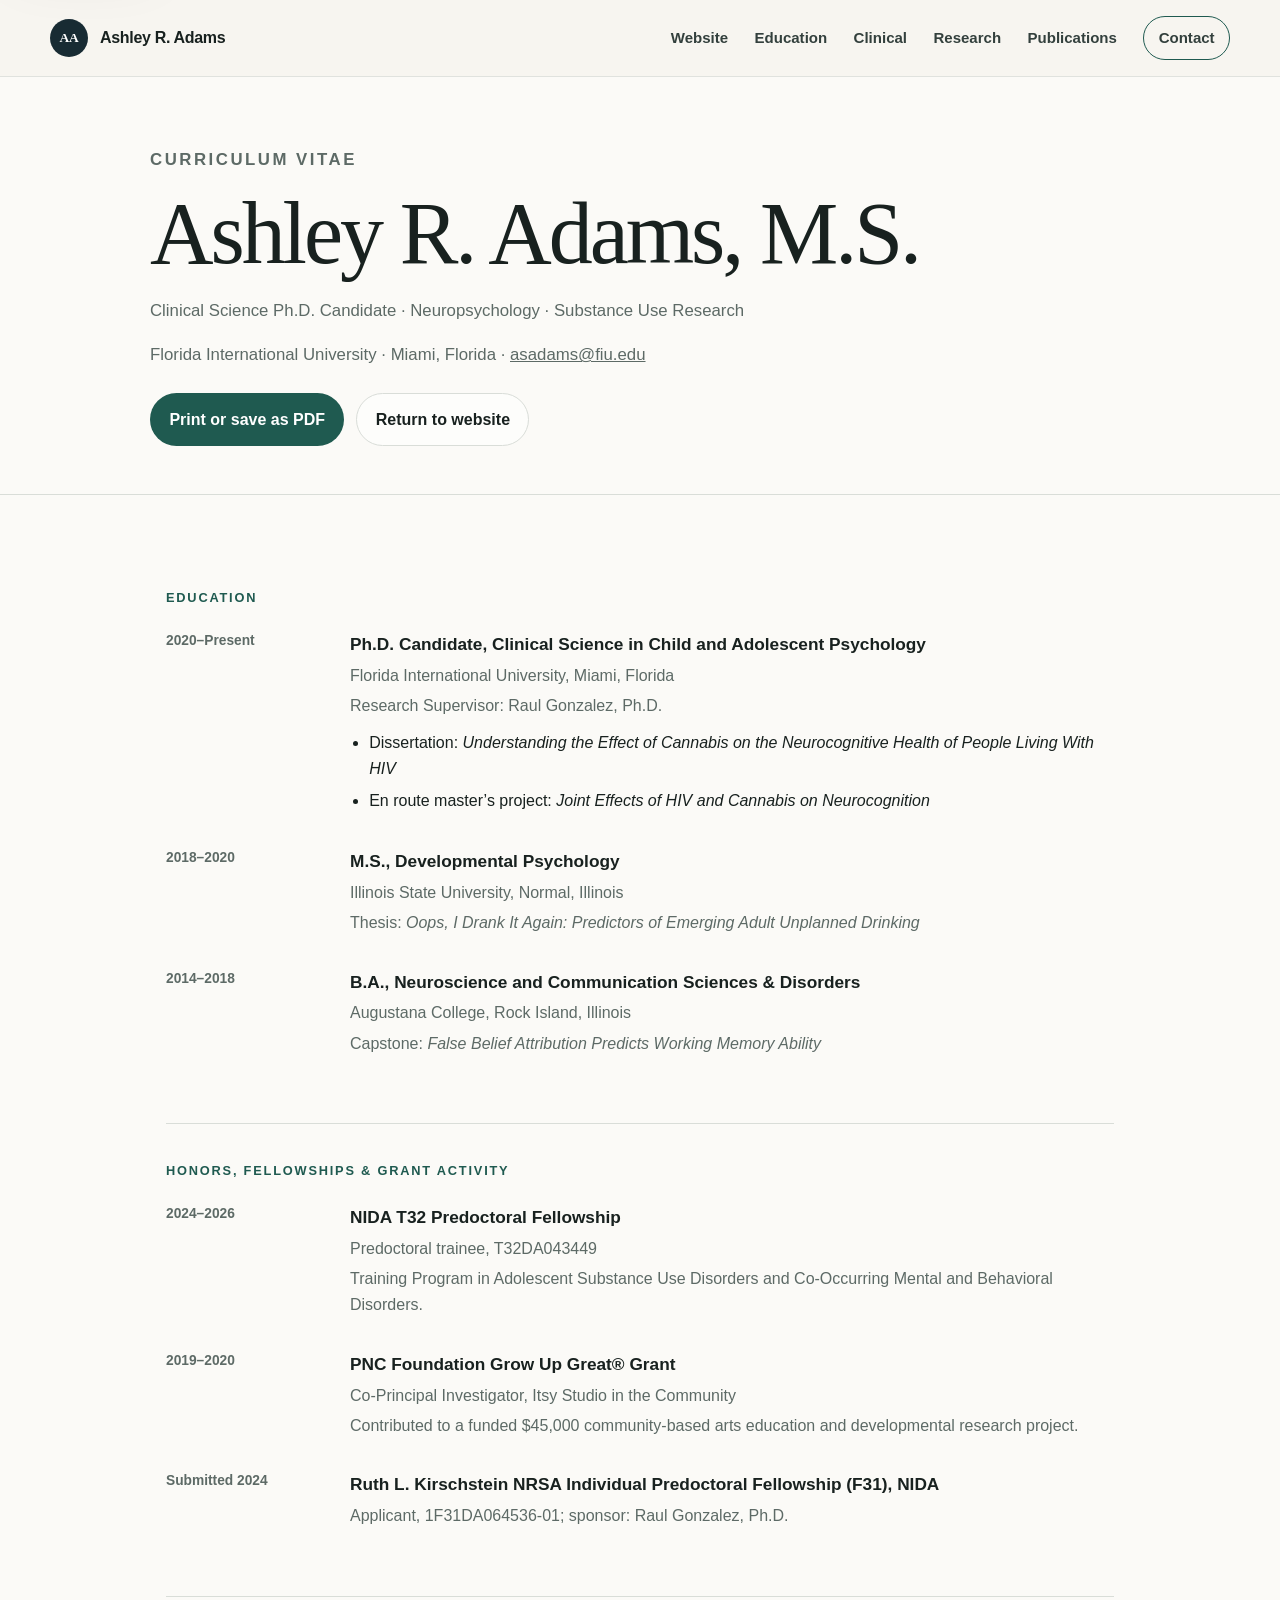
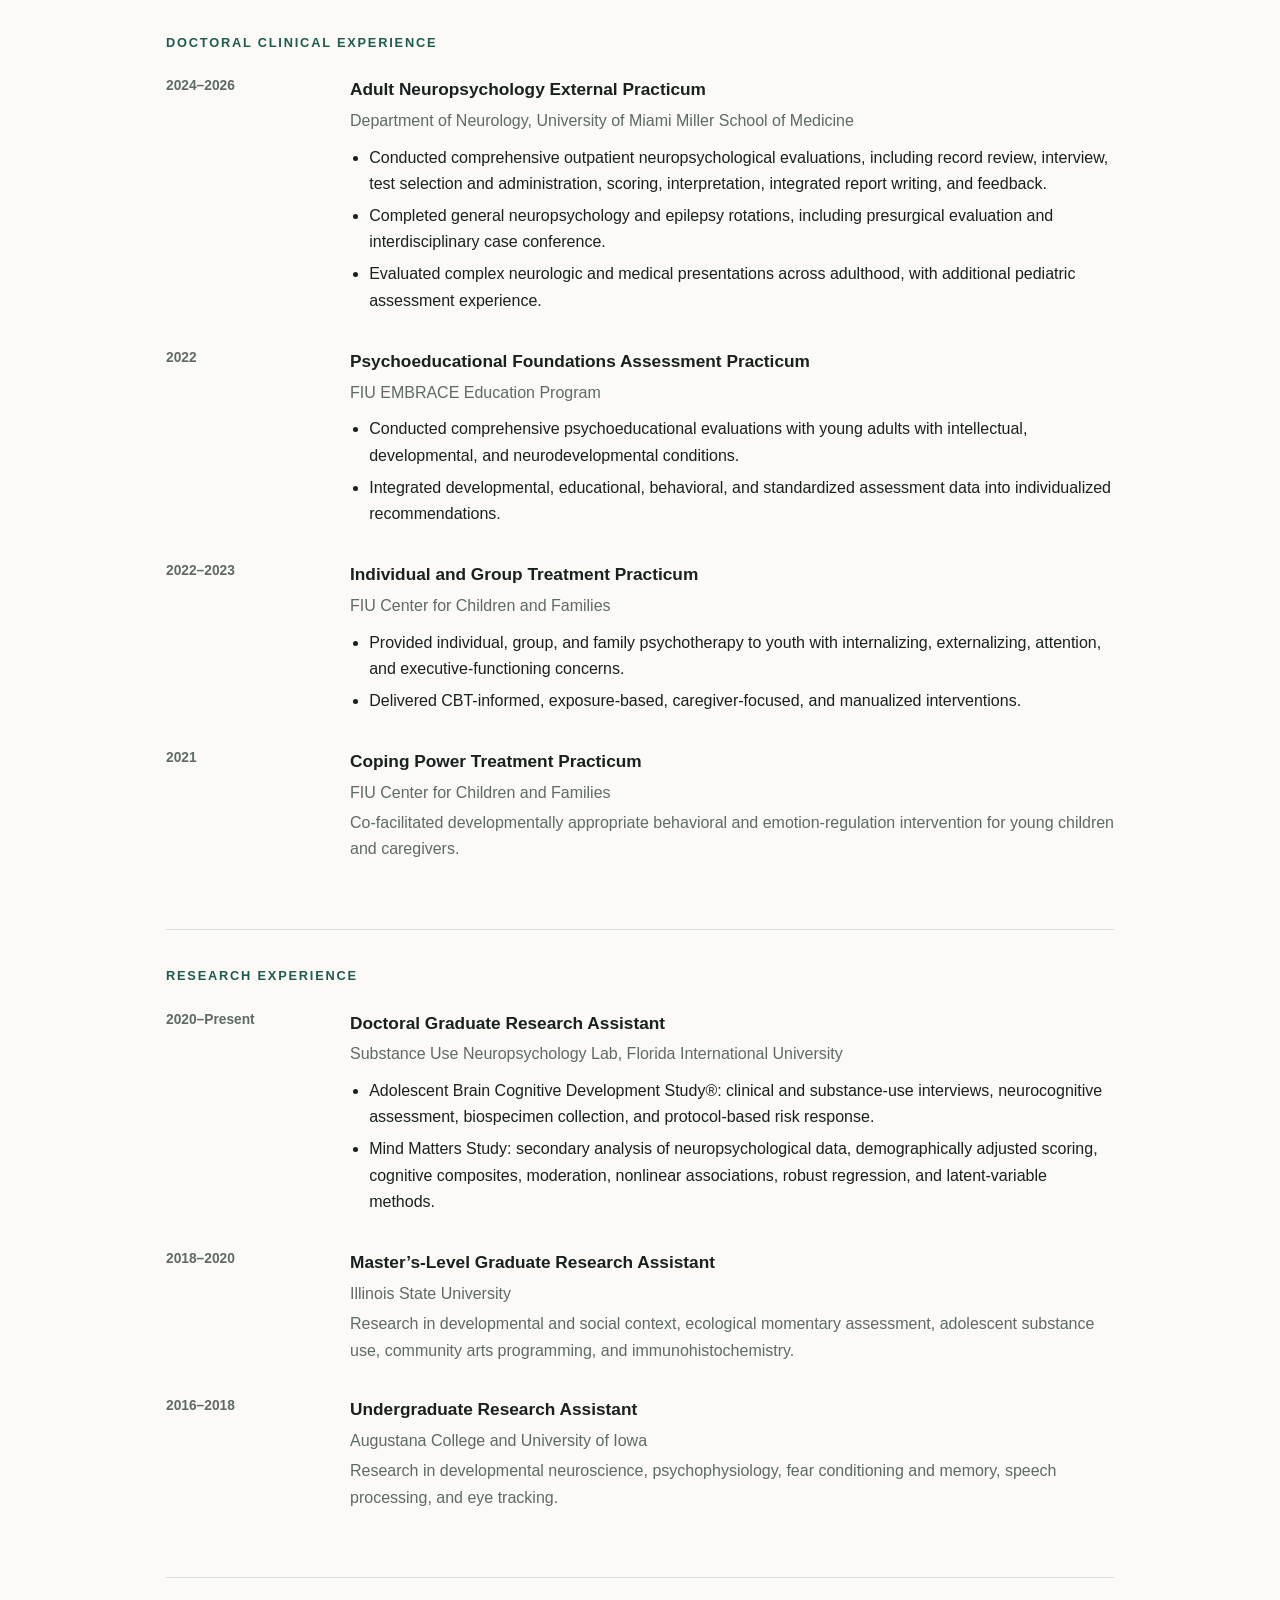
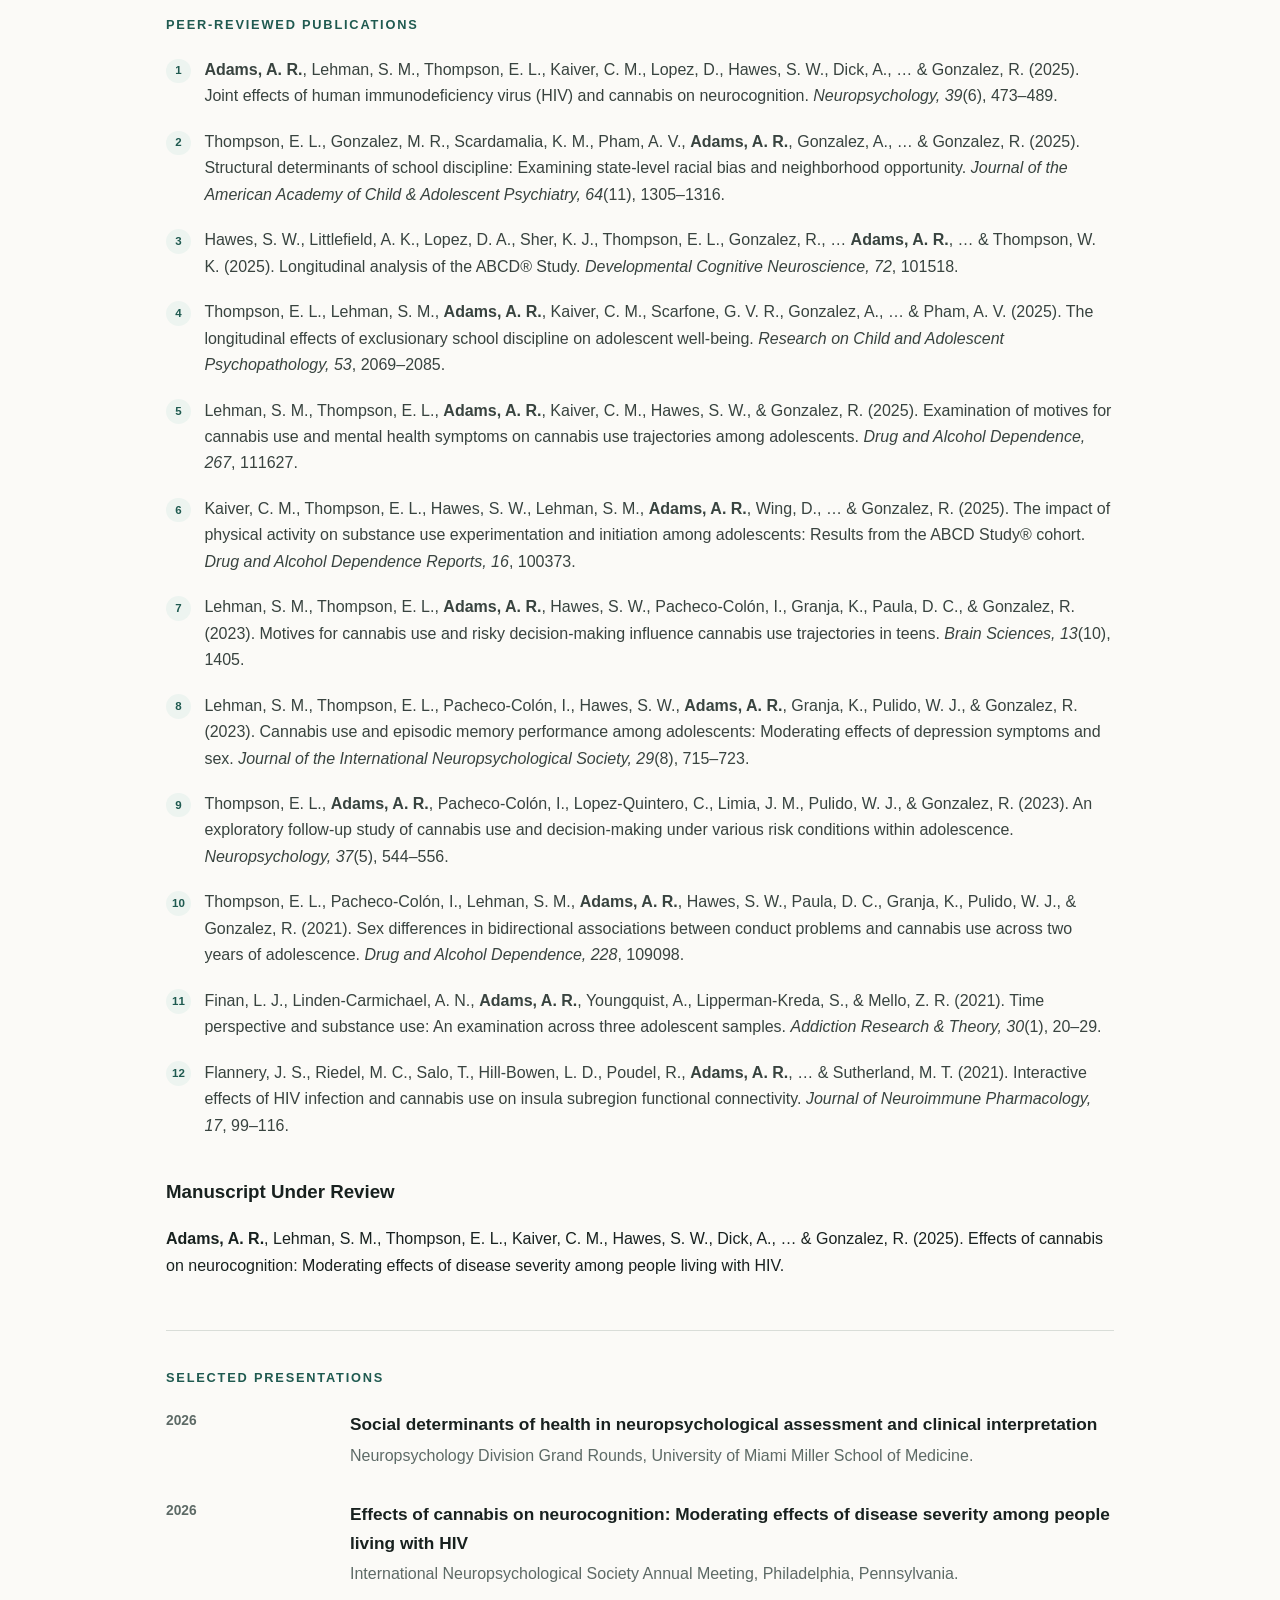
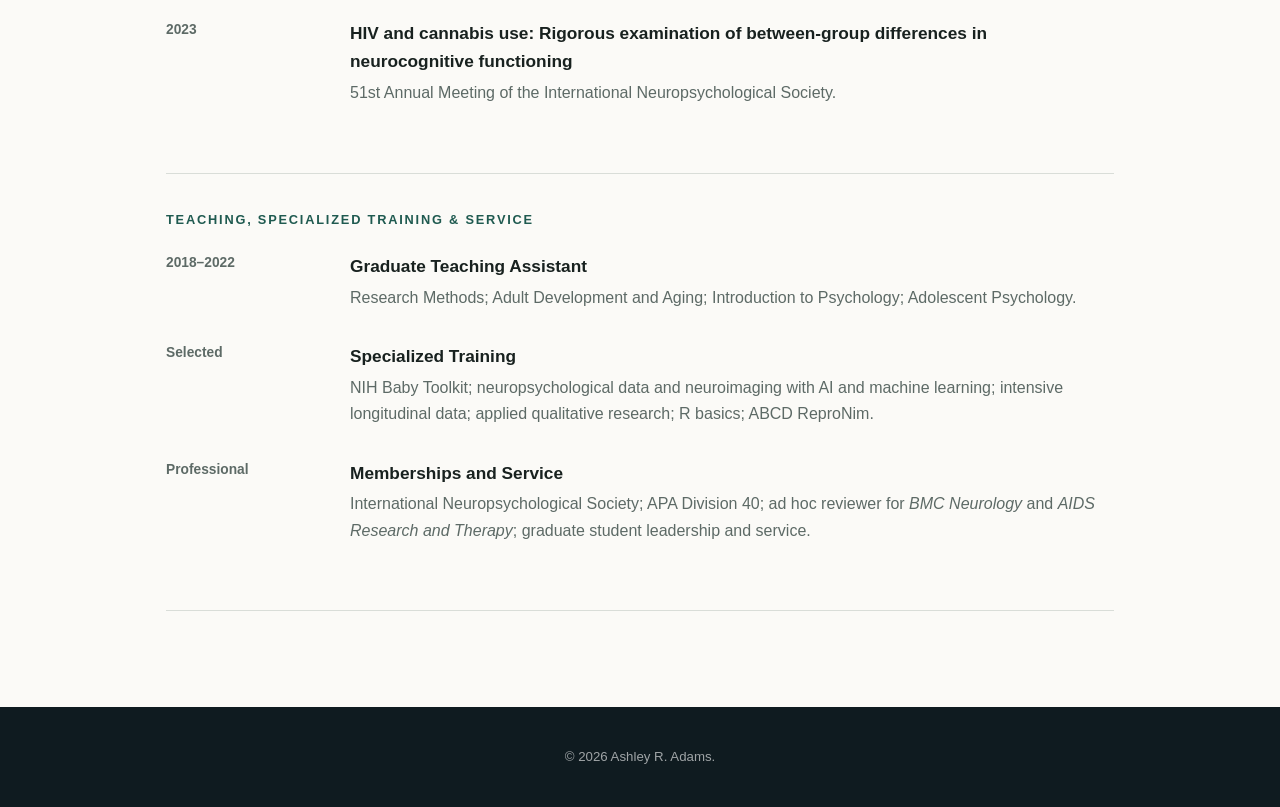
==== cv.html @ 58437b2c "Add files via upload" ====
<!doctype html>
<html lang="en">
<head>
  <meta charset="utf-8">
  <meta name="viewport" content="width=device-width, initial-scale=1">
  <meta name="description" content="Curriculum vitae for Ashley R. Adams, M.S.">
  <title>Curriculum Vitae | Ashley R. Adams</title>
  <link rel="stylesheet" href="styles.css">
  <script defer src="script.js"></script>
</head>
<body class="cv-page">
  <a class="skip-link" href="#cv-main">Skip to content</a>

  <header class="site-header">
    <div class="nav-wrap">
      <a class="wordmark" href="index.html">
        <span class="monogram">AA</span>
        <span>Ashley R. Adams</span>
      </a>
      <nav class="site-nav" aria-label="CV navigation">
        <a href="index.html">Website</a>
        <a href="#education">Education</a>
        <a href="#clinical">Clinical</a>
        <a href="#research">Research</a>
        <a href="#publications">Publications</a>
        <a class="nav-contact" href="mailto:asadams@fiu.edu">Contact</a>
      </nav>
    </div>
  </header>

  <main id="cv-main">
    <section class="cv-hero">
      <div class="cv-hero-inner">
        <p class="eyebrow">Curriculum Vitae</p>
        <h1>Ashley R. Adams, M.S.</h1>
        <p>Clinical Science Ph.D. Candidate · Neuropsychology · Substance Use Research</p>
        <p>Florida International University · Miami, Florida · <a href="mailto:asadams@fiu.edu">asadams@fiu.edu</a></p>
        <div class="cv-toolbar">
          <a class="button primary" href="javascript:window.print()">Print or save as PDF</a>
          <a class="button secondary" href="index.html">Return to website</a>
        </div>
      </div>
    </section>

    <div class="cv-layout">
      <section id="education" class="cv-section">
        <h2>Education</h2>
        <article class="cv-entry">
          <time>2020–Present</time>
          <div>
            <h3>Ph.D. Candidate, Clinical Science in Child and Adolescent Psychology</h3>
            <p>Florida International University, Miami, Florida</p>
            <p>Research Supervisor: Raul Gonzalez, Ph.D.</p>
            <ul>
              <li>Dissertation: <em>Understanding the Effect of Cannabis on the Neurocognitive Health of People Living With HIV</em></li>
              <li>En route master’s project: <em>Joint Effects of HIV and Cannabis on Neurocognition</em></li>
            </ul>
          </div>
        </article>
        <article class="cv-entry">
          <time>2018–2020</time>
          <div>
            <h3>M.S., Developmental Psychology</h3>
            <p>Illinois State University, Normal, Illinois</p>
            <p>Thesis: <em>Oops, I Drank It Again: Predictors of Emerging Adult Unplanned Drinking</em></p>
          </div>
        </article>
        <article class="cv-entry">
          <time>2014–2018</time>
          <div>
            <h3>B.A., Neuroscience and Communication Sciences &amp; Disorders</h3>
            <p>Augustana College, Rock Island, Illinois</p>
            <p>Capstone: <em>False Belief Attribution Predicts Working Memory Ability</em></p>
          </div>
        </article>
      </section>

      <section class="cv-section">
        <h2>Honors, Fellowships & Grant Activity</h2>
        <article class="cv-entry">
          <time>2024–2026</time>
          <div>
            <h3>NIDA T32 Predoctoral Fellowship</h3>
            <p>Predoctoral trainee, T32DA043449</p>
            <p>Training Program in Adolescent Substance Use Disorders and Co-Occurring Mental and Behavioral Disorders.</p>
          </div>
        </article>
        <article class="cv-entry">
          <time>2019–2020</time>
          <div>
            <h3>PNC Foundation Grow Up Great® Grant</h3>
            <p>Co-Principal Investigator, Itsy Studio in the Community</p>
            <p>Contributed to a funded $45,000 community-based arts education and developmental research project.</p>
          </div>
        </article>
        <article class="cv-entry">
          <time>Submitted 2024</time>
          <div>
            <h3>Ruth L. Kirschstein NRSA Individual Predoctoral Fellowship (F31), NIDA</h3>
            <p>Applicant, 1F31DA064536-01; sponsor: Raul Gonzalez, Ph.D.</p>
          </div>
        </article>
      </section>

      <section id="clinical" class="cv-section">
        <h2>Doctoral Clinical Experience</h2>
        <article class="cv-entry">
          <time>2024–2026</time>
          <div>
            <h3>Adult Neuropsychology External Practicum</h3>
            <p>Department of Neurology, University of Miami Miller School of Medicine</p>
            <ul>
              <li>Conducted comprehensive outpatient neuropsychological evaluations, including record review, interview, test selection and administration, scoring, interpretation, integrated report writing, and feedback.</li>
              <li>Completed general neuropsychology and epilepsy rotations, including presurgical evaluation and interdisciplinary case conference.</li>
              <li>Evaluated complex neurologic and medical presentations across adulthood, with additional pediatric assessment experience.</li>
            </ul>
          </div>
        </article>
        <article class="cv-entry">
          <time>2022</time>
          <div>
            <h3>Psychoeducational Foundations Assessment Practicum</h3>
            <p>FIU EMBRACE Education Program</p>
            <ul>
              <li>Conducted comprehensive psychoeducational evaluations with young adults with intellectual, developmental, and neurodevelopmental conditions.</li>
              <li>Integrated developmental, educational, behavioral, and standardized assessment data into individualized recommendations.</li>
            </ul>
          </div>
        </article>
        <article class="cv-entry">
          <time>2022–2023</time>
          <div>
            <h3>Individual and Group Treatment Practicum</h3>
            <p>FIU Center for Children and Families</p>
            <ul>
              <li>Provided individual, group, and family psychotherapy to youth with internalizing, externalizing, attention, and executive-functioning concerns.</li>
              <li>Delivered CBT-informed, exposure-based, caregiver-focused, and manualized interventions.</li>
            </ul>
          </div>
        </article>
        <article class="cv-entry">
          <time>2021</time>
          <div>
            <h3>Coping Power Treatment Practicum</h3>
            <p>FIU Center for Children and Families</p>
            <p>Co-facilitated developmentally appropriate behavioral and emotion-regulation intervention for young children and caregivers.</p>
          </div>
        </article>
      </section>

      <section id="research" class="cv-section">
        <h2>Research Experience</h2>
        <article class="cv-entry">
          <time>2020–Present</time>
          <div>
            <h3>Doctoral Graduate Research Assistant</h3>
            <p>Substance Use Neuropsychology Lab, Florida International University</p>
            <ul>
              <li>Adolescent Brain Cognitive Development Study®: clinical and substance-use interviews, neurocognitive assessment, biospecimen collection, and protocol-based risk response.</li>
              <li>Mind Matters Study: secondary analysis of neuropsychological data, demographically adjusted scoring, cognitive composites, moderation, nonlinear associations, robust regression, and latent-variable methods.</li>
            </ul>
          </div>
        </article>
        <article class="cv-entry">
          <time>2018–2020</time>
          <div>
            <h3>Master’s-Level Graduate Research Assistant</h3>
            <p>Illinois State University</p>
            <p>Research in developmental and social context, ecological momentary assessment, adolescent substance use, community arts programming, and immunohistochemistry.</p>
          </div>
        </article>
        <article class="cv-entry">
          <time>2016–2018</time>
          <div>
            <h3>Undergraduate Research Assistant</h3>
            <p>Augustana College and University of Iowa</p>
            <p>Research in developmental neuroscience, psychophysiology, fear conditioning and memory, speech processing, and eye tracking.</p>
          </div>
        </article>
      </section>

      <section id="publications" class="cv-section">
        <h2>Peer-Reviewed Publications</h2>
        <ol class="cv-pubs">
          <li><strong>Adams, A. R.</strong>, Lehman, S. M., Thompson, E. L., Kaiver, C. M., Lopez, D., Hawes, S. W., Dick, A., … &amp; Gonzalez, R. (2025). Joint effects of human immunodeficiency virus (HIV) and cannabis on neurocognition. <em>Neuropsychology, 39</em>(6), 473–489.</li>
          <li>Thompson, E. L., Gonzalez, M. R., Scardamalia, K. M., Pham, A. V., <strong>Adams, A. R.</strong>, Gonzalez, A., … &amp; Gonzalez, R. (2025). Structural determinants of school discipline: Examining state-level racial bias and neighborhood opportunity. <em>Journal of the American Academy of Child &amp; Adolescent Psychiatry, 64</em>(11), 1305–1316.</li>
          <li>Hawes, S. W., Littlefield, A. K., Lopez, D. A., Sher, K. J., Thompson, E. L., Gonzalez, R., … <strong>Adams, A. R.</strong>, … &amp; Thompson, W. K. (2025). Longitudinal analysis of the ABCD® Study. <em>Developmental Cognitive Neuroscience, 72</em>, 101518.</li>
          <li>Thompson, E. L., Lehman, S. M., <strong>Adams, A. R.</strong>, Kaiver, C. M., Scarfone, G. V. R., Gonzalez, A., … &amp; Pham, A. V. (2025). The longitudinal effects of exclusionary school discipline on adolescent well-being. <em>Research on Child and Adolescent Psychopathology, 53</em>, 2069–2085.</li>
          <li>Lehman, S. M., Thompson, E. L., <strong>Adams, A. R.</strong>, Kaiver, C. M., Hawes, S. W., &amp; Gonzalez, R. (2025). Examination of motives for cannabis use and mental health symptoms on cannabis use trajectories among adolescents. <em>Drug and Alcohol Dependence, 267</em>, 111627.</li>
          <li>Kaiver, C. M., Thompson, E. L., Hawes, S. W., Lehman, S. M., <strong>Adams, A. R.</strong>, Wing, D., … &amp; Gonzalez, R. (2025). The impact of physical activity on substance use experimentation and initiation among adolescents: Results from the ABCD Study® cohort. <em>Drug and Alcohol Dependence Reports, 16</em>, 100373.</li>
          <li>Lehman, S. M., Thompson, E. L., <strong>Adams, A. R.</strong>, Hawes, S. W., Pacheco-Colón, I., Granja, K., Paula, D. C., &amp; Gonzalez, R. (2023). Motives for cannabis use and risky decision-making influence cannabis use trajectories in teens. <em>Brain Sciences, 13</em>(10), 1405.</li>
          <li>Lehman, S. M., Thompson, E. L., Pacheco-Colón, I., Hawes, S. W., <strong>Adams, A. R.</strong>, Granja, K., Pulido, W. J., &amp; Gonzalez, R. (2023). Cannabis use and episodic memory performance among adolescents: Moderating effects of depression symptoms and sex. <em>Journal of the International Neuropsychological Society, 29</em>(8), 715–723.</li>
          <li>Thompson, E. L., <strong>Adams, A. R.</strong>, Pacheco-Colón, I., Lopez-Quintero, C., Limia, J. M., Pulido, W. J., &amp; Gonzalez, R. (2023). An exploratory follow-up study of cannabis use and decision-making under various risk conditions within adolescence. <em>Neuropsychology, 37</em>(5), 544–556.</li>
          <li>Thompson, E. L., Pacheco-Colón, I., Lehman, S. M., <strong>Adams, A. R.</strong>, Hawes, S. W., Paula, D. C., Granja, K., Pulido, W. J., &amp; Gonzalez, R. (2021). Sex differences in bidirectional associations between conduct problems and cannabis use across two years of adolescence. <em>Drug and Alcohol Dependence, 228</em>, 109098.</li>
          <li>Finan, L. J., Linden-Carmichael, A. N., <strong>Adams, A. R.</strong>, Youngquist, A., Lipperman-Kreda, S., &amp; Mello, Z. R. (2021). Time perspective and substance use: An examination across three adolescent samples. <em>Addiction Research &amp; Theory, 30</em>(1), 20–29.</li>
          <li>Flannery, J. S., Riedel, M. C., Salo, T., Hill-Bowen, L. D., Poudel, R., <strong>Adams, A. R.</strong>, … &amp; Sutherland, M. T. (2021). Interactive effects of HIV infection and cannabis use on insula subregion functional connectivity. <em>Journal of Neuroimmune Pharmacology, 17</em>, 99–116.</li>
        </ol>
        <h3>Manuscript Under Review</h3>
        <p><strong>Adams, A. R.</strong>, Lehman, S. M., Thompson, E. L., Kaiver, C. M., Hawes, S. W., Dick, A., … &amp; Gonzalez, R. (2025). Effects of cannabis on neurocognition: Moderating effects of disease severity among people living with HIV.</p>
      </section>

      <section class="cv-section">
        <h2>Selected Presentations</h2>
        <article class="cv-entry">
          <time>2026</time>
          <div>
            <h3>Social determinants of health in neuropsychological assessment and clinical interpretation</h3>
            <p>Neuropsychology Division Grand Rounds, University of Miami Miller School of Medicine.</p>
          </div>
        </article>
        <article class="cv-entry">
          <time>2026</time>
          <div>
            <h3>Effects of cannabis on neurocognition: Moderating effects of disease severity among people living with HIV</h3>
            <p>International Neuropsychological Society Annual Meeting, Philadelphia, Pennsylvania.</p>
          </div>
        </article>
        <article class="cv-entry">
          <time>2023</time>
          <div>
            <h3>HIV and cannabis use: Rigorous examination of between-group differences in neurocognitive functioning</h3>
            <p>51st Annual Meeting of the International Neuropsychological Society.</p>
          </div>
        </article>
      </section>

      <section class="cv-section">
        <h2>Teaching, Specialized Training & Service</h2>
        <article class="cv-entry">
          <time>2018–2022</time>
          <div>
            <h3>Graduate Teaching Assistant</h3>
            <p>Research Methods; Adult Development and Aging; Introduction to Psychology; Adolescent Psychology.</p>
          </div>
        </article>
        <article class="cv-entry">
          <time>Selected</time>
          <div>
            <h3>Specialized Training</h3>
            <p>NIH Baby Toolkit; neuropsychological data and neuroimaging with AI and machine learning; intensive longitudinal data; applied qualitative research; R basics; ABCD ReproNim.</p>
          </div>
        </article>
        <article class="cv-entry">
          <time>Professional</time>
          <div>
            <h3>Memberships and Service</h3>
            <p>International Neuropsychological Society; APA Division 40; ad hoc reviewer for <em>BMC Neurology</em> and <em>AIDS Research and Therapy</em>; graduate student leadership and service.</p>
          </div>
        </article>
      </section>
    </div>
  </main>

  <footer>
    <p>© <span id="year"></span> Ashley R. Adams.</p>
  </footer>
</body>
</html>
---- styles.css ----
/* Ashley R. Adams academic website
   Dependency-free, responsive, and designed for GitHub Pages. */

:root {
  --ink: #18211f;
  --muted: #5d6a66;
  --paper: #f7f5ef;
  --white: #ffffff;
  --line: #d9ddd8;
  --accent: #1f5a50;
  --accent-bright: #dcebe4;
  --accent-soft: #edf4f0;
  --navy: #182b33;
  --warm: #b8734a;
  --shadow: 0 18px 60px rgba(24, 43, 51, 0.10);
  --radius: 24px;
  --max: 1180px;
}

* { box-sizing: border-box; }

html {
  scroll-behavior: smooth;
  scroll-padding-top: 90px;
}

body {
  margin: 0;
  background: var(--paper);
  color: var(--ink);
  font-family: Inter, ui-sans-serif, -apple-system, BlinkMacSystemFont, "Segoe UI", sans-serif;
  line-height: 1.65;
  text-rendering: optimizeLegibility;
}

a { color: inherit; }
img { max-width: 100%; }

.sr-only {
  position: absolute;
  width: 1px;
  height: 1px;
  padding: 0;
  margin: -1px;
  overflow: hidden;
  clip: rect(0, 0, 0, 0);
  white-space: nowrap;
  border: 0;
}

.skip-link {
  position: fixed;
  left: 1rem;
  top: -100px;
  z-index: 9999;
  padding: .75rem 1rem;
  background: var(--white);
  border-radius: 10px;
  box-shadow: var(--shadow);
}

.skip-link:focus { top: 1rem; }

.site-header {
  position: sticky;
  top: 0;
  z-index: 1000;
  border-bottom: 1px solid rgba(217, 221, 216, .75);
  background: rgba(247, 245, 239, .92);
  backdrop-filter: blur(18px);
}

.nav-wrap {
  width: min(calc(100% - 2rem), var(--max));
  min-height: 76px;
  margin: 0 auto;
  display: flex;
  align-items: center;
  justify-content: space-between;
}

.wordmark {
  display: inline-flex;
  align-items: center;
  gap: .75rem;
  font-weight: 760;
  text-decoration: none;
  letter-spacing: -.02em;
}

.monogram {
  width: 38px;
  height: 38px;
  border-radius: 50%;
  display: grid;
  place-items: center;
  background: var(--navy);
  color: var(--white);
  font-family: Georgia, "Times New Roman", serif;
  font-size: .84rem;
}

.site-nav {
  display: flex;
  align-items: center;
  gap: 1.65rem;
}

.site-nav a {
  color: #33403d;
  text-decoration: none;
  font-size: .94rem;
  font-weight: 650;
}

.site-nav a:hover,
.site-nav a:focus-visible { color: var(--accent); }

.site-nav .nav-contact {
  padding: .55rem .9rem;
  border: 1px solid var(--accent);
  border-radius: 999px;
}

.nav-toggle {
  display: none;
  border: 0;
  background: transparent;
  padding: .5rem;
}

.nav-toggle span:not(.sr-only) {
  display: block;
  width: 24px;
  height: 2px;
  margin: 5px 0;
  background: var(--ink);
}

.hero {
  position: relative;
  overflow: hidden;
  padding: clamp(5rem, 9vw, 8.5rem) 1rem clamp(4.5rem, 8vw, 7rem);
}

.hero::before {
  content: "";
  position: absolute;
  width: 720px;
  height: 720px;
  right: -260px;
  top: -310px;
  border-radius: 50%;
  background: radial-gradient(circle, rgba(184, 115, 74, .16), rgba(184, 115, 74, 0) 68%);
  pointer-events: none;
}

.hero-grid {
  position: relative;
  width: min(100%, var(--max));
  margin: 0 auto;
  display: grid;
  grid-template-columns: minmax(0, 1.35fr) minmax(330px, .75fr);
  align-items: center;
  gap: clamp(3rem, 7vw, 7rem);
}

.eyebrow {
  margin: 0 0 1rem;
  color: var(--accent);
  font-size: .78rem;
  line-height: 1.3;
  font-weight: 800;
  letter-spacing: .15em;
  text-transform: uppercase;
}

.hero h1,
.section h2,
.contact-section h2,
.cv-hero h1 {
  font-family: Georgia, "Times New Roman", serif;
  font-weight: 500;
  letter-spacing: -.035em;
  line-height: 1.06;
}

.hero h1 {
  max-width: 760px;
  margin: 0;
  font-size: clamp(3.7rem, 8.5vw, 7.1rem);
}

.hero-role {
  max-width: 720px;
  margin: 1.2rem 0 0;
  font-size: clamp(1.25rem, 2.2vw, 1.72rem);
  font-weight: 650;
  line-height: 1.35;
}

.hero-summary {
  max-width: 720px;
  margin: 1.4rem 0 0;
  color: var(--muted);
  font-size: 1.08rem;
}

.hero-actions,
.contact-actions {
  display: flex;
  flex-wrap: wrap;
  gap: .85rem;
  margin-top: 2rem;
}

.button {
  display: inline-flex;
  align-items: center;
  justify-content: center;
  min-height: 48px;
  padding: .78rem 1.15rem;
  border: 1px solid transparent;
  border-radius: 999px;
  font-weight: 760;
  text-decoration: none;
  transition: transform .2s ease, box-shadow .2s ease, background .2s ease;
}

.button:hover {
  transform: translateY(-2px);
  box-shadow: 0 12px 24px rgba(24, 43, 51, .12);
}

.button.primary {
  background: var(--accent);
  color: var(--white);
}

.button.secondary {
  border-color: var(--line);
  background: rgba(255,255,255,.6);
}

.button.light {
  background: var(--white);
  color: var(--navy);
}

.button.ghost-light {
  border-color: rgba(255,255,255,.38);
  color: var(--white);
}

.hero-meta {
  display: flex;
  flex-wrap: wrap;
  gap: .8rem 1.4rem;
  margin-top: 2.1rem;
  color: var(--muted);
  font-size: .92rem;
}

.hero-meta span,
.hero-meta a {
  position: relative;
  text-decoration: none;
}

.hero-meta span:not(:last-child)::after,
.hero-meta a:not(:last-child)::after {
  content: "•";
  position: absolute;
  right: -.9rem;
  color: #adb6b2;
}

.research-mark {
  position: relative;
  min-height: 480px;
  border: 1px solid rgba(31, 90, 80, .14);
  border-radius: 50% 44% 48% 42%;
  background:
    radial-gradient(circle at 30% 30%, rgba(255,255,255,.92), rgba(255,255,255,.35) 40%, transparent 66%),
    linear-gradient(145deg, var(--accent-bright), #f2e8dd);
  box-shadow: var(--shadow);
  display: grid;
  place-items: center;
}

.mark-core {
  width: 210px;
  height: 210px;
  border-radius: 50%;
  display: grid;
  place-content: center;
  padding: 2rem;
  background: var(--navy);
  color: var(--white);
  text-align: center;
  box-shadow: 0 26px 60px rgba(24, 43, 51, .25);
}

.mark-core span {
  font-size: .74rem;
  font-weight: 760;
  letter-spacing: .12em;
  text-transform: uppercase;
  opacity: .7;
}

.mark-core strong {
  display: block;
  margin-top: .75rem;
  font-family: Georgia, "Times New Roman", serif;
  font-size: 1.25rem;
  line-height: 1.25;
}

.orbit {
  position: absolute;
  border: 1px solid rgba(31, 90, 80, .25);
  border-radius: 50%;
}

.orbit-one { inset: 12%; transform: rotate(18deg); }
.orbit-two { inset: 20% 8%; transform: rotate(-35deg); }
.orbit-three { inset: 7% 25%; transform: rotate(55deg); }

.focus-chip {
  position: absolute;
  padding: .5rem .75rem;
  border: 1px solid rgba(31, 90, 80, .16);
  border-radius: 999px;
  background: rgba(255,255,255,.86);
  box-shadow: 0 8px 30px rgba(24, 43, 51, .08);
  font-size: .78rem;
  font-weight: 760;
}

.chip-one { top: 16%; left: 8%; }
.chip-two { top: 22%; right: 7%; }
.chip-three { bottom: 18%; left: 4%; }
.chip-four { bottom: 10%; right: 8%; }

.section {
  padding: clamp(4.5rem, 8vw, 7rem) 1rem;
}

.section > * {
  width: min(100%, var(--max));
  margin-left: auto;
  margin-right: auto;
}

.section-heading {
  max-width: 860px;
  margin-bottom: 2.8rem;
}

.section h2,
.contact-section h2 {
  margin: 0;
  font-size: clamp(2.35rem, 5vw, 4rem);
}

.section-intro {
  max-width: 760px;
  margin: 1.2rem 0 0;
  color: var(--muted);
  font-size: 1.08rem;
}

.about-grid {
  display: grid;
  grid-template-columns: 1.08fr .92fr;
  gap: clamp(2.5rem, 6vw, 6rem);
}

.prose p {
  margin: 0 0 1.2rem;
  font-size: 1.08rem;
}

.credentials {
  border-top: 1px solid var(--line);
}

.credential {
  display: grid;
  grid-template-columns: 110px 1fr;
  gap: 1.2rem;
  padding: 1.35rem 0;
  border-bottom: 1px solid var(--line);
}

.credential-year {
  color: var(--accent);
  font-size: .84rem;
  font-weight: 800;
}

.credential strong { font-size: 1.02rem; }
.credential p { margin: .25rem 0 0; color: var(--muted); }

.section-tint {
  background: var(--accent-soft);
}

.card-grid {
  display: grid;
  gap: 1rem;
}

.card-grid.three { grid-template-columns: repeat(3, 1fr); }
.card-grid.two { grid-template-columns: repeat(2, 1fr); }

.research-card,
.plain-card {
  position: relative;
  padding: 1.8rem;
  border: 1px solid rgba(31, 90, 80, .12);
  border-radius: var(--radius);
  background: rgba(255,255,255,.75);
}

.research-card h3,
.plain-card h3,
.project-feature h3,
.clinical-grid h3,
.publication h3 {
  margin: 0;
  font-family: Georgia, "Times New Roman", serif;
  font-weight: 600;
  line-height: 1.25;
}

.research-card h3 { margin-top: 2.5rem; font-size: 1.45rem; }
.research-card p,
.plain-card p { margin-bottom: 0; color: var(--muted); }

.card-number {
  position: absolute;
  top: 1.2rem;
  right: 1.35rem;
  color: rgba(31, 90, 80, .45);
  font-size: .75rem;
  font-weight: 800;
  letter-spacing: .12em;
}

.project-feature {
  margin-top: 1rem;
  padding: clamp(1.8rem, 4vw, 3rem);
  border-radius: var(--radius);
  background: var(--navy);
  color: var(--white);
  display: grid;
  grid-template-columns: 1.05fr .95fr;
  align-items: end;
  gap: 2rem;
}

.project-feature .eyebrow { color: #a9d5c8; }
.project-feature h3 { font-size: clamp(1.6rem, 3vw, 2.35rem); }
.project-feature p { margin: 0; color: rgba(255,255,255,.72); }

.split-heading {
  max-width: none;
  display: flex;
  justify-content: space-between;
  align-items: end;
  gap: 2rem;
}

.text-link {
  color: var(--accent);
  font-weight: 800;
  text-decoration: none;
  white-space: nowrap;
}

.publication-list {
  border-top: 1px solid var(--line);
}

.publication {
  display: grid;
  grid-template-columns: 90px 1fr;
  gap: 1.5rem;
  padding: 1.8rem 0;
  border-bottom: 1px solid var(--line);
}

.pub-year {
  color: var(--accent);
  font-size: .82rem;
  font-weight: 800;
}

.publication p { margin: 0; color: var(--muted); }
.publication h3 { margin: .45rem 0 .4rem; font-size: 1.35rem; }
.publication .journal { font-style: italic; }

.section-dark {
  background: var(--navy);
  color: var(--white);
}

.section-dark .eyebrow { color: #a9d5c8; }
.section-dark .section-intro { color: rgba(255,255,255,.68); }

.clinical-grid {
  display: grid;
  grid-template-columns: repeat(3, 1fr);
  gap: 1rem;
}

.clinical-grid article {
  padding: 1.7rem;
  border: 1px solid rgba(255,255,255,.15);
  border-radius: var(--radius);
  background: rgba(255,255,255,.055);
}

.clinical-grid span {
  color: #a9d5c8;
  font-size: .82rem;
  font-weight: 800;
}

.clinical-grid h3 { margin-top: 1.6rem; font-size: 1.4rem; }
.clinical-grid p { color: rgba(255,255,255,.8); }
.clinical-grid .detail { color: rgba(255,255,255,.62); }

.contact-section {
  padding: clamp(4rem, 8vw, 6rem) max(1rem, calc((100% - var(--max)) / 2));
  background: var(--accent);
  color: var(--white);
  display: grid;
  grid-template-columns: 1fr auto;
  align-items: center;
  gap: 3rem;
}

.contact-section .eyebrow { color: #cbe7de; }
.contact-section p:not(.eyebrow) { color: rgba(255,255,255,.76); }

footer {
  padding: 1.6rem 1rem;
  background: #0f1b20;
  color: rgba(255,255,255,.6);
  text-align: center;
  font-size: .83rem;
}

/* CV page */
.cv-page {
  background: #fbfaf7;
}

.cv-hero {
  padding: 4.5rem 1rem 3rem;
  border-bottom: 1px solid var(--line);
}

.cv-hero-inner,
.cv-layout {
  width: min(100%, 980px);
  margin: 0 auto;
}

.cv-hero h1 {
  margin: 0;
  font-size: clamp(3rem, 7vw, 5.5rem);
}

.cv-hero p {
  max-width: 700px;
  color: var(--muted);
  font-size: 1.05rem;
}

.cv-toolbar {
  display: flex;
  flex-wrap: wrap;
  gap: .75rem;
  margin-top: 1.5rem;
}

.cv-layout {
  padding: 3.5rem 1rem 6rem;
}

.cv-section {
  padding: 2.2rem 0;
  border-bottom: 1px solid var(--line);
}

.cv-section h2 {
  margin: 0 0 1.4rem;
  color: var(--accent);
  font-size: .8rem;
  letter-spacing: .14em;
  text-transform: uppercase;
}

.cv-entry {
  display: grid;
  grid-template-columns: 160px 1fr;
  gap: 1.5rem;
  margin: 0 0 1.7rem;
}

.cv-entry time {
  color: var(--muted);
  font-size: .86rem;
  font-weight: 700;
}

.cv-entry h3 { margin: 0; font-size: 1.08rem; }
.cv-entry p { margin: .25rem 0; color: var(--muted); }
.cv-entry ul { margin: .65rem 0 0; padding-left: 1.2rem; }
.cv-entry li { margin: .35rem 0; }

.cv-pubs {
  list-style: none;
  padding: 0;
  margin: 0;
  counter-reset: pubs;
}

.cv-pubs li {
  position: relative;
  padding: 0 0 1.2rem 2.4rem;
  color: #38433f;
}

.cv-pubs li::before {
  counter-increment: pubs;
  content: counter(pubs);
  position: absolute;
  left: 0;
  top: .1rem;
  width: 1.55rem;
  height: 1.55rem;
  display: grid;
  place-items: center;
  border-radius: 50%;
  background: var(--accent-soft);
  color: var(--accent);
  font-size: .72rem;
  font-weight: 800;
}

@media (max-width: 900px) {
  .site-nav {
    position: absolute;
    top: 76px;
    left: 1rem;
    right: 1rem;
    display: none;
    flex-direction: column;
    align-items: stretch;
    gap: 0;
    padding: .8rem;
    border: 1px solid var(--line);
    border-radius: 18px;
    background: var(--white);
    box-shadow: var(--shadow);
  }

  .site-nav.open { display: flex; }
  .site-nav a { padding: .75rem; }
  .nav-toggle { display: block; }

  .hero-grid,
  .about-grid,
  .project-feature,
  .contact-section {
    grid-template-columns: 1fr;
  }

  .hero-grid { gap: 3.5rem; }
  .research-mark { min-height: 400px; max-width: 520px; width: 100%; margin: 0 auto; }
  .card-grid.three,
  .clinical-grid { grid-template-columns: 1fr; }

  .contact-actions { margin-top: 0; }
}

@media (max-width: 640px) {
  .hero h1 { font-size: clamp(3rem, 16vw, 4.5rem); }
  .research-mark { min-height: 340px; }
  .mark-core { width: 170px; height: 170px; padding: 1.25rem; }
  .focus-chip { font-size: .68rem; }
  .card-grid.two { grid-template-columns: 1fr; }
  .split-heading { display: block; }
  .split-heading .text-link { display: inline-block; margin-top: 1rem; }
  .publication { grid-template-columns: 1fr; gap: .35rem; }
  .credential { grid-template-columns: 1fr; gap: .35rem; }
  .hero-meta { display: grid; gap: .4rem; }
  .hero-meta span::after,
  .hero-meta a::after { content: none !important; }
  .cv-entry { grid-template-columns: 1fr; gap: .4rem; }
}

@media print {
  .site-header,
  .cv-toolbar,
  footer { display: none !important; }

  body,
  .cv-page { background: white; }

  .cv-hero { padding: 1rem 0; }
  .cv-layout { padding: 0; }
  .cv-section { break-inside: avoid; }
  a { text-decoration: none; }
}
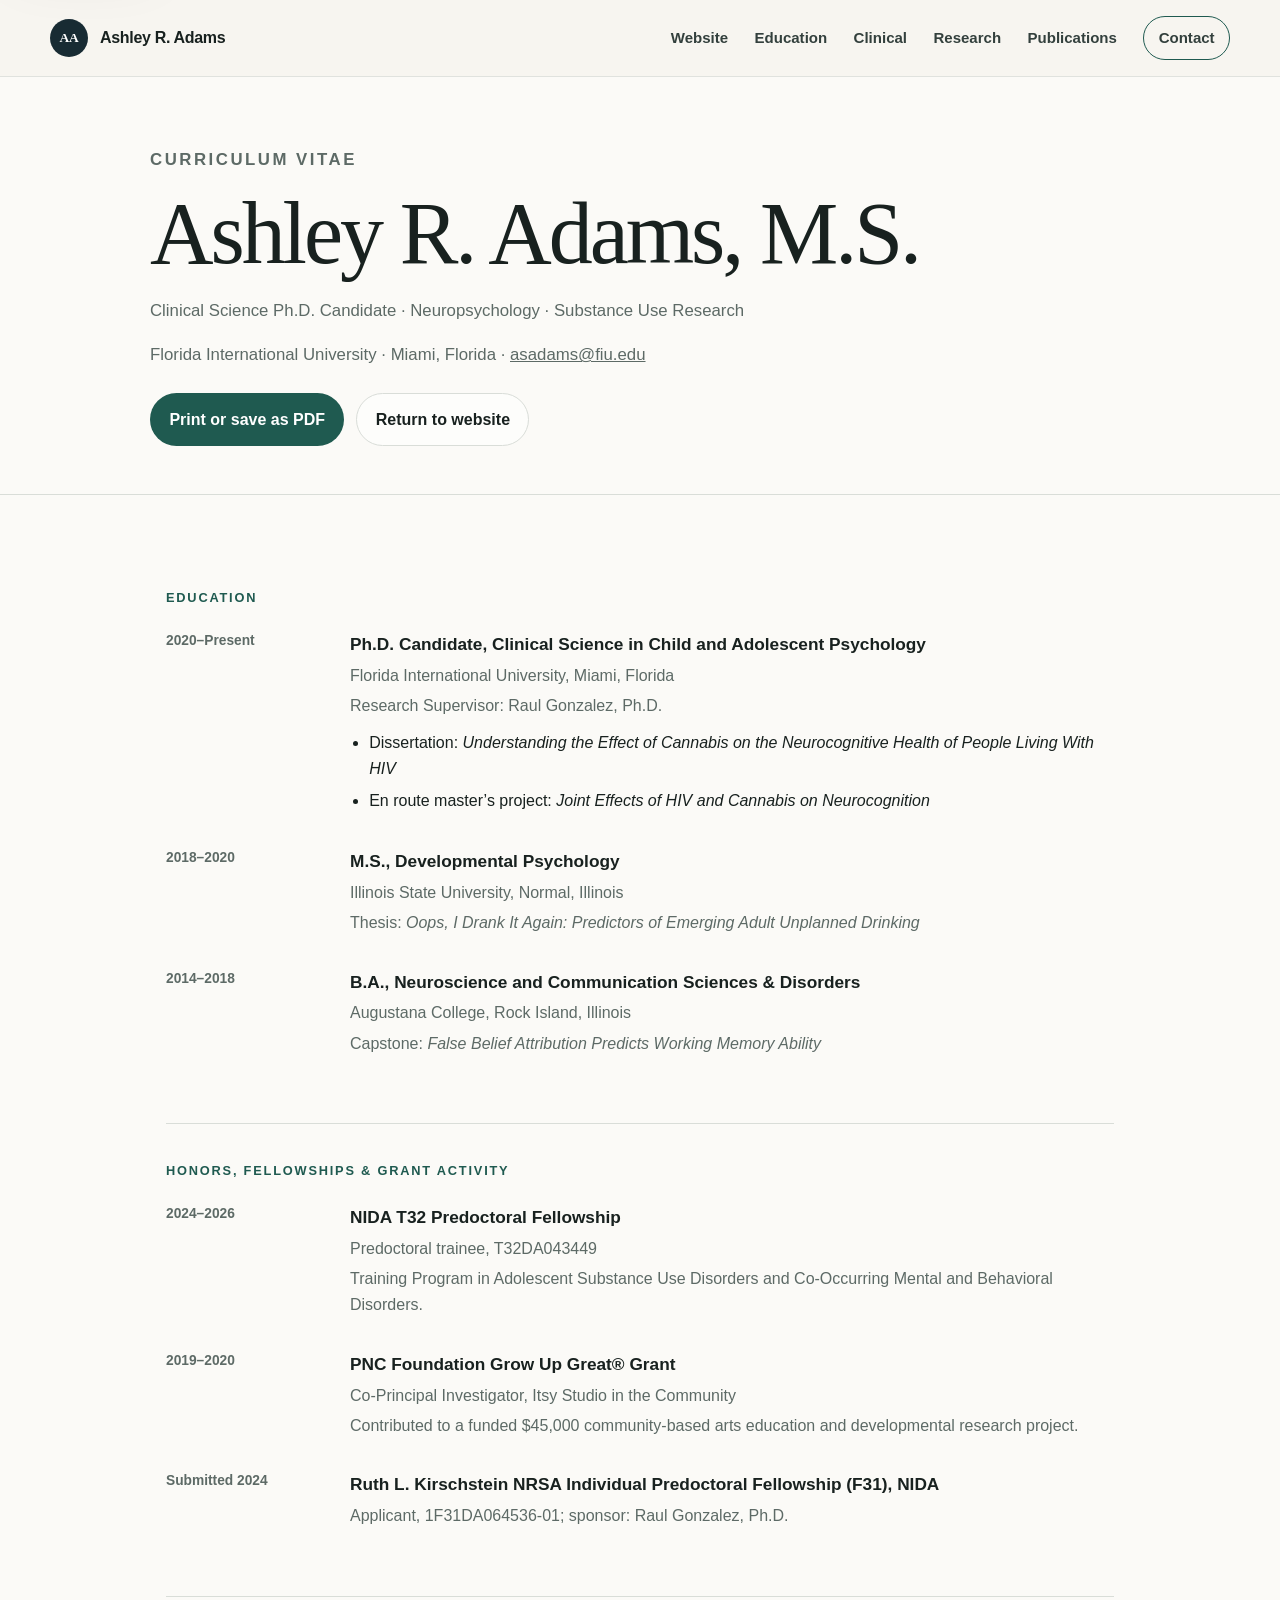
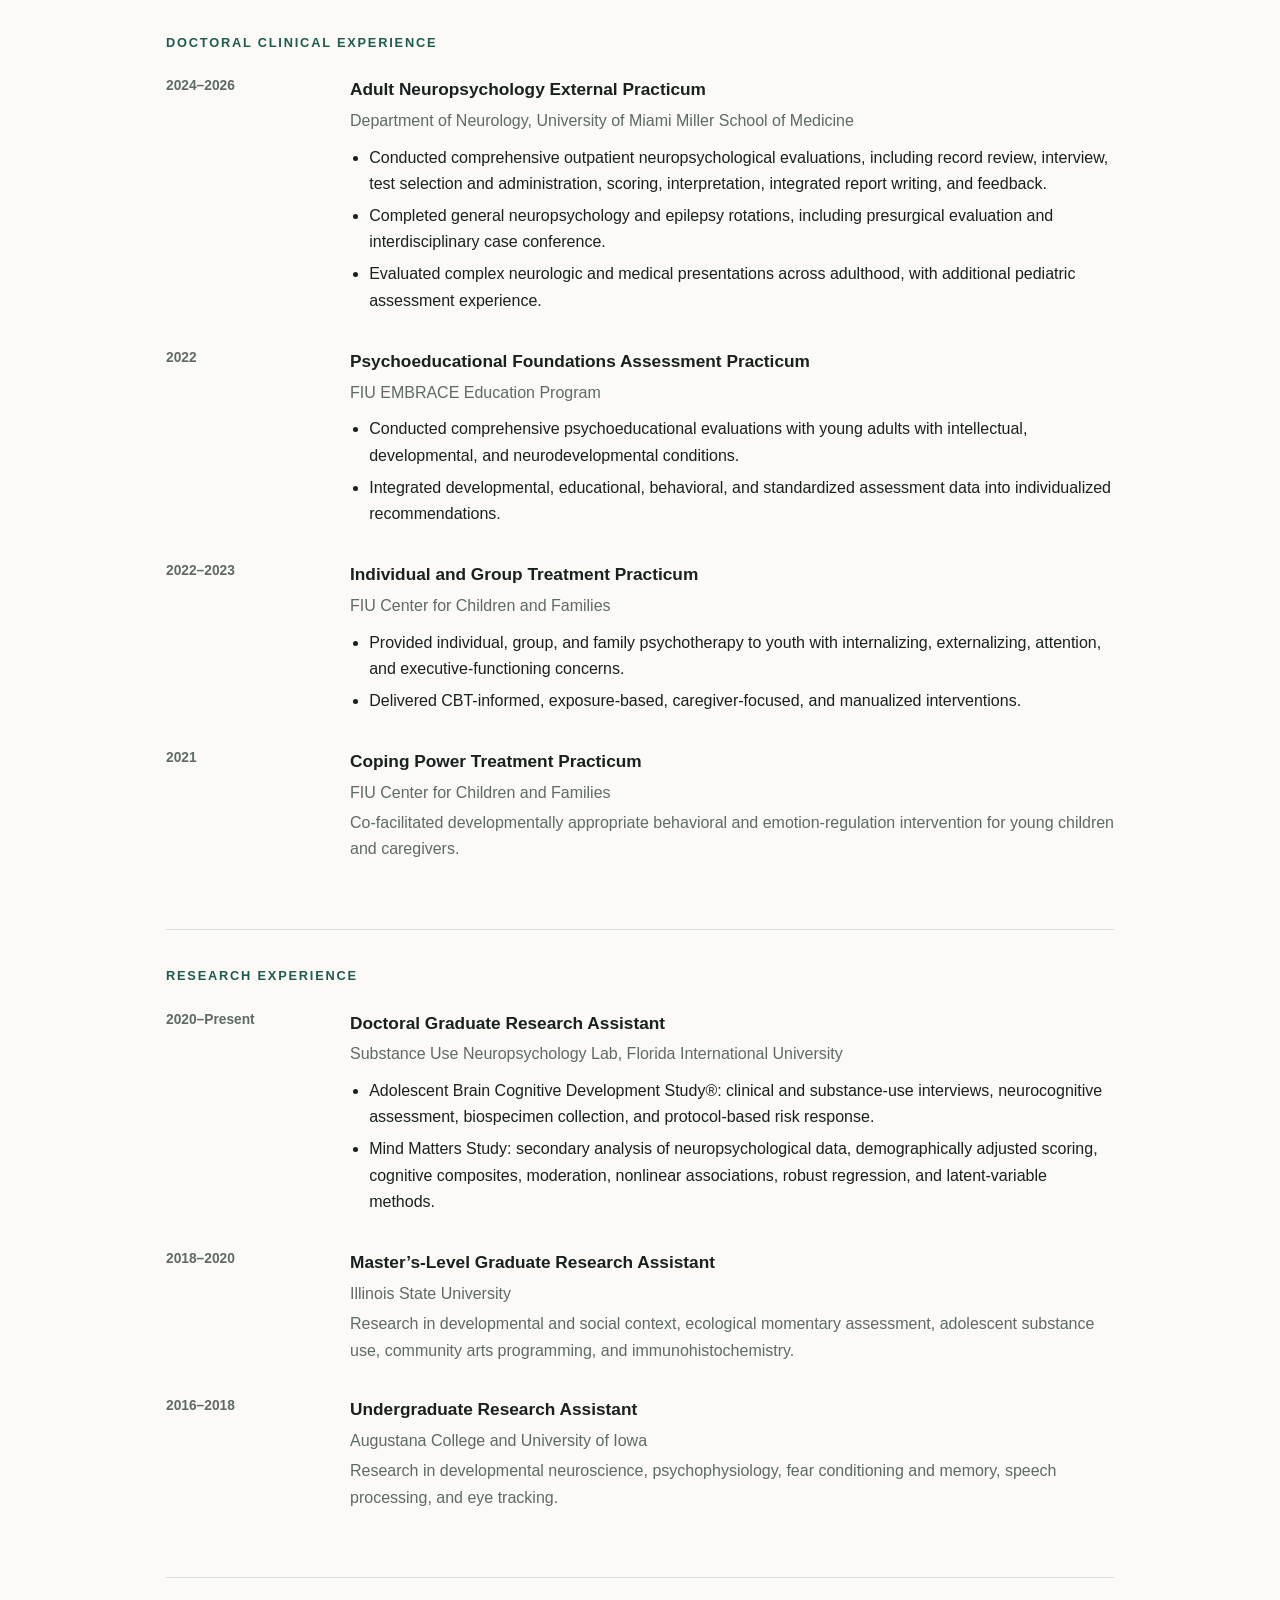
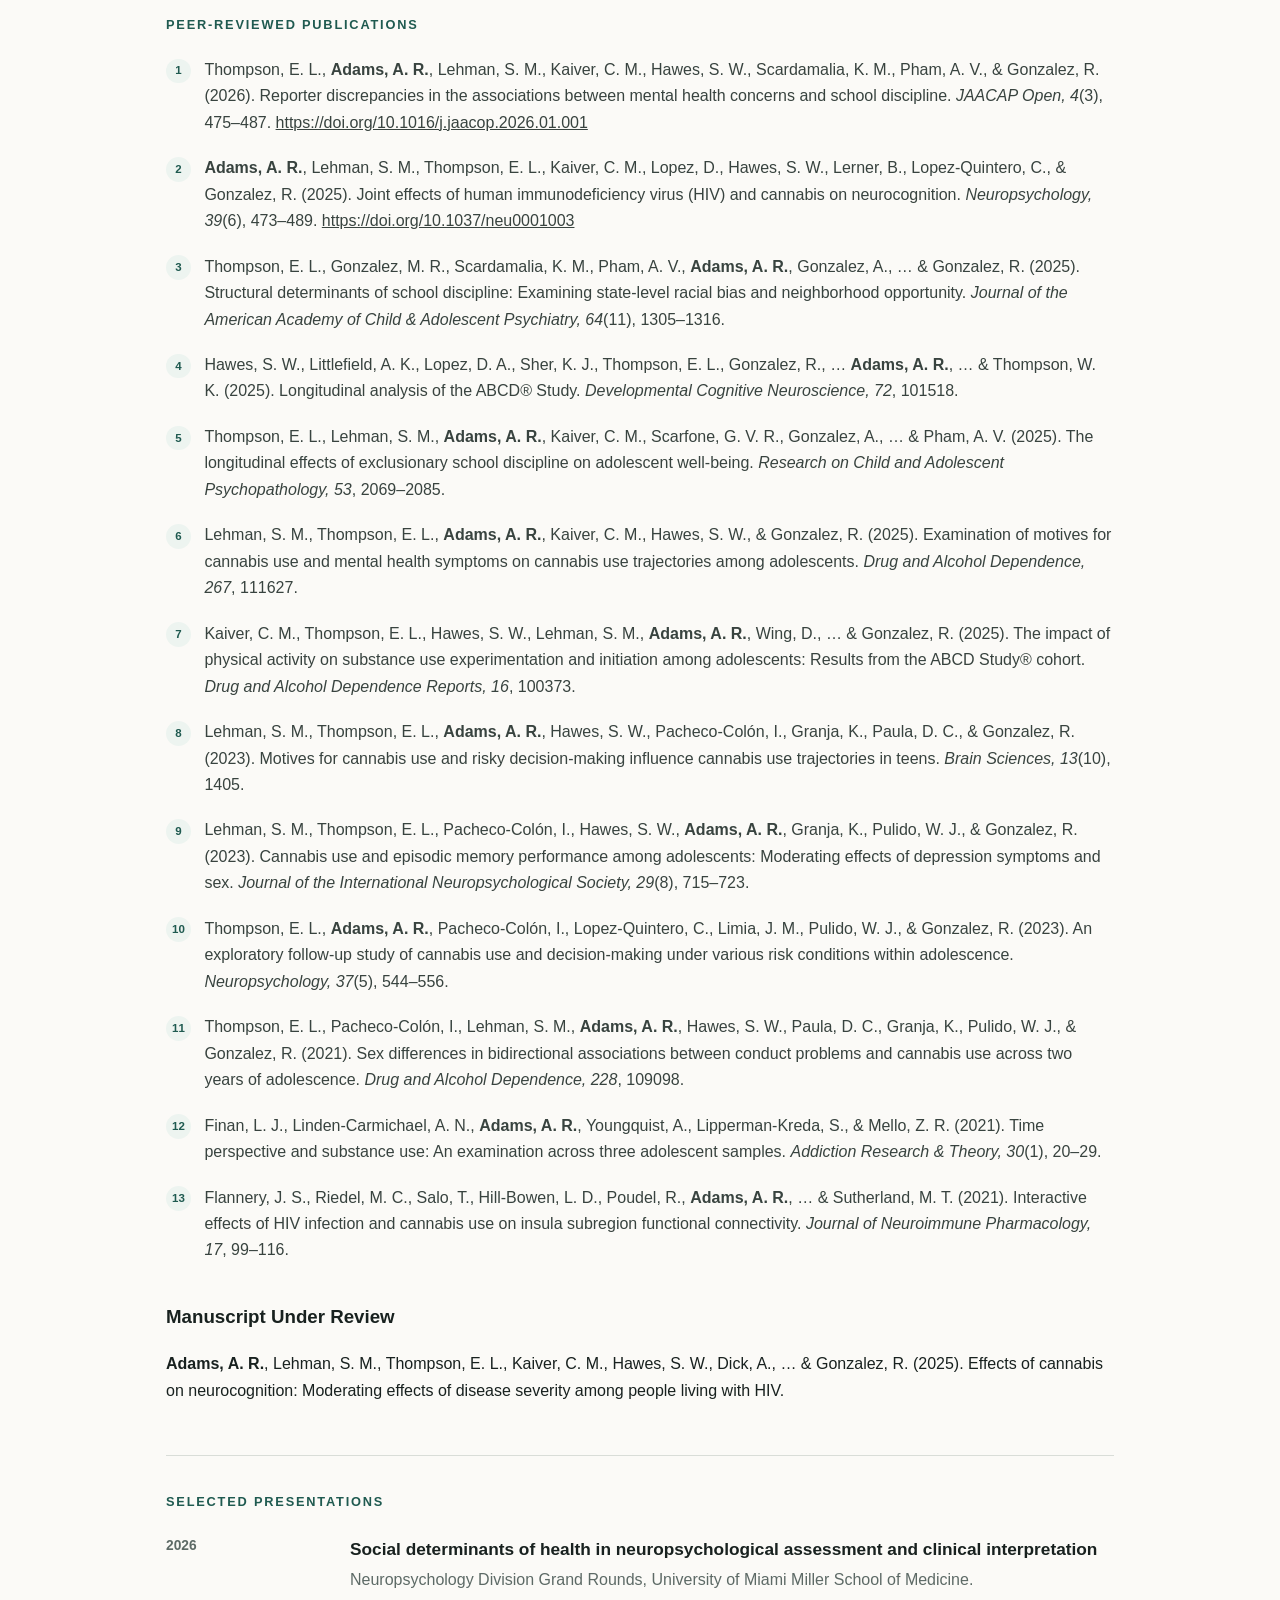
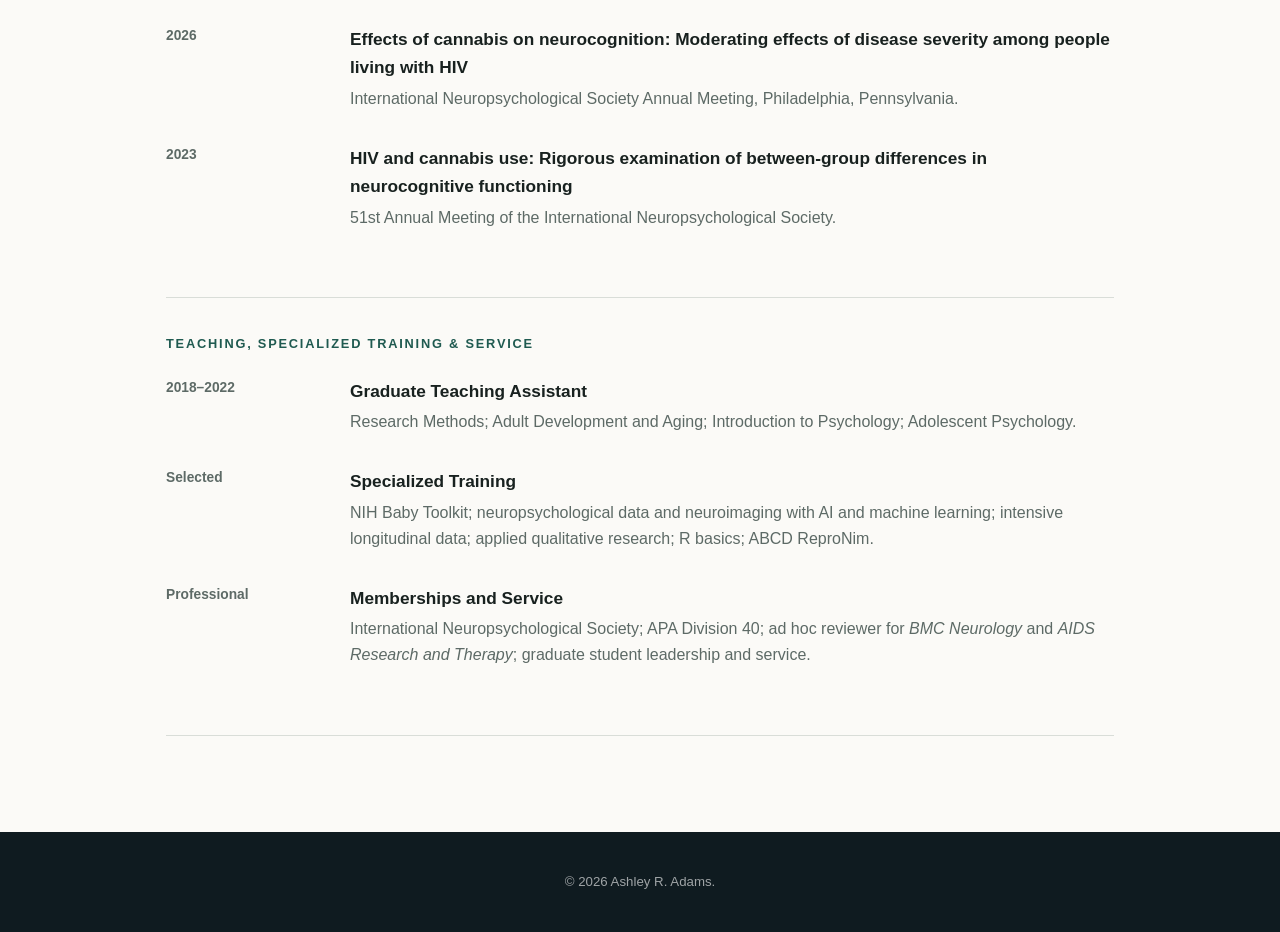
==== commit a67671dc: "Add 2026 publication and correct 2025 citation" ====
--- a/cv.html
+++ b/cv.html
@@ -182,7 +182,8 @@
       <section id="publications" class="cv-section">
         <h2>Peer-Reviewed Publications</h2>
         <ol class="cv-pubs">
-          <li><strong>Adams, A. R.</strong>, Lehman, S. M., Thompson, E. L., Kaiver, C. M., Lopez, D., Hawes, S. W., Dick, A., … &amp; Gonzalez, R. (2025). Joint effects of human immunodeficiency virus (HIV) and cannabis on neurocognition. <em>Neuropsychology, 39</em>(6), 473–489.</li>
+          <li>Thompson, E. L., <strong>Adams, A. R.</strong>, Lehman, S. M., Kaiver, C. M., Hawes, S. W., Scardamalia, K. M., Pham, A. V., &amp; Gonzalez, R. (2026). Reporter discrepancies in the associations between mental health concerns and school discipline. <em>JAACAP Open, 4</em>(3), 475–487. <a href="https://doi.org/10.1016/j.jaacop.2026.01.001">https://doi.org/10.1016/j.jaacop.2026.01.001</a></li>
+          <li><strong>Adams, A. R.</strong>, Lehman, S. M., Thompson, E. L., Kaiver, C. M., Lopez, D., Hawes, S. W., Lerner, B., Lopez-Quintero, C., &amp; Gonzalez, R. (2025). Joint effects of human immunodeficiency virus (HIV) and cannabis on neurocognition. <em>Neuropsychology, 39</em>(6), 473–489. <a href="https://doi.org/10.1037/neu0001003">https://doi.org/10.1037/neu0001003</a></li>
           <li>Thompson, E. L., Gonzalez, M. R., Scardamalia, K. M., Pham, A. V., <strong>Adams, A. R.</strong>, Gonzalez, A., … &amp; Gonzalez, R. (2025). Structural determinants of school discipline: Examining state-level racial bias and neighborhood opportunity. <em>Journal of the American Academy of Child &amp; Adolescent Psychiatry, 64</em>(11), 1305–1316.</li>
           <li>Hawes, S. W., Littlefield, A. K., Lopez, D. A., Sher, K. J., Thompson, E. L., Gonzalez, R., … <strong>Adams, A. R.</strong>, … &amp; Thompson, W. K. (2025). Longitudinal analysis of the ABCD® Study. <em>Developmental Cognitive Neuroscience, 72</em>, 101518.</li>
           <li>Thompson, E. L., Lehman, S. M., <strong>Adams, A. R.</strong>, Kaiver, C. M., Scarfone, G. V. R., Gonzalez, A., … &amp; Pham, A. V. (2025). The longitudinal effects of exclusionary school discipline on adolescent well-being. <em>Research on Child and Adolescent Psychopathology, 53</em>, 2069–2085.</li>
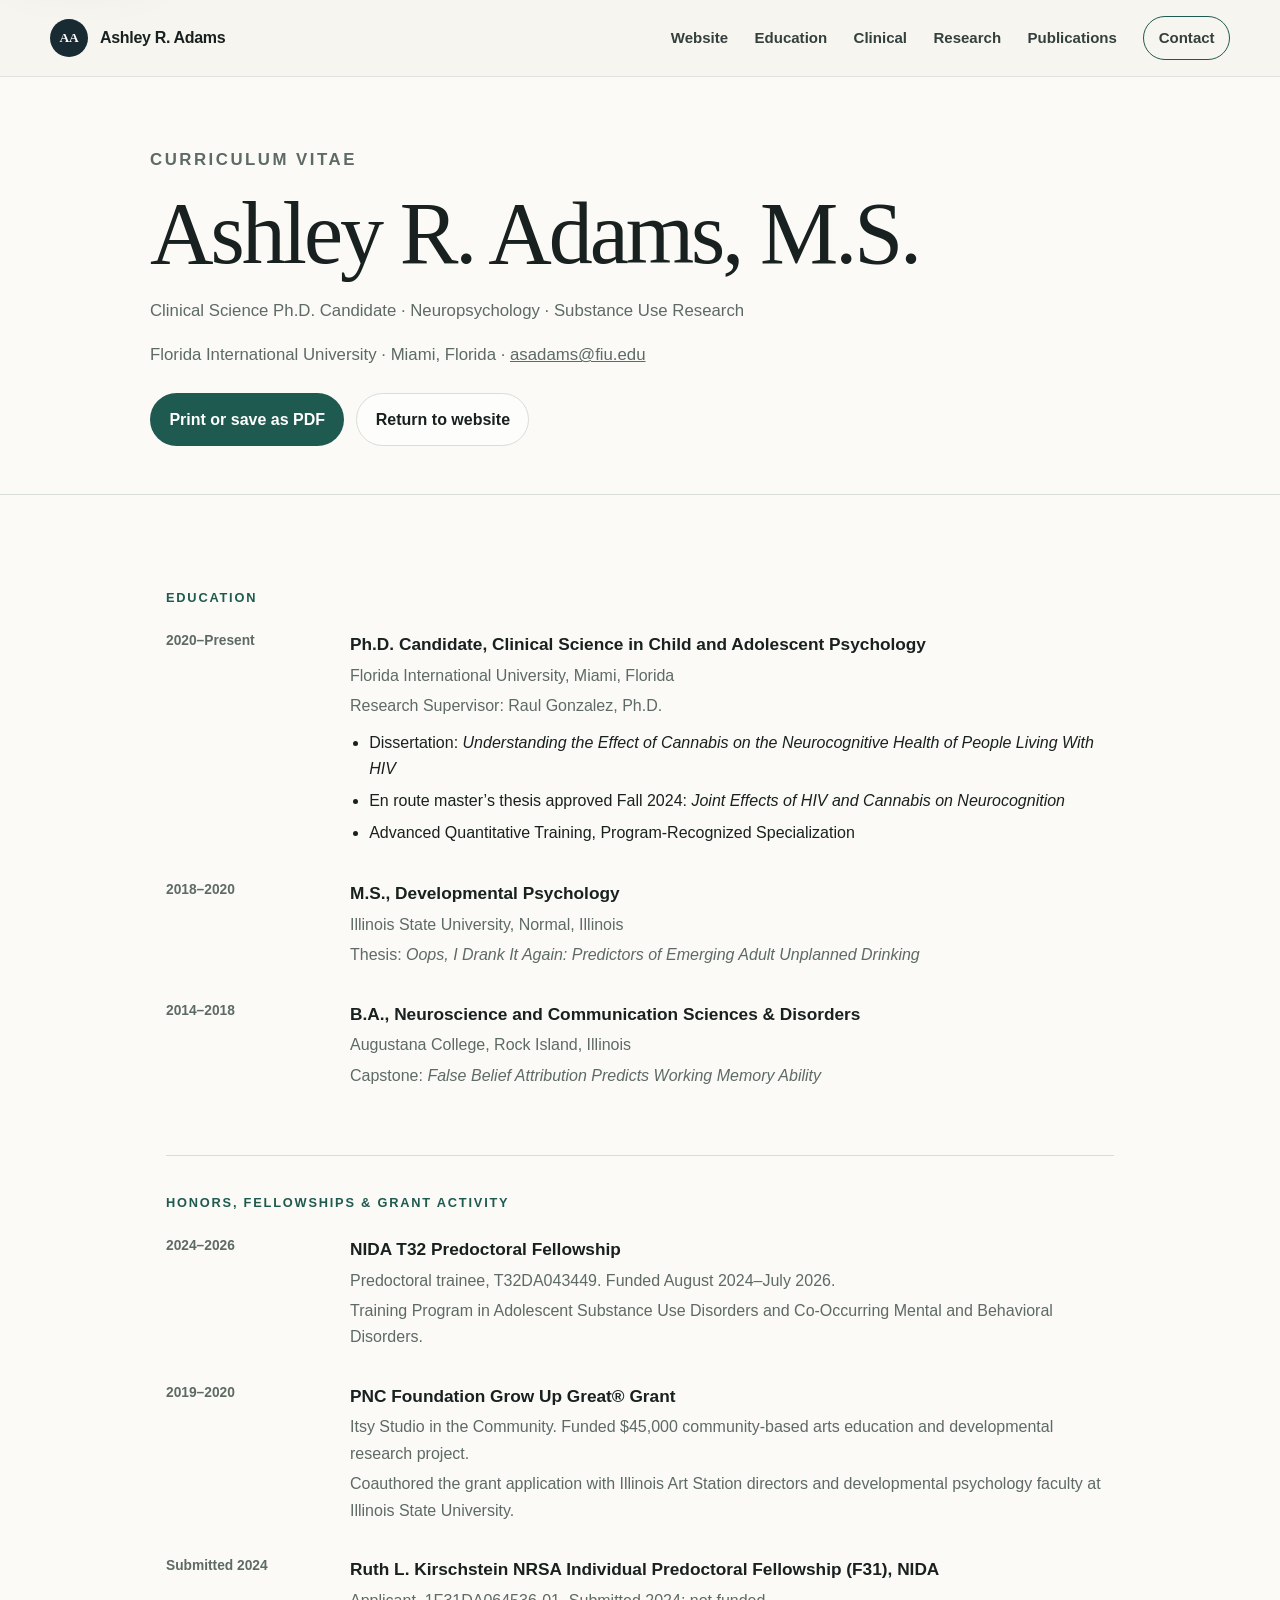
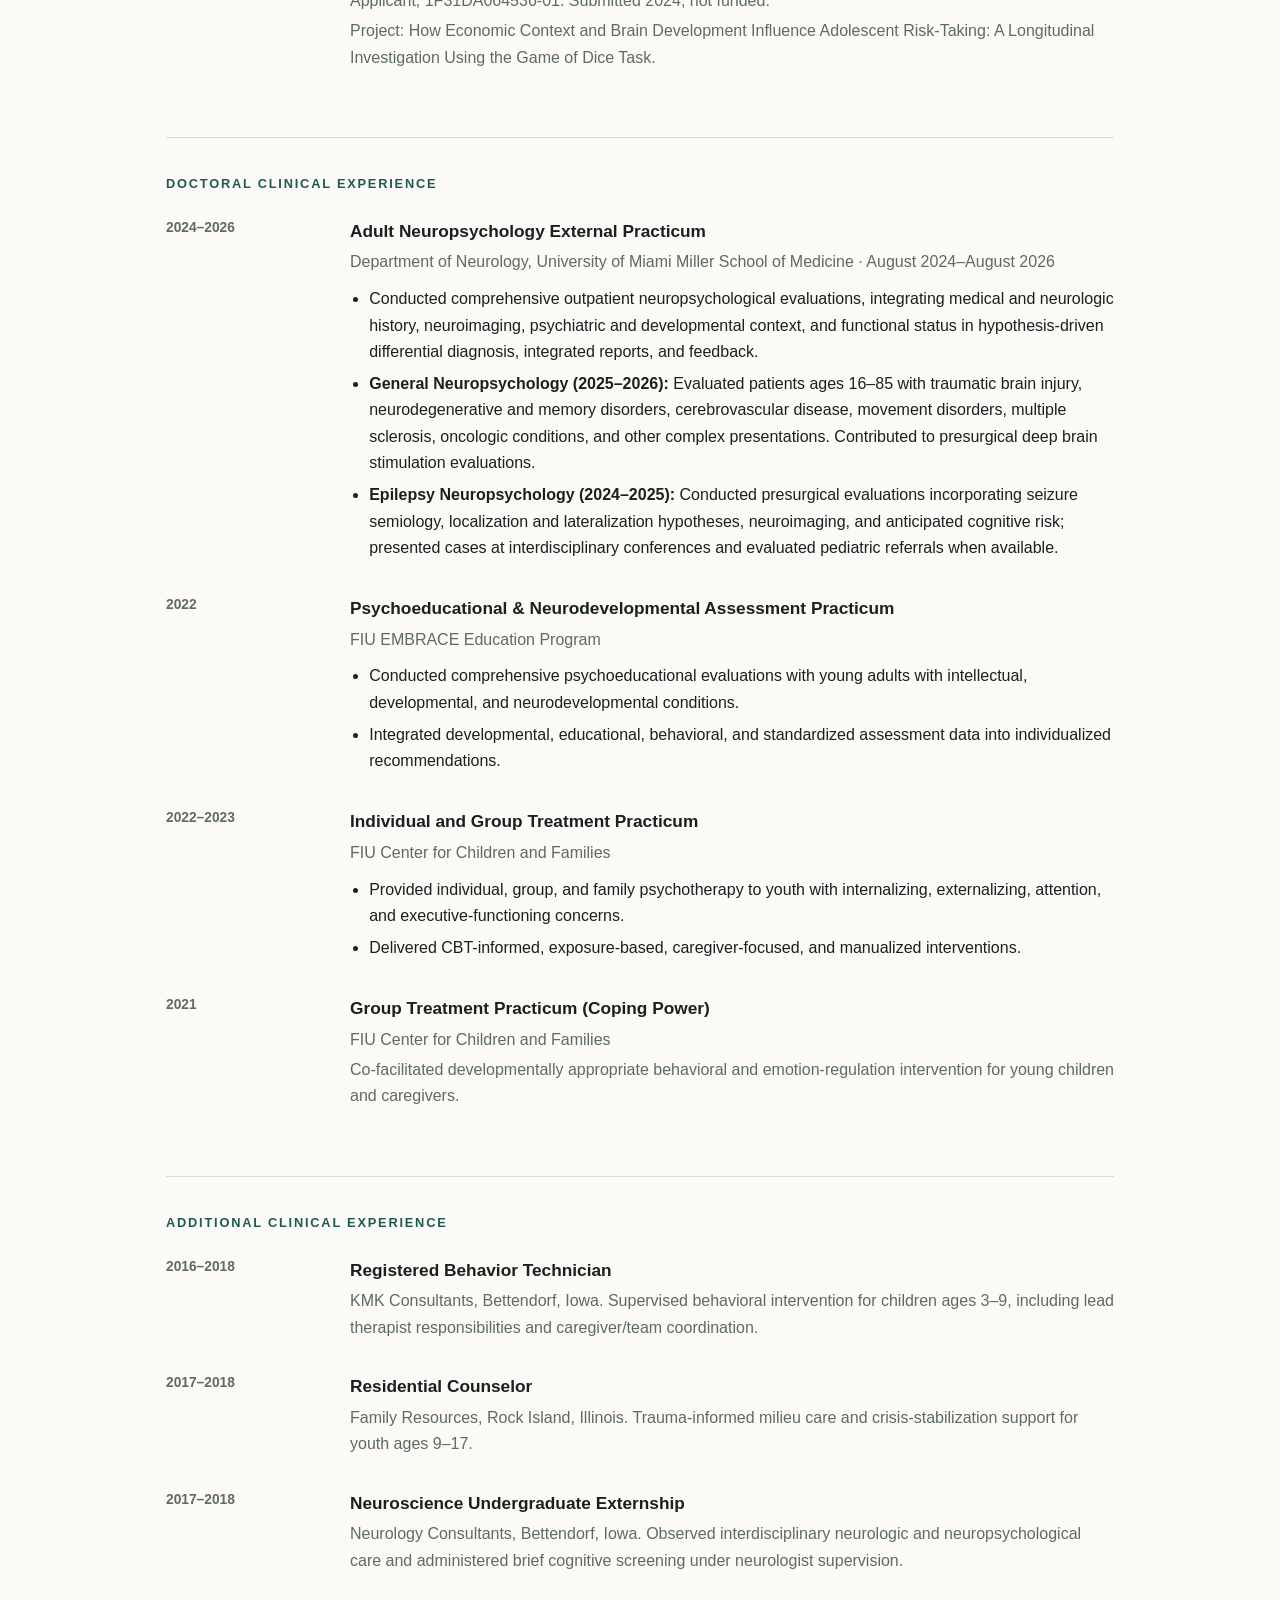
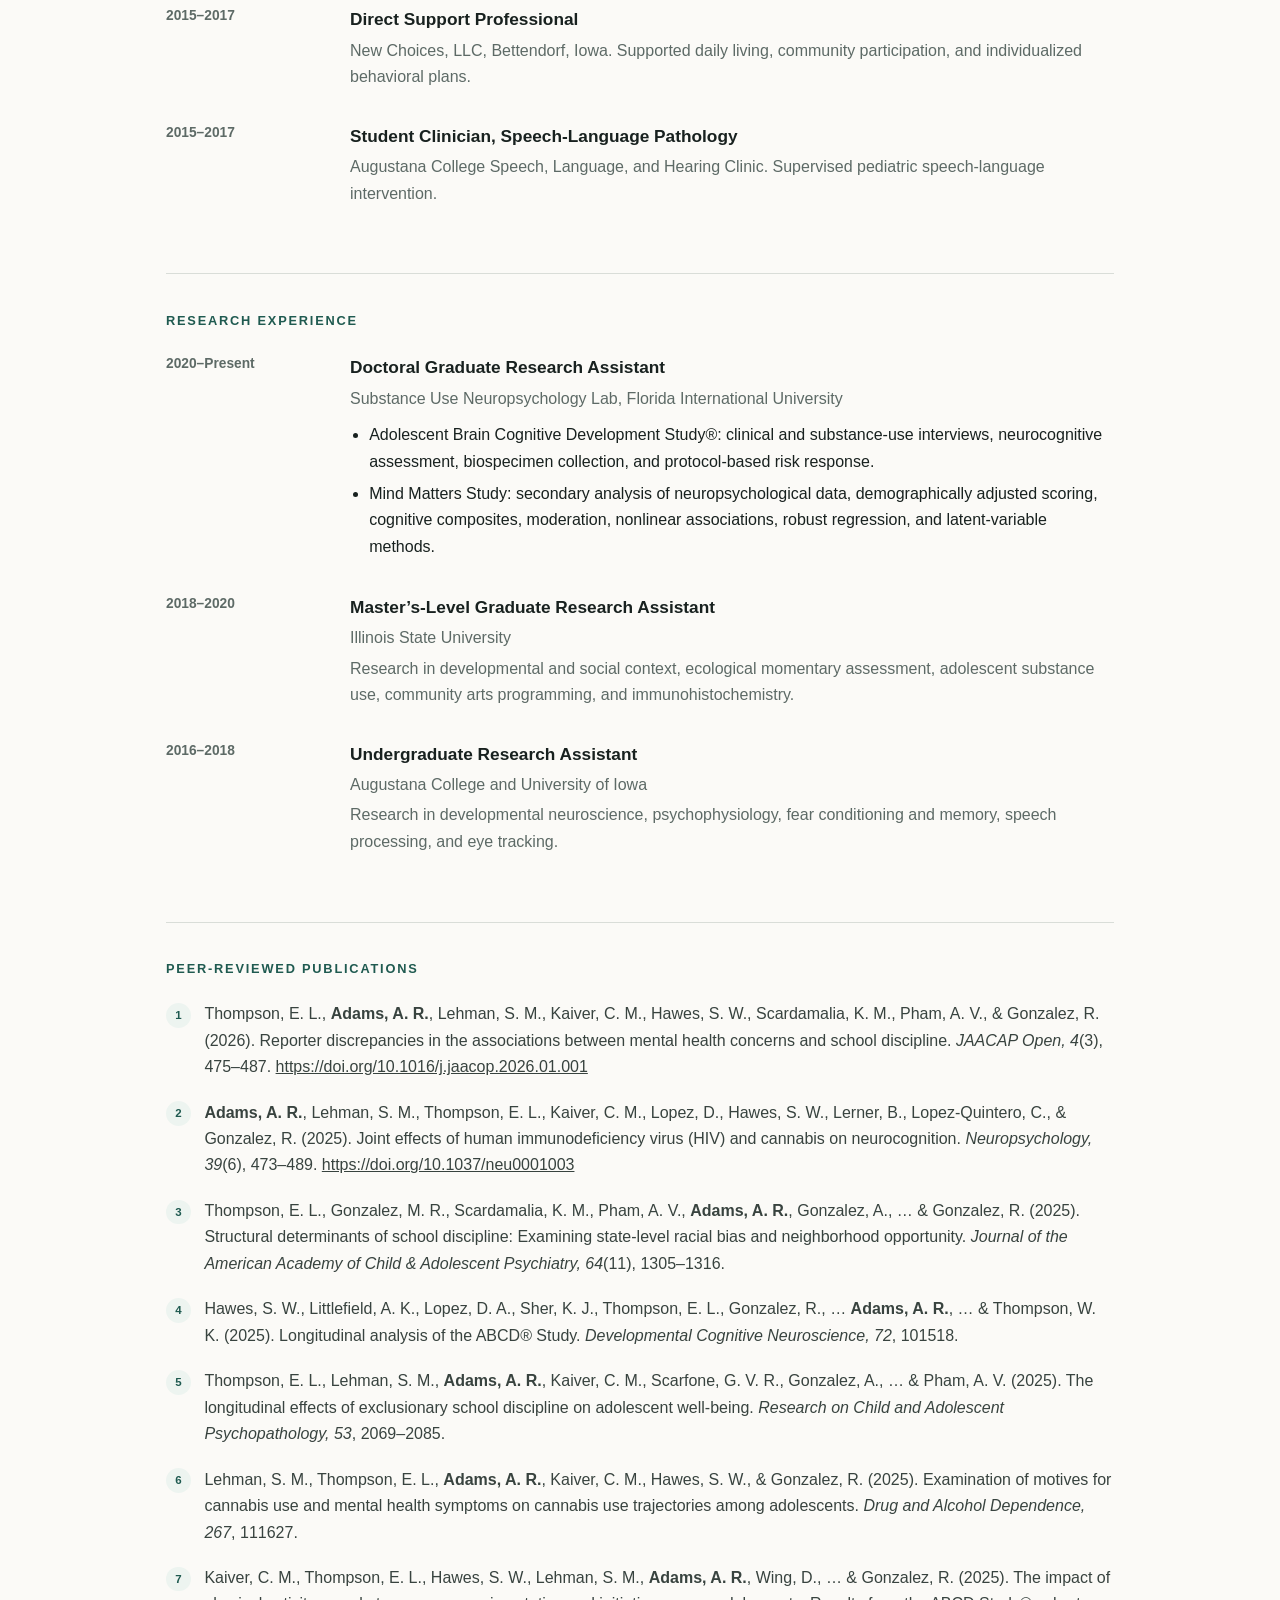
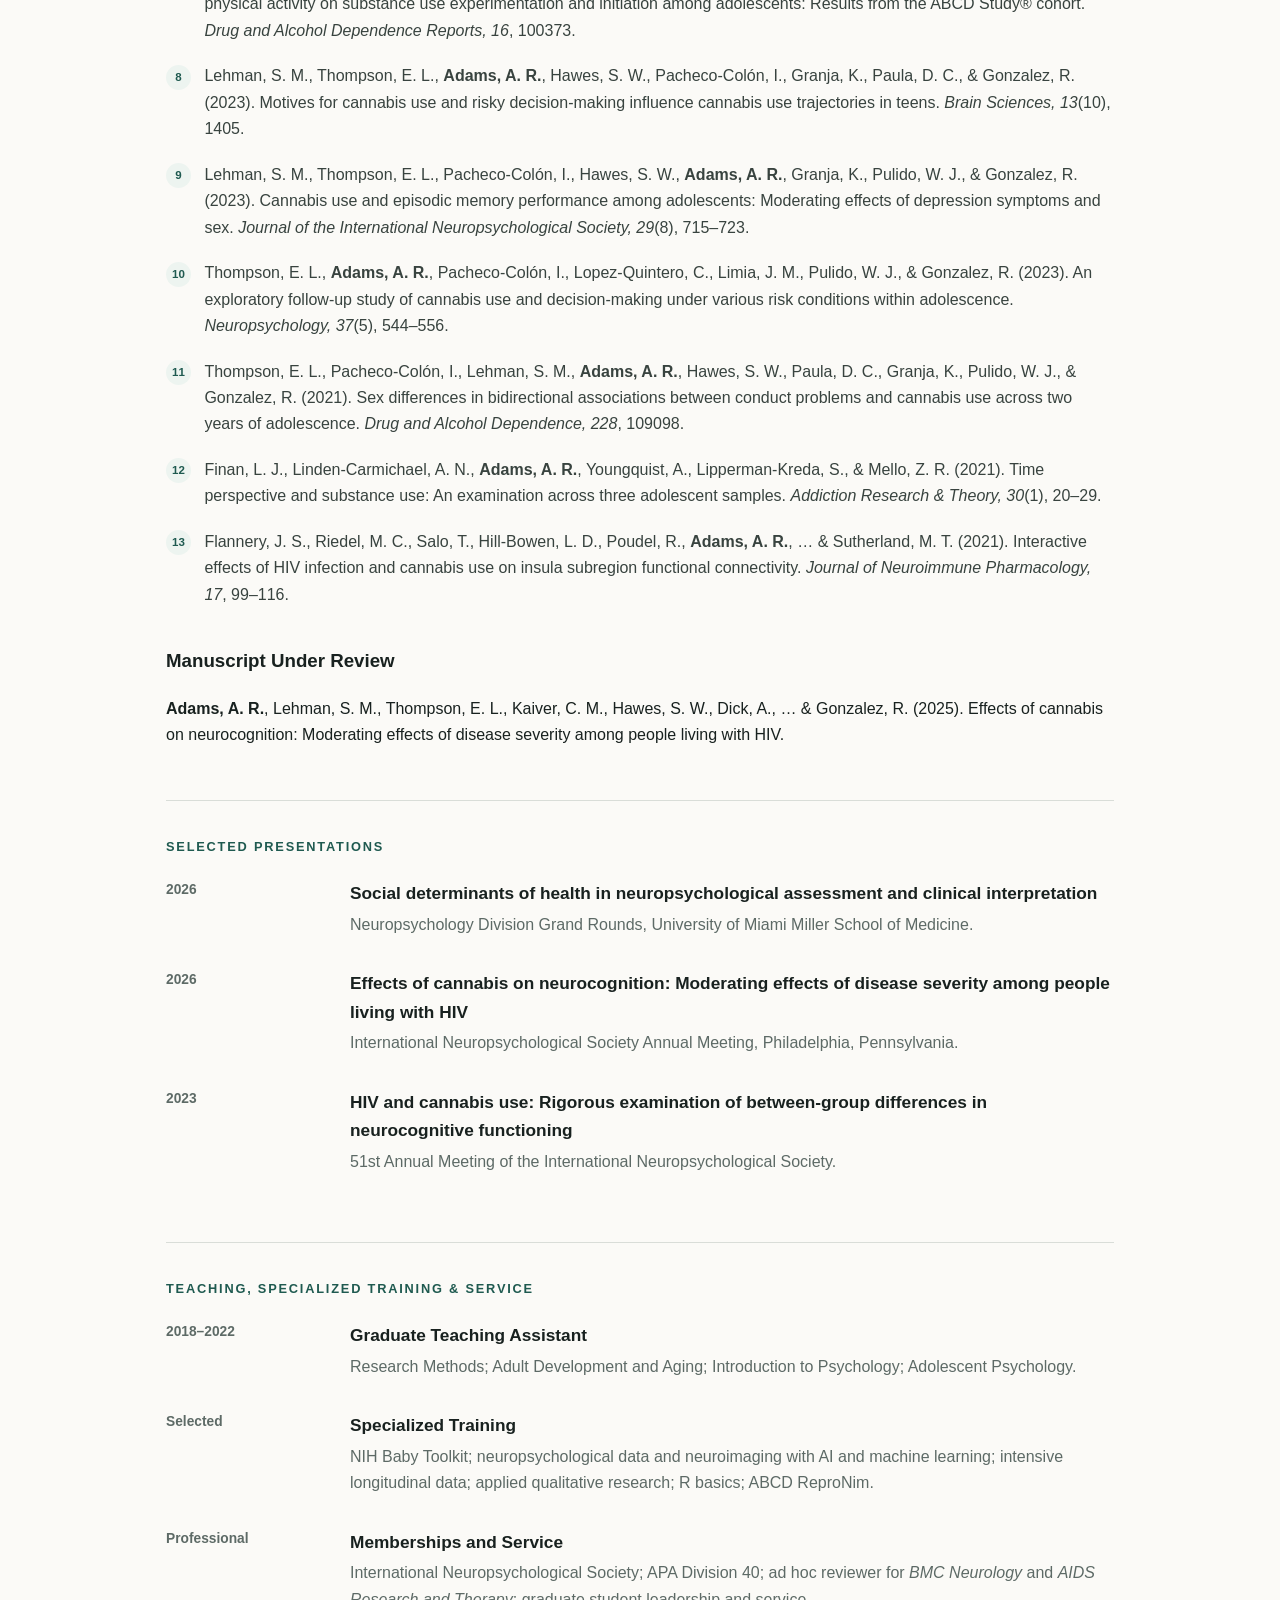
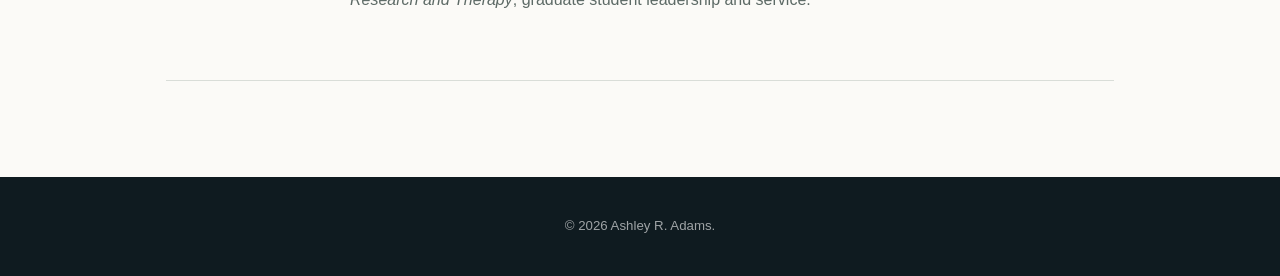
==== commit b6e2820a: "Correct fellowship, grant roles, training and clinical experience from CV" ====
--- a/cv.html
+++ b/cv.html
@@ -53,7 +53,8 @@
             <p>Research Supervisor: Raul Gonzalez, Ph.D.</p>
             <ul>
               <li>Dissertation: <em>Understanding the Effect of Cannabis on the Neurocognitive Health of People Living With HIV</em></li>
-              <li>En route master’s project: <em>Joint Effects of HIV and Cannabis on Neurocognition</em></li>
+              <li>En route master’s thesis approved Fall 2024: <em>Joint Effects of HIV and Cannabis on Neurocognition</em></li>
+              <li>Advanced Quantitative Training, Program-Recognized Specialization</li>
             </ul>
           </div>
         </article>
@@ -81,7 +82,7 @@
           <time>2024–2026</time>
           <div>
             <h3>NIDA T32 Predoctoral Fellowship</h3>
-            <p>Predoctoral trainee, T32DA043449</p>
+            <p>Predoctoral trainee, T32DA043449. Funded August 2024–July 2026.</p>
             <p>Training Program in Adolescent Substance Use Disorders and Co-Occurring Mental and Behavioral Disorders.</p>
           </div>
         </article>
@@ -89,15 +90,16 @@
           <time>2019–2020</time>
           <div>
             <h3>PNC Foundation Grow Up Great® Grant</h3>
-            <p>Co-Principal Investigator, Itsy Studio in the Community</p>
-            <p>Contributed to a funded $45,000 community-based arts education and developmental research project.</p>
+            <p>Itsy Studio in the Community. Funded $45,000 community-based arts education and developmental research project.</p>
+            <p>Coauthored the grant application with Illinois Art Station directors and developmental psychology faculty at Illinois State University.</p>
           </div>
         </article>
         <article class="cv-entry">
           <time>Submitted 2024</time>
           <div>
             <h3>Ruth L. Kirschstein NRSA Individual Predoctoral Fellowship (F31), NIDA</h3>
-            <p>Applicant, 1F31DA064536-01; sponsor: Raul Gonzalez, Ph.D.</p>
+            <p>Applicant, 1F31DA064536-01. Submitted 2024; not funded.</p>
+            <p>Project: How Economic Context and Brain Development Influence Adolescent Risk-Taking: A Longitudinal Investigation Using the Game of Dice Task.</p>
           </div>
         </article>
       </section>
@@ -108,18 +110,18 @@
           <time>2024–2026</time>
           <div>
             <h3>Adult Neuropsychology External Practicum</h3>
-            <p>Department of Neurology, University of Miami Miller School of Medicine</p>
-            <ul>
-              <li>Conducted comprehensive outpatient neuropsychological evaluations, including record review, interview, test selection and administration, scoring, interpretation, integrated report writing, and feedback.</li>
-              <li>Completed general neuropsychology and epilepsy rotations, including presurgical evaluation and interdisciplinary case conference.</li>
-              <li>Evaluated complex neurologic and medical presentations across adulthood, with additional pediatric assessment experience.</li>
+            <p>Department of Neurology, University of Miami Miller School of Medicine · August 2024–August 2026</p>
+            <ul>
+              <li>Conducted comprehensive outpatient neuropsychological evaluations, integrating medical and neurologic history, neuroimaging, psychiatric and developmental context, and functional status in hypothesis-driven differential diagnosis, integrated reports, and feedback.</li>
+              <li><strong>General Neuropsychology (2025–2026):</strong> Evaluated patients ages 16–85 with traumatic brain injury, neurodegenerative and memory disorders, cerebrovascular disease, movement disorders, multiple sclerosis, oncologic conditions, and other complex presentations. Contributed to presurgical deep brain stimulation evaluations.</li>
+              <li><strong>Epilepsy Neuropsychology (2024–2025):</strong> Conducted presurgical evaluations incorporating seizure semiology, localization and lateralization hypotheses, neuroimaging, and anticipated cognitive risk; presented cases at interdisciplinary conferences and evaluated pediatric referrals when available.</li>
             </ul>
           </div>
         </article>
         <article class="cv-entry">
           <time>2022</time>
           <div>
-            <h3>Psychoeducational Foundations Assessment Practicum</h3>
+            <h3>Psychoeducational &amp; Neurodevelopmental Assessment Practicum</h3>
             <p>FIU EMBRACE Education Program</p>
             <ul>
               <li>Conducted comprehensive psychoeducational evaluations with young adults with intellectual, developmental, and neurodevelopmental conditions.</li>
@@ -141,11 +143,20 @@
         <article class="cv-entry">
           <time>2021</time>
           <div>
-            <h3>Coping Power Treatment Practicum</h3>
+            <h3>Group Treatment Practicum (Coping Power)</h3>
             <p>FIU Center for Children and Families</p>
             <p>Co-facilitated developmentally appropriate behavioral and emotion-regulation intervention for young children and caregivers.</p>
           </div>
         </article>
+      </section>
+
+      <section class="cv-section">
+        <h2>Additional Clinical Experience</h2>
+        <article class="cv-entry"><time>2016–2018</time><div><h3>Registered Behavior Technician</h3><p>KMK Consultants, Bettendorf, Iowa. Supervised behavioral intervention for children ages 3–9, including lead therapist responsibilities and caregiver/team coordination.</p></div></article>
+        <article class="cv-entry"><time>2017–2018</time><div><h3>Residential Counselor</h3><p>Family Resources, Rock Island, Illinois. Trauma-informed milieu care and crisis-stabilization support for youth ages 9–17.</p></div></article>
+        <article class="cv-entry"><time>2017–2018</time><div><h3>Neuroscience Undergraduate Externship</h3><p>Neurology Consultants, Bettendorf, Iowa. Observed interdisciplinary neurologic and neuropsychological care and administered brief cognitive screening under neurologist supervision.</p></div></article>
+        <article class="cv-entry"><time>2015–2017</time><div><h3>Direct Support Professional</h3><p>New Choices, LLC, Bettendorf, Iowa. Supported daily living, community participation, and individualized behavioral plans.</p></div></article>
+        <article class="cv-entry"><time>2015–2017</time><div><h3>Student Clinician, Speech-Language Pathology</h3><p>Augustana College Speech, Language, and Hearing Clinic. Supervised pediatric speech-language intervention.</p></div></article>
       </section>
 
       <section id="research" class="cv-section">
--- a/styles.css
+++ b/styles.css
@@ -464,6 +464,10 @@
 .project-feature .eyebrow { color: #a9d5c8; }
 .project-feature h3 { font-size: clamp(1.6rem, 3vw, 2.35rem); }
 .project-feature p { margin: 0; color: rgba(255,255,255,.72); }
+.project-feature-details { display: grid; gap: 1rem; }
+.project-feature .project-repo-links { font-size: .91rem; }
+.project-repo-links a { color: #d2efe5; text-decoration: underline; text-underline-offset: .15em; }
+.project-repo-links a:hover, .project-repo-links a:focus-visible { color: #ffffff; }
 
 .split-heading {
   max-width: none;
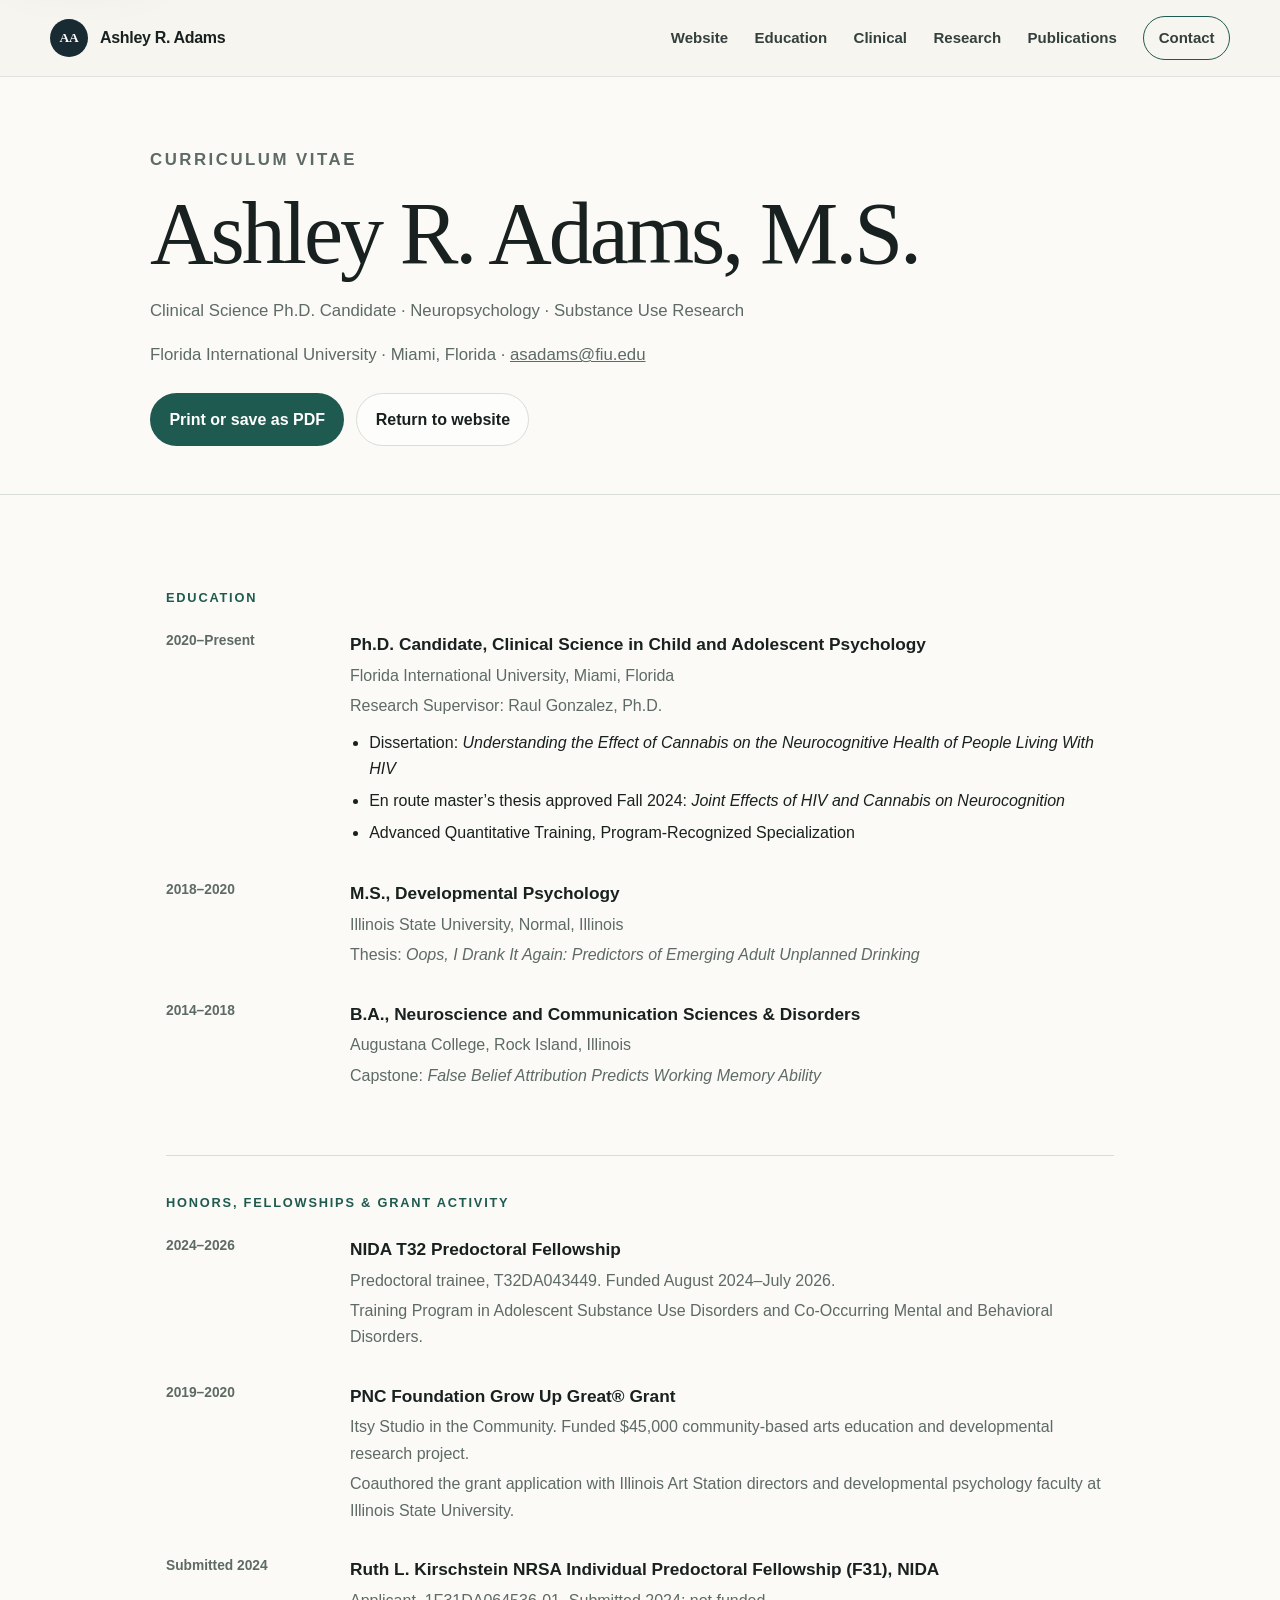
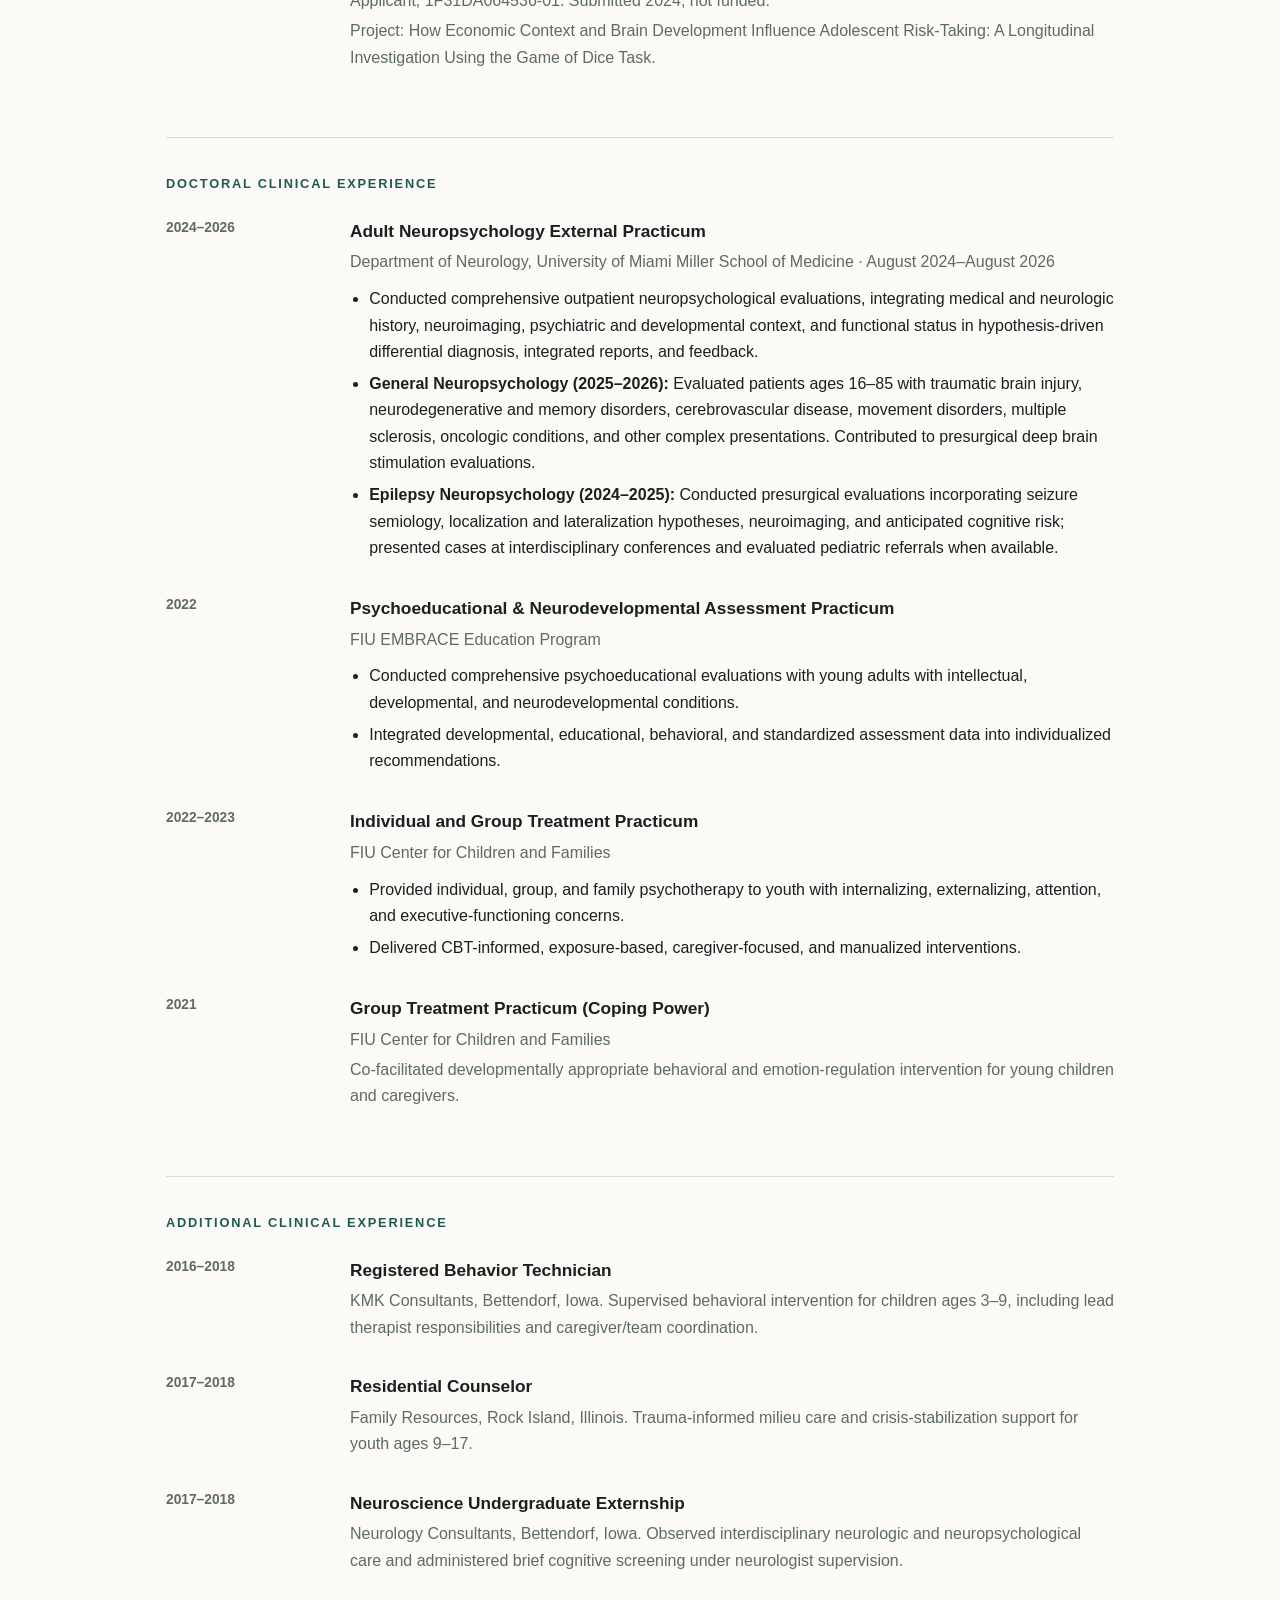
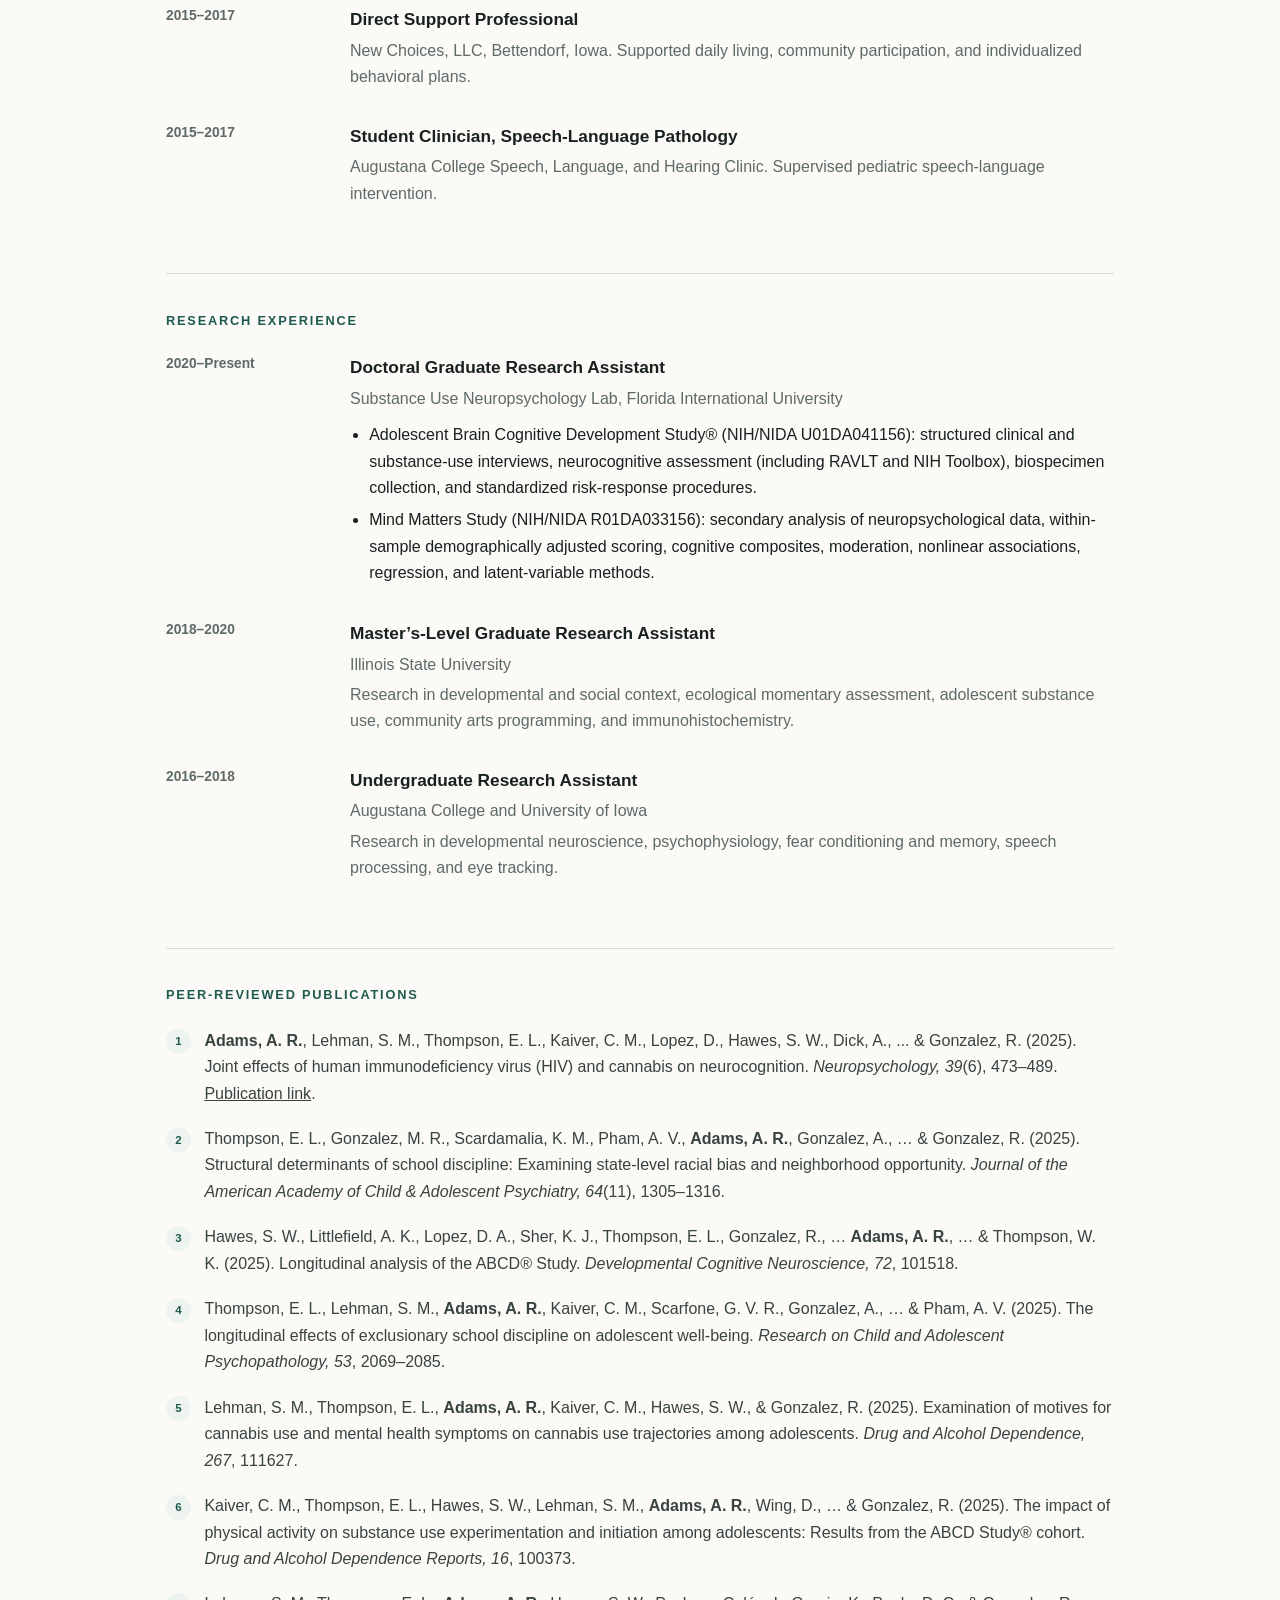
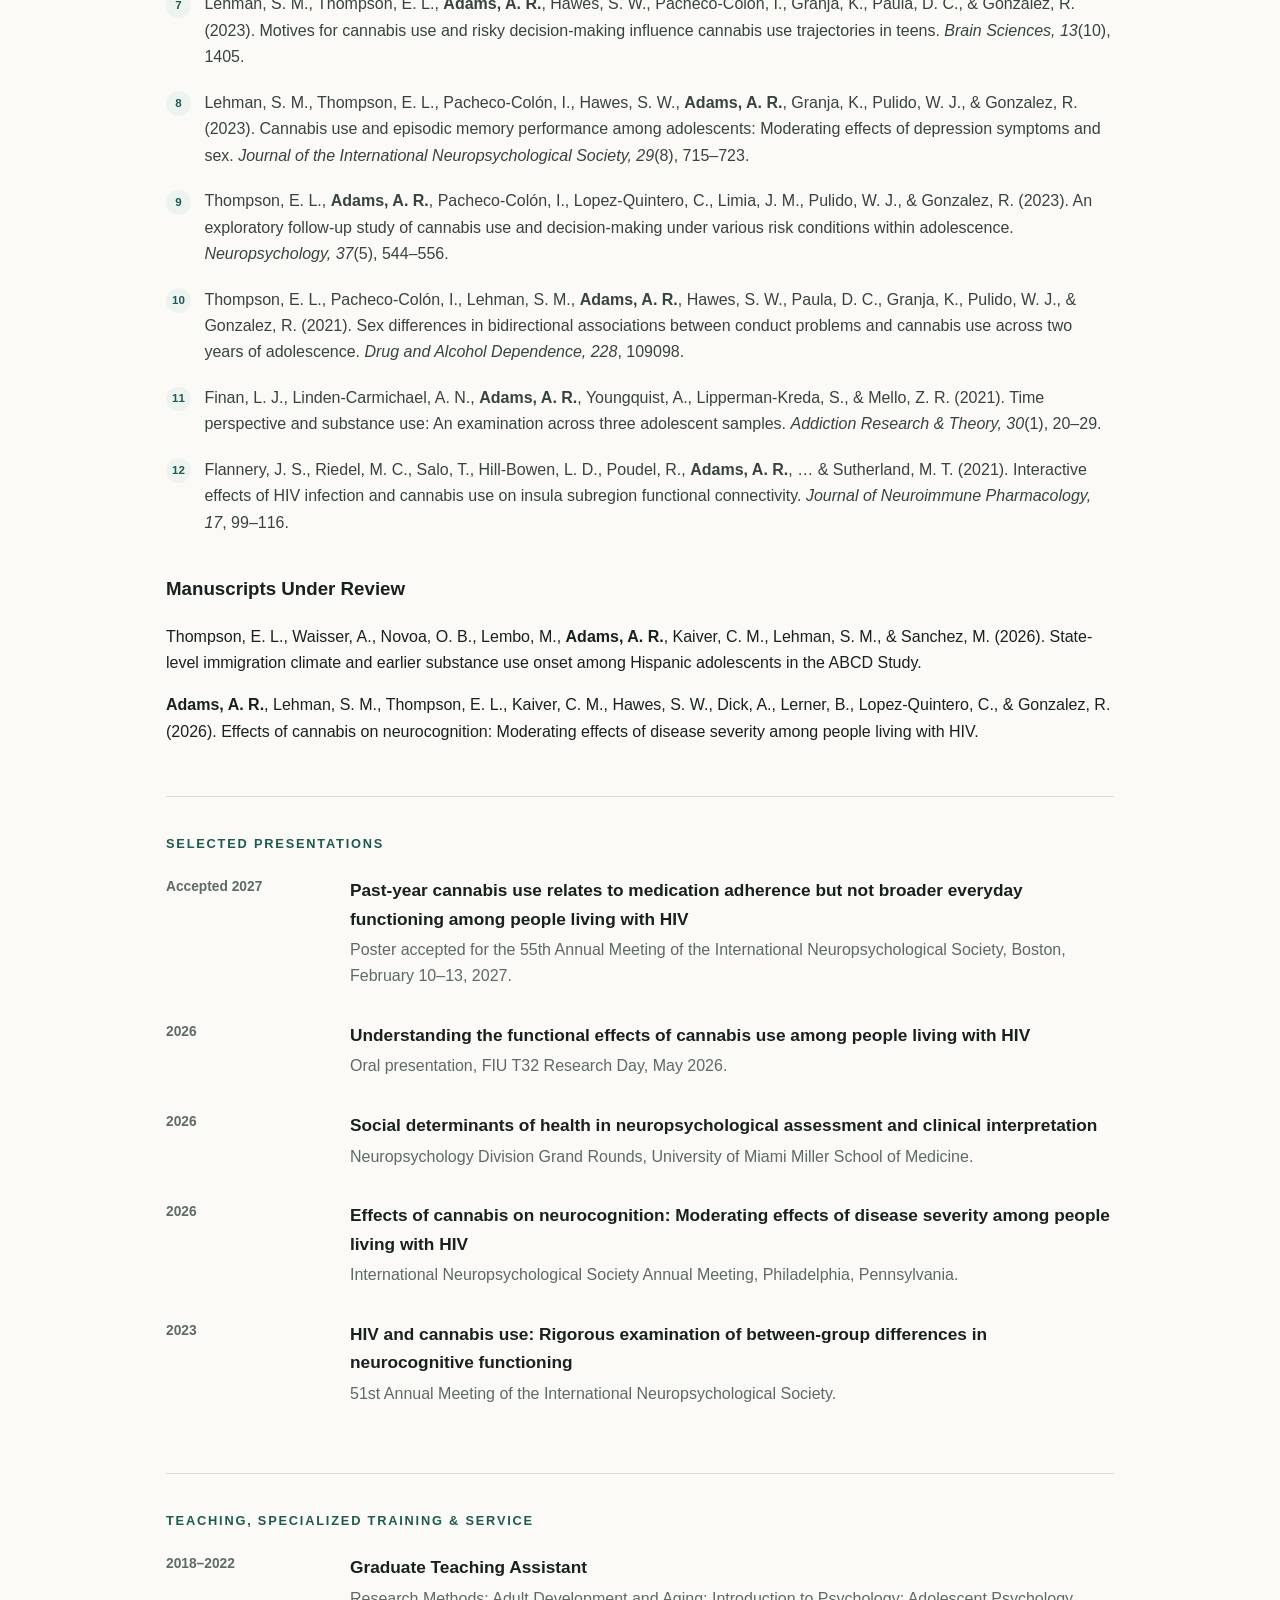
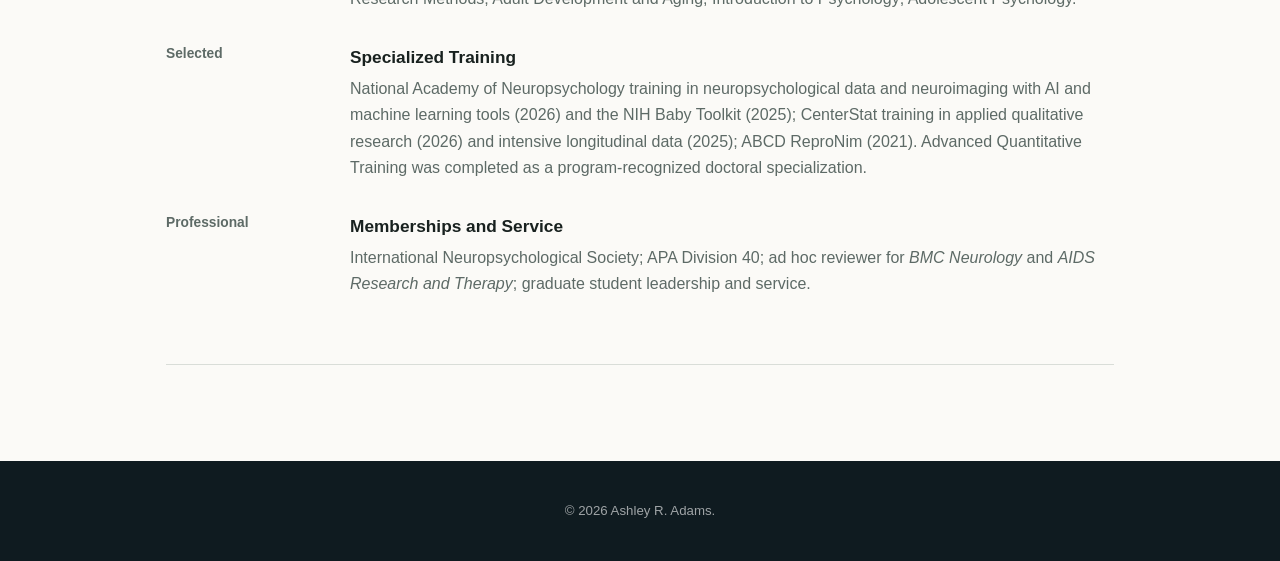
==== commit 34245723: "Align online publications, manuscripts and presentations with uploaded CV" ====
--- a/cv.html
+++ b/cv.html
@@ -167,8 +167,8 @@
             <h3>Doctoral Graduate Research Assistant</h3>
             <p>Substance Use Neuropsychology Lab, Florida International University</p>
             <ul>
-              <li>Adolescent Brain Cognitive Development Study®: clinical and substance-use interviews, neurocognitive assessment, biospecimen collection, and protocol-based risk response.</li>
-              <li>Mind Matters Study: secondary analysis of neuropsychological data, demographically adjusted scoring, cognitive composites, moderation, nonlinear associations, robust regression, and latent-variable methods.</li>
+              <li>Adolescent Brain Cognitive Development Study® (NIH/NIDA U01DA041156): structured clinical and substance-use interviews, neurocognitive assessment (including RAVLT and NIH Toolbox), biospecimen collection, and standardized risk-response procedures.</li>
+              <li>Mind Matters Study (NIH/NIDA R01DA033156): secondary analysis of neuropsychological data, within-sample demographically adjusted scoring, cognitive composites, moderation, nonlinear associations, regression, and latent-variable methods.</li>
             </ul>
           </div>
         </article>
@@ -193,8 +193,7 @@
       <section id="publications" class="cv-section">
         <h2>Peer-Reviewed Publications</h2>
         <ol class="cv-pubs">
-          <li>Thompson, E. L., <strong>Adams, A. R.</strong>, Lehman, S. M., Kaiver, C. M., Hawes, S. W., Scardamalia, K. M., Pham, A. V., &amp; Gonzalez, R. (2026). Reporter discrepancies in the associations between mental health concerns and school discipline. <em>JAACAP Open, 4</em>(3), 475–487. <a href="https://doi.org/10.1016/j.jaacop.2026.01.001">https://doi.org/10.1016/j.jaacop.2026.01.001</a></li>
-          <li><strong>Adams, A. R.</strong>, Lehman, S. M., Thompson, E. L., Kaiver, C. M., Lopez, D., Hawes, S. W., Lerner, B., Lopez-Quintero, C., &amp; Gonzalez, R. (2025). Joint effects of human immunodeficiency virus (HIV) and cannabis on neurocognition. <em>Neuropsychology, 39</em>(6), 473–489. <a href="https://doi.org/10.1037/neu0001003">https://doi.org/10.1037/neu0001003</a></li>
+          <li><strong>Adams, A. R.</strong>, Lehman, S. M., Thompson, E. L., Kaiver, C. M., Lopez, D., Hawes, S. W., Dick, A., ... &amp; Gonzalez, R. (2025). Joint effects of human immunodeficiency virus (HIV) and cannabis on neurocognition. <em>Neuropsychology, 39</em>(6), 473–489. <a href="https://doi.org/10.1037/neu0001003">Publication link</a>.</li>
           <li>Thompson, E. L., Gonzalez, M. R., Scardamalia, K. M., Pham, A. V., <strong>Adams, A. R.</strong>, Gonzalez, A., … &amp; Gonzalez, R. (2025). Structural determinants of school discipline: Examining state-level racial bias and neighborhood opportunity. <em>Journal of the American Academy of Child &amp; Adolescent Psychiatry, 64</em>(11), 1305–1316.</li>
           <li>Hawes, S. W., Littlefield, A. K., Lopez, D. A., Sher, K. J., Thompson, E. L., Gonzalez, R., … <strong>Adams, A. R.</strong>, … &amp; Thompson, W. K. (2025). Longitudinal analysis of the ABCD® Study. <em>Developmental Cognitive Neuroscience, 72</em>, 101518.</li>
           <li>Thompson, E. L., Lehman, S. M., <strong>Adams, A. R.</strong>, Kaiver, C. M., Scarfone, G. V. R., Gonzalez, A., … &amp; Pham, A. V. (2025). The longitudinal effects of exclusionary school discipline on adolescent well-being. <em>Research on Child and Adolescent Psychopathology, 53</em>, 2069–2085.</li>
@@ -207,12 +206,27 @@
           <li>Finan, L. J., Linden-Carmichael, A. N., <strong>Adams, A. R.</strong>, Youngquist, A., Lipperman-Kreda, S., &amp; Mello, Z. R. (2021). Time perspective and substance use: An examination across three adolescent samples. <em>Addiction Research &amp; Theory, 30</em>(1), 20–29.</li>
           <li>Flannery, J. S., Riedel, M. C., Salo, T., Hill-Bowen, L. D., Poudel, R., <strong>Adams, A. R.</strong>, … &amp; Sutherland, M. T. (2021). Interactive effects of HIV infection and cannabis use on insula subregion functional connectivity. <em>Journal of Neuroimmune Pharmacology, 17</em>, 99–116.</li>
         </ol>
-        <h3>Manuscript Under Review</h3>
-        <p><strong>Adams, A. R.</strong>, Lehman, S. M., Thompson, E. L., Kaiver, C. M., Hawes, S. W., Dick, A., … &amp; Gonzalez, R. (2025). Effects of cannabis on neurocognition: Moderating effects of disease severity among people living with HIV.</p>
+        <h3>Manuscripts Under Review</h3>
+        <p>Thompson, E. L., Waisser, A., Novoa, O. B., Lembo, M., <strong>Adams, A. R.</strong>, Kaiver, C. M., Lehman, S. M., &amp; Sanchez, M. (2026). State-level immigration climate and earlier substance use onset among Hispanic adolescents in the ABCD Study.</p>
+        <p><strong>Adams, A. R.</strong>, Lehman, S. M., Thompson, E. L., Kaiver, C. M., Hawes, S. W., Dick, A., Lerner, B., Lopez-Quintero, C., &amp; Gonzalez, R. (2026). Effects of cannabis on neurocognition: Moderating effects of disease severity among people living with HIV.</p>
       </section>
 
       <section class="cv-section">
         <h2>Selected Presentations</h2>
+        <article class="cv-entry">
+          <time>Accepted 2027</time>
+          <div>
+            <h3>Past-year cannabis use relates to medication adherence but not broader everyday functioning among people living with HIV</h3>
+            <p>Poster accepted for the 55th Annual Meeting of the International Neuropsychological Society, Boston, February 10–13, 2027.</p>
+          </div>
+        </article>
+        <article class="cv-entry">
+          <time>2026</time>
+          <div>
+            <h3>Understanding the functional effects of cannabis use among people living with HIV</h3>
+            <p>Oral presentation, FIU T32 Research Day, May 2026.</p>
+          </div>
+        </article>
         <article class="cv-entry">
           <time>2026</time>
           <div>
@@ -249,7 +263,7 @@
           <time>Selected</time>
           <div>
             <h3>Specialized Training</h3>
-            <p>NIH Baby Toolkit; neuropsychological data and neuroimaging with AI and machine learning; intensive longitudinal data; applied qualitative research; R basics; ABCD ReproNim.</p>
+            <p>National Academy of Neuropsychology training in neuropsychological data and neuroimaging with AI and machine learning tools (2026) and the NIH Baby Toolkit (2025); CenterStat training in applied qualitative research (2026) and intensive longitudinal data (2025); ABCD ReproNim (2021). Advanced Quantitative Training was completed as a program-recognized doctoral specialization.</p>
           </div>
         </article>
         <article class="cv-entry">
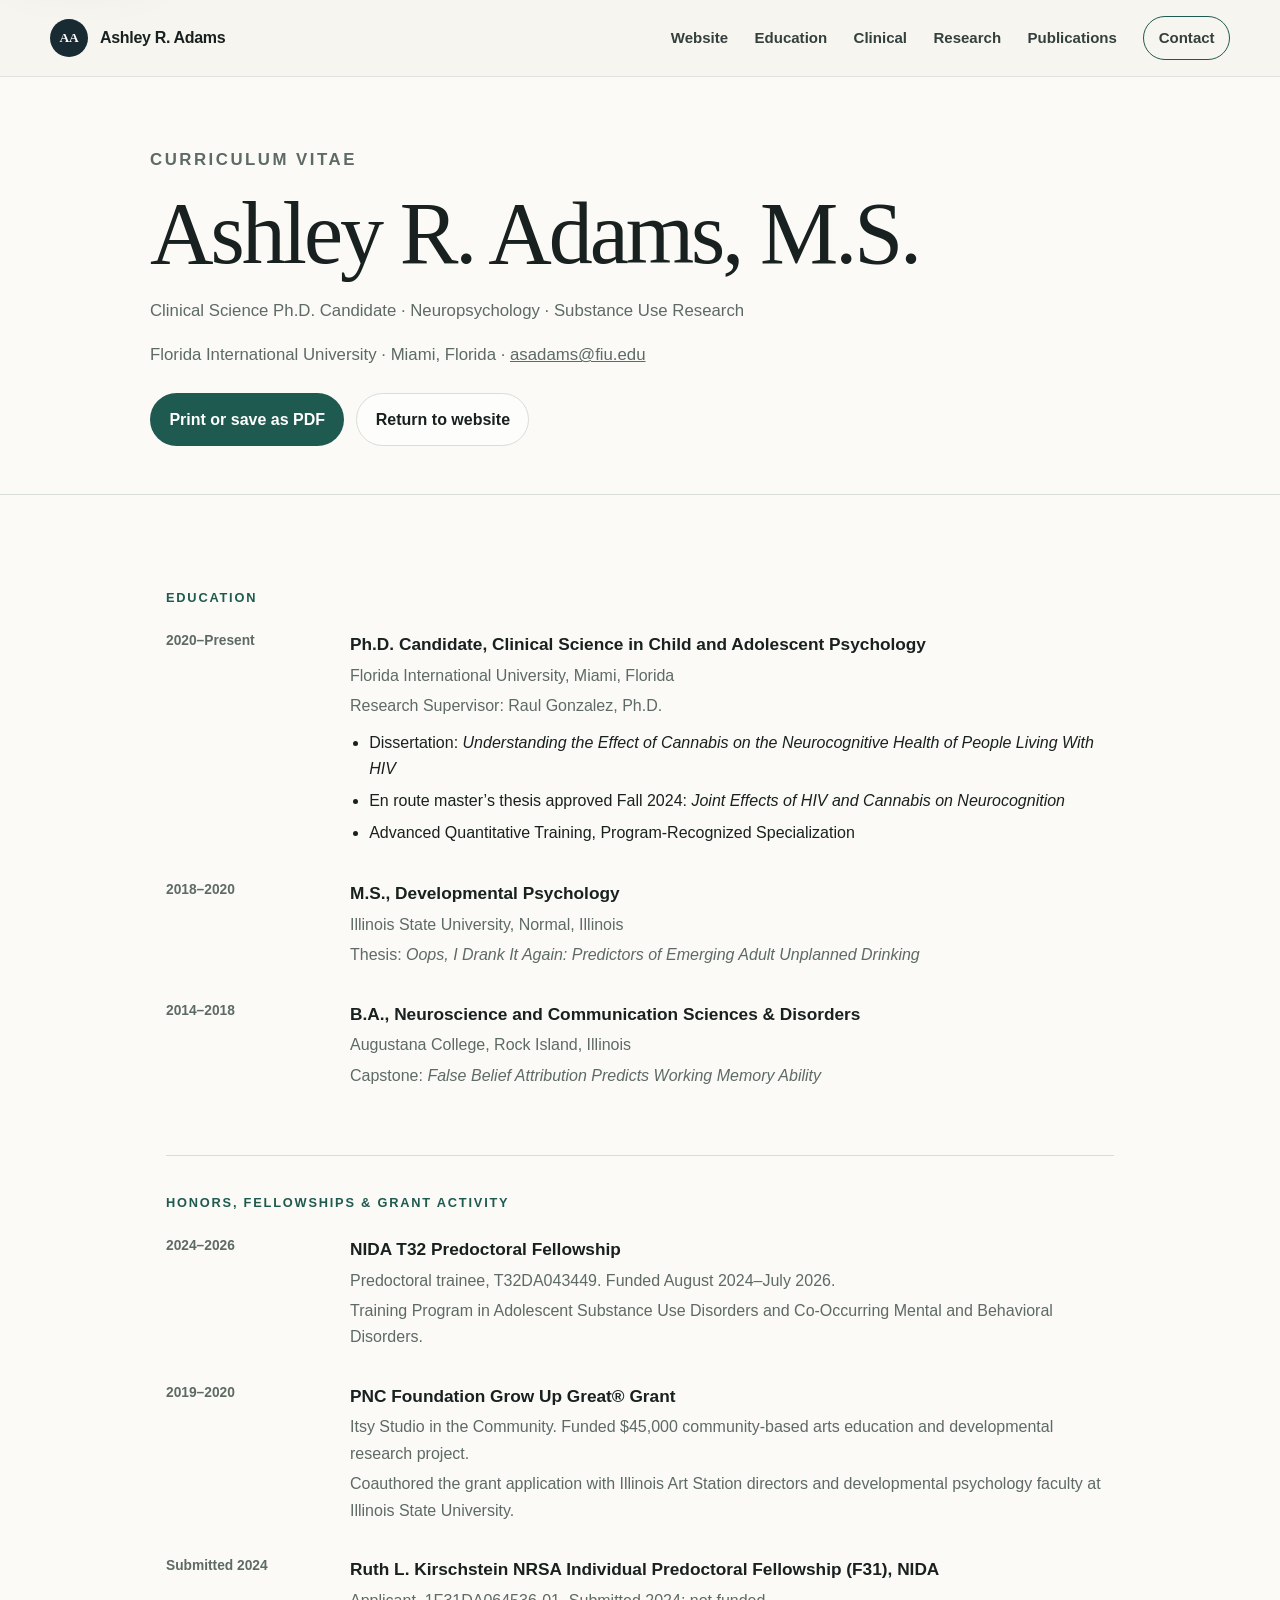
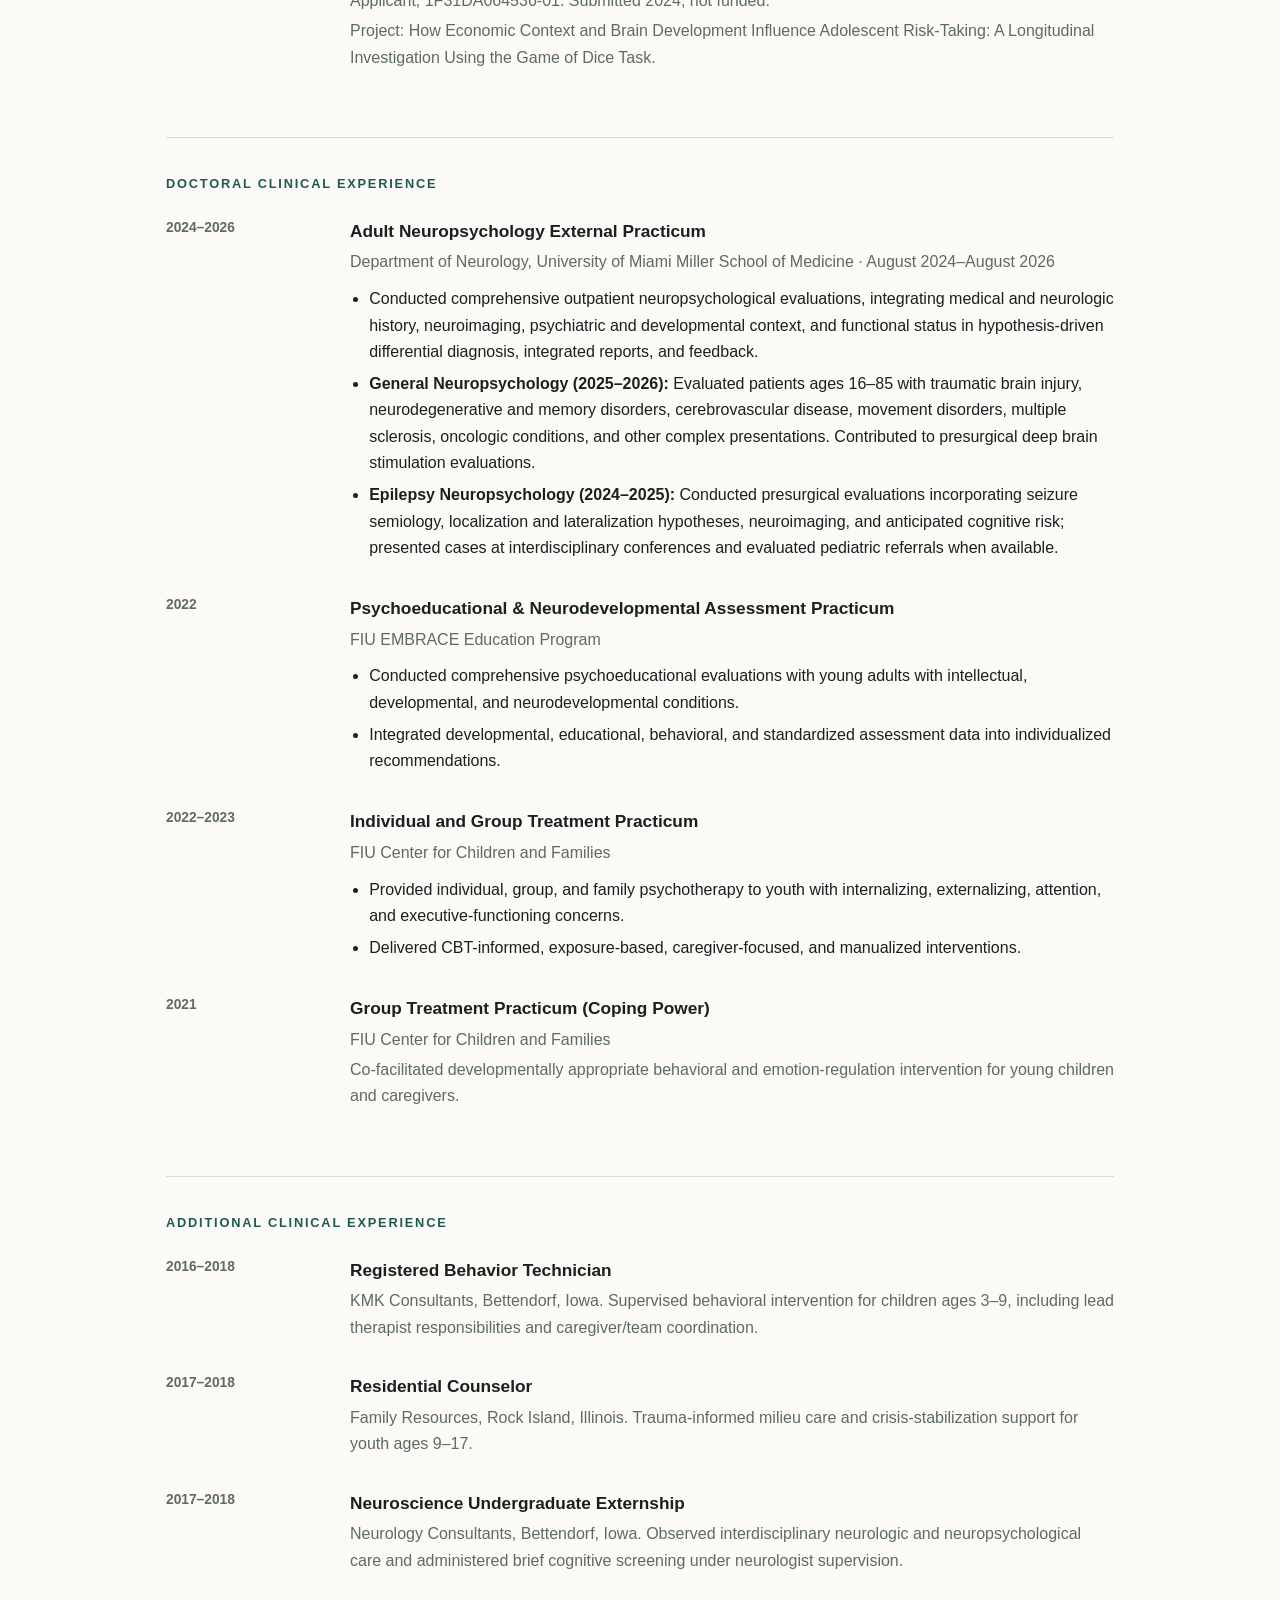
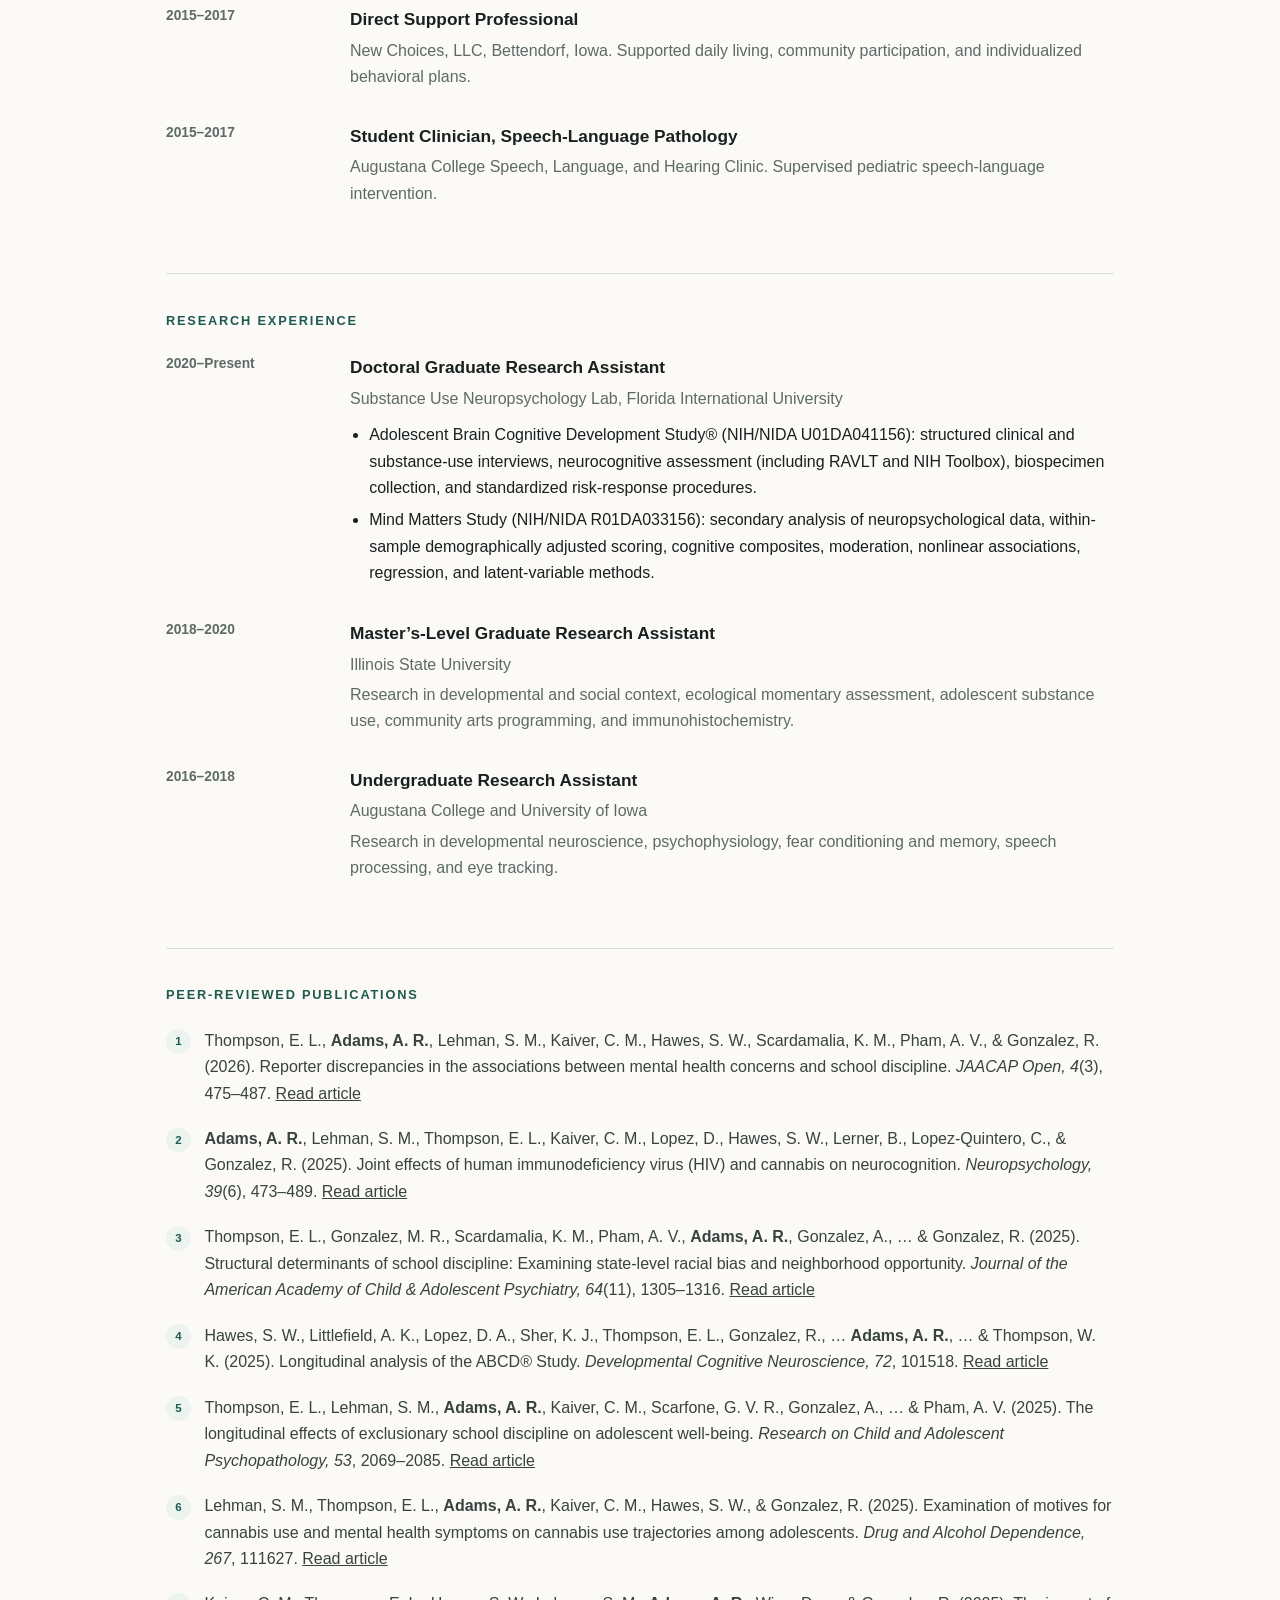
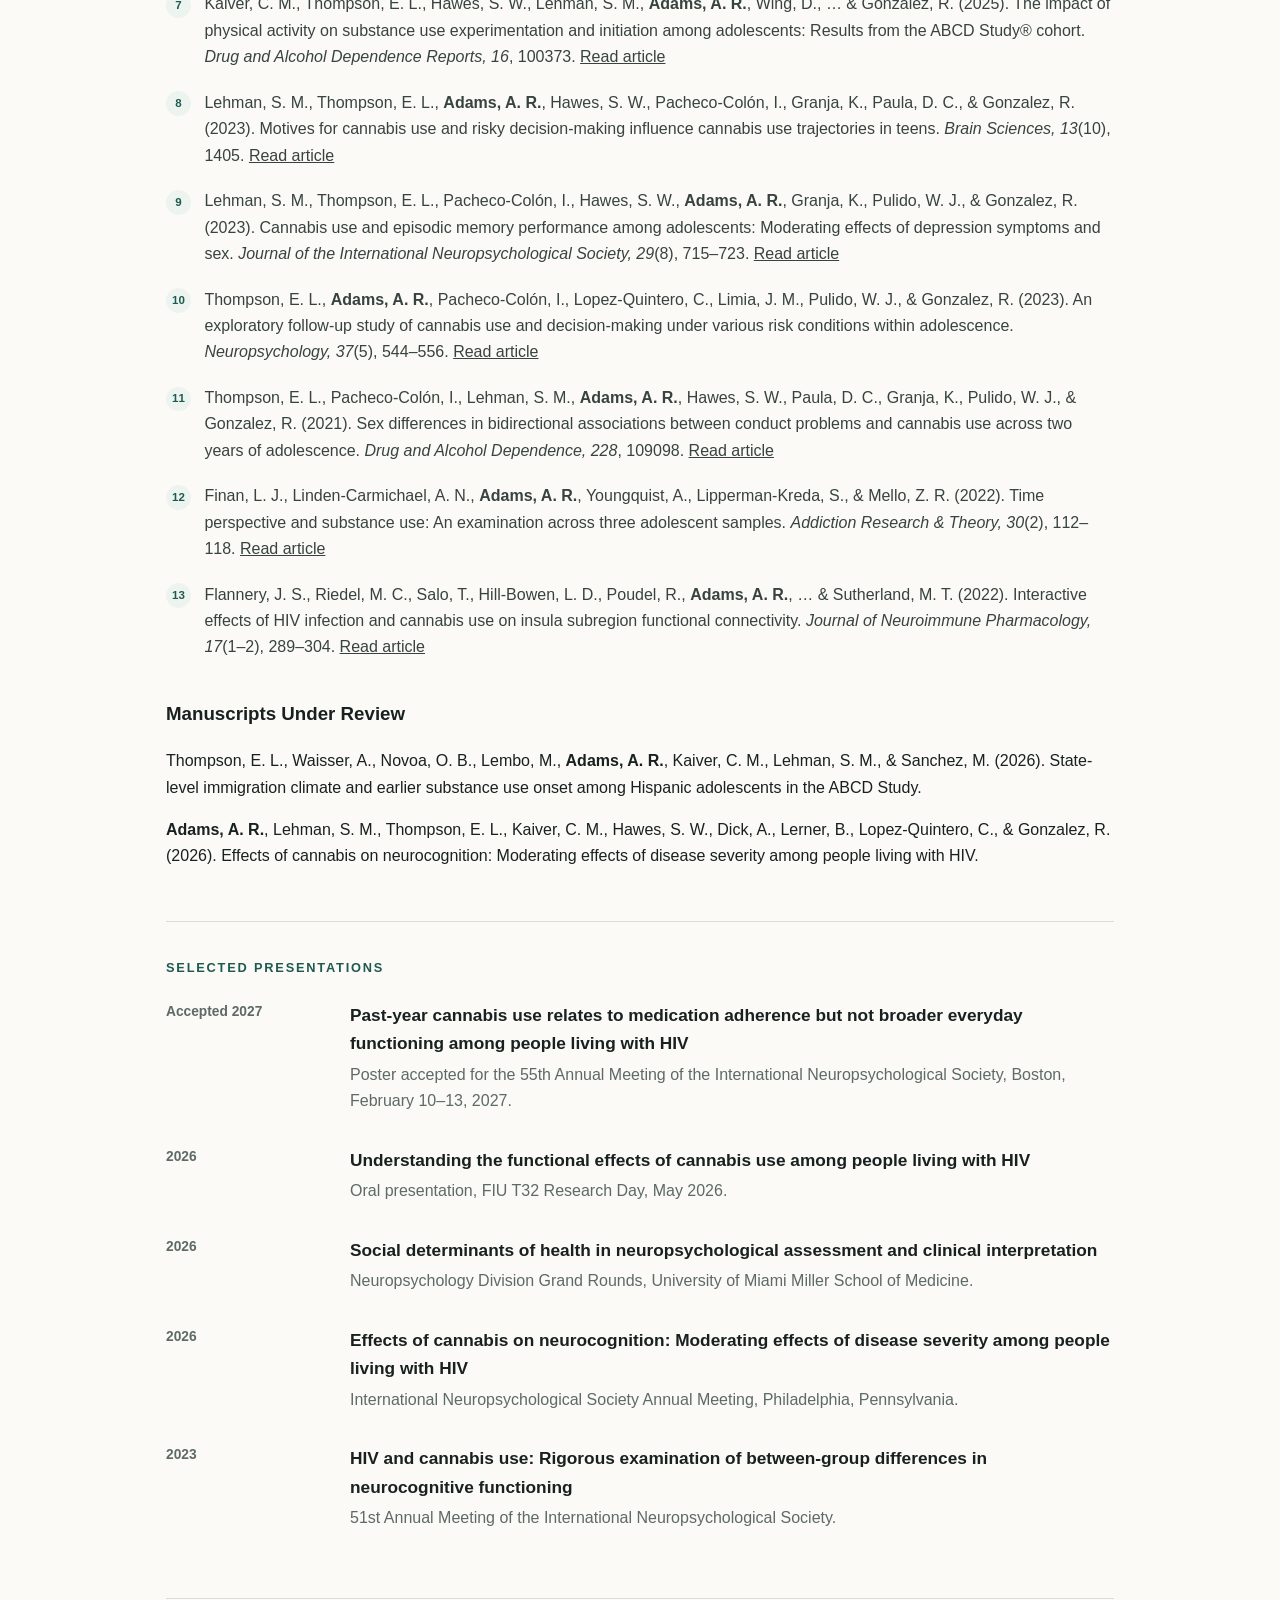
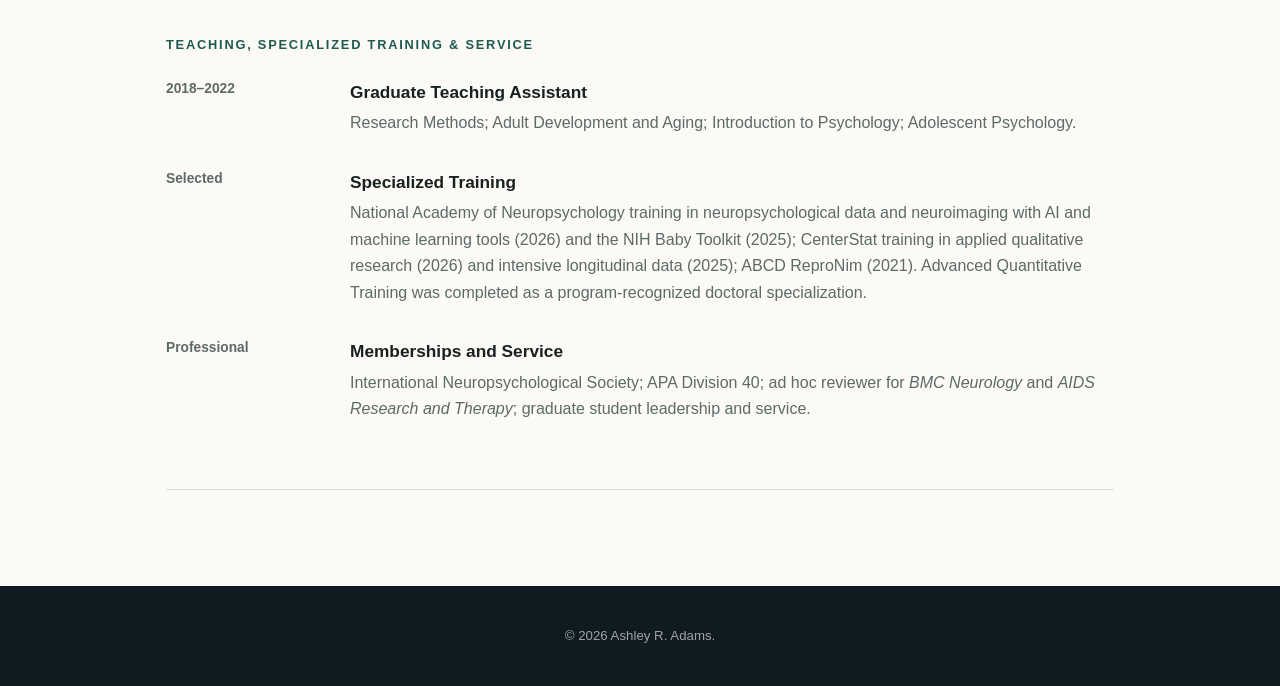
==== commit 437414d4: "Link complete verified publications list including 2026 article" ====
--- a/cv.html
+++ b/cv.html
@@ -22,7 +22,7 @@
         <a href="#education">Education</a>
         <a href="#clinical">Clinical</a>
         <a href="#research">Research</a>
-        <a href="#publications">Publications</a>
+        <a href="publications.html">Publications</a>
         <a class="nav-contact" href="mailto:asadams@fiu.edu">Contact</a>
       </nav>
     </div>
@@ -193,18 +193,19 @@
       <section id="publications" class="cv-section">
         <h2>Peer-Reviewed Publications</h2>
         <ol class="cv-pubs">
-          <li><strong>Adams, A. R.</strong>, Lehman, S. M., Thompson, E. L., Kaiver, C. M., Lopez, D., Hawes, S. W., Dick, A., ... &amp; Gonzalez, R. (2025). Joint effects of human immunodeficiency virus (HIV) and cannabis on neurocognition. <em>Neuropsychology, 39</em>(6), 473–489. <a href="https://doi.org/10.1037/neu0001003">Publication link</a>.</li>
-          <li>Thompson, E. L., Gonzalez, M. R., Scardamalia, K. M., Pham, A. V., <strong>Adams, A. R.</strong>, Gonzalez, A., … &amp; Gonzalez, R. (2025). Structural determinants of school discipline: Examining state-level racial bias and neighborhood opportunity. <em>Journal of the American Academy of Child &amp; Adolescent Psychiatry, 64</em>(11), 1305–1316.</li>
-          <li>Hawes, S. W., Littlefield, A. K., Lopez, D. A., Sher, K. J., Thompson, E. L., Gonzalez, R., … <strong>Adams, A. R.</strong>, … &amp; Thompson, W. K. (2025). Longitudinal analysis of the ABCD® Study. <em>Developmental Cognitive Neuroscience, 72</em>, 101518.</li>
-          <li>Thompson, E. L., Lehman, S. M., <strong>Adams, A. R.</strong>, Kaiver, C. M., Scarfone, G. V. R., Gonzalez, A., … &amp; Pham, A. V. (2025). The longitudinal effects of exclusionary school discipline on adolescent well-being. <em>Research on Child and Adolescent Psychopathology, 53</em>, 2069–2085.</li>
-          <li>Lehman, S. M., Thompson, E. L., <strong>Adams, A. R.</strong>, Kaiver, C. M., Hawes, S. W., &amp; Gonzalez, R. (2025). Examination of motives for cannabis use and mental health symptoms on cannabis use trajectories among adolescents. <em>Drug and Alcohol Dependence, 267</em>, 111627.</li>
-          <li>Kaiver, C. M., Thompson, E. L., Hawes, S. W., Lehman, S. M., <strong>Adams, A. R.</strong>, Wing, D., … &amp; Gonzalez, R. (2025). The impact of physical activity on substance use experimentation and initiation among adolescents: Results from the ABCD Study® cohort. <em>Drug and Alcohol Dependence Reports, 16</em>, 100373.</li>
-          <li>Lehman, S. M., Thompson, E. L., <strong>Adams, A. R.</strong>, Hawes, S. W., Pacheco-Colón, I., Granja, K., Paula, D. C., &amp; Gonzalez, R. (2023). Motives for cannabis use and risky decision-making influence cannabis use trajectories in teens. <em>Brain Sciences, 13</em>(10), 1405.</li>
-          <li>Lehman, S. M., Thompson, E. L., Pacheco-Colón, I., Hawes, S. W., <strong>Adams, A. R.</strong>, Granja, K., Pulido, W. J., &amp; Gonzalez, R. (2023). Cannabis use and episodic memory performance among adolescents: Moderating effects of depression symptoms and sex. <em>Journal of the International Neuropsychological Society, 29</em>(8), 715–723.</li>
-          <li>Thompson, E. L., <strong>Adams, A. R.</strong>, Pacheco-Colón, I., Lopez-Quintero, C., Limia, J. M., Pulido, W. J., &amp; Gonzalez, R. (2023). An exploratory follow-up study of cannabis use and decision-making under various risk conditions within adolescence. <em>Neuropsychology, 37</em>(5), 544–556.</li>
-          <li>Thompson, E. L., Pacheco-Colón, I., Lehman, S. M., <strong>Adams, A. R.</strong>, Hawes, S. W., Paula, D. C., Granja, K., Pulido, W. J., &amp; Gonzalez, R. (2021). Sex differences in bidirectional associations between conduct problems and cannabis use across two years of adolescence. <em>Drug and Alcohol Dependence, 228</em>, 109098.</li>
-          <li>Finan, L. J., Linden-Carmichael, A. N., <strong>Adams, A. R.</strong>, Youngquist, A., Lipperman-Kreda, S., &amp; Mello, Z. R. (2021). Time perspective and substance use: An examination across three adolescent samples. <em>Addiction Research &amp; Theory, 30</em>(1), 20–29.</li>
-          <li>Flannery, J. S., Riedel, M. C., Salo, T., Hill-Bowen, L. D., Poudel, R., <strong>Adams, A. R.</strong>, … &amp; Sutherland, M. T. (2021). Interactive effects of HIV infection and cannabis use on insula subregion functional connectivity. <em>Journal of Neuroimmune Pharmacology, 17</em>, 99–116.</li>
+          <li>Thompson, E. L., <strong>Adams, A. R.</strong>, Lehman, S. M., Kaiver, C. M., Hawes, S. W., Scardamalia, K. M., Pham, A. V., &amp; Gonzalez, R. (2026). Reporter discrepancies in the associations between mental health concerns and school discipline. <em>JAACAP Open, 4</em>(3), 475–487. <a href="https://doi.org/10.1016/j.jaacop.2026.01.001">Read article</a></li>
+          <li><strong>Adams, A. R.</strong>, Lehman, S. M., Thompson, E. L., Kaiver, C. M., Lopez, D., Hawes, S. W., Lerner, B., Lopez-Quintero, C., &amp; Gonzalez, R. (2025). Joint effects of human immunodeficiency virus (HIV) and cannabis on neurocognition. <em>Neuropsychology, 39</em>(6), 473–489. <a href="https://doi.org/10.1037/neu0001003">Read article</a></li>
+          <li>Thompson, E. L., Gonzalez, M. R., Scardamalia, K. M., Pham, A. V., <strong>Adams, A. R.</strong>, Gonzalez, A., … &amp; Gonzalez, R. (2025). Structural determinants of school discipline: Examining state-level racial bias and neighborhood opportunity. <em>Journal of the American Academy of Child &amp; Adolescent Psychiatry, 64</em>(11), 1305–1316. <a href="https://doi.org/10.1016/j.jaac.2024.10.017">Read article</a></li>
+          <li>Hawes, S. W., Littlefield, A. K., Lopez, D. A., Sher, K. J., Thompson, E. L., Gonzalez, R., … <strong>Adams, A. R.</strong>, … &amp; Thompson, W. K. (2025). Longitudinal analysis of the ABCD® Study. <em>Developmental Cognitive Neuroscience, 72</em>, 101518. <a href="https://doi.org/10.1016/j.dcn.2025.101518">Read article</a></li>
+          <li>Thompson, E. L., Lehman, S. M., <strong>Adams, A. R.</strong>, Kaiver, C. M., Scarfone, G. V. R., Gonzalez, A., … &amp; Pham, A. V. (2025). The longitudinal effects of exclusionary school discipline on adolescent well-being. <em>Research on Child and Adolescent Psychopathology, 53</em>, 2069–2085. <a href="https://doi.org/10.1007/s10802-025-01386-y">Read article</a></li>
+          <li>Lehman, S. M., Thompson, E. L., <strong>Adams, A. R.</strong>, Kaiver, C. M., Hawes, S. W., &amp; Gonzalez, R. (2025). Examination of motives for cannabis use and mental health symptoms on cannabis use trajectories among adolescents. <em>Drug and Alcohol Dependence, 267</em>, 111627. <a href="https://doi.org/10.1016/j.drugalcdep.2024.111627">Read article</a></li>
+          <li>Kaiver, C. M., Thompson, E. L., Hawes, S. W., Lehman, S. M., <strong>Adams, A. R.</strong>, Wing, D., … &amp; Gonzalez, R. (2025). The impact of physical activity on substance use experimentation and initiation among adolescents: Results from the ABCD Study® cohort. <em>Drug and Alcohol Dependence Reports, 16</em>, 100373. <a href="https://doi.org/10.1016/j.dadr.2025.100373">Read article</a></li>
+          <li>Lehman, S. M., Thompson, E. L., <strong>Adams, A. R.</strong>, Hawes, S. W., Pacheco-Colón, I., Granja, K., Paula, D. C., &amp; Gonzalez, R. (2023). Motives for cannabis use and risky decision-making influence cannabis use trajectories in teens. <em>Brain Sciences, 13</em>(10), 1405. <a href="https://doi.org/10.3390/brainsci13101405">Read article</a></li>
+          <li>Lehman, S. M., Thompson, E. L., Pacheco-Colón, I., Hawes, S. W., <strong>Adams, A. R.</strong>, Granja, K., Pulido, W. J., &amp; Gonzalez, R. (2023). Cannabis use and episodic memory performance among adolescents: Moderating effects of depression symptoms and sex. <em>Journal of the International Neuropsychological Society, 29</em>(8), 715–723. <a href="https://doi.org/10.1017/S135561772300005X">Read article</a></li>
+          <li>Thompson, E. L., <strong>Adams, A. R.</strong>, Pacheco-Colón, I., Lopez-Quintero, C., Limia, J. M., Pulido, W. J., &amp; Gonzalez, R. (2023). An exploratory follow-up study of cannabis use and decision-making under various risk conditions within adolescence. <em>Neuropsychology, 37</em>(5), 544–556. <a href="https://doi.org/10.1037/neu0000897">Read article</a></li>
+          <li>Thompson, E. L., Pacheco-Colón, I., Lehman, S. M., <strong>Adams, A. R.</strong>, Hawes, S. W., Paula, D. C., Granja, K., Pulido, W. J., &amp; Gonzalez, R. (2021). Sex differences in bidirectional associations between conduct problems and cannabis use across two years of adolescence. <em>Drug and Alcohol Dependence, 228</em>, 109098. <a href="https://doi.org/10.1016/j.drugalcdep.2021.109098">Read article</a></li>
+          <li>Finan, L. J., Linden-Carmichael, A. N., <strong>Adams, A. R.</strong>, Youngquist, A., Lipperman-Kreda, S., &amp; Mello, Z. R. (2022). Time perspective and substance use: An examination across three adolescent samples. <em>Addiction Research &amp; Theory, 30</em>(2), 112–118. <a href="https://doi.org/10.1080/16066359.2021.1948537">Read article</a></li>
+          <li>Flannery, J. S., Riedel, M. C., Salo, T., Hill-Bowen, L. D., Poudel, R., <strong>Adams, A. R.</strong>, … &amp; Sutherland, M. T. (2022). Interactive effects of HIV infection and cannabis use on insula subregion functional connectivity. <em>Journal of Neuroimmune Pharmacology, 17</em>(1–2), 289–304. <a href="https://doi.org/10.1007/s11481-021-10005-8">Read article</a></li>
         </ol>
         <h3>Manuscripts Under Review</h3>
         <p>Thompson, E. L., Waisser, A., Novoa, O. B., Lembo, M., <strong>Adams, A. R.</strong>, Kaiver, C. M., Lehman, S. M., &amp; Sanchez, M. (2026). State-level immigration climate and earlier substance use onset among Hispanic adolescents in the ABCD Study.</p>
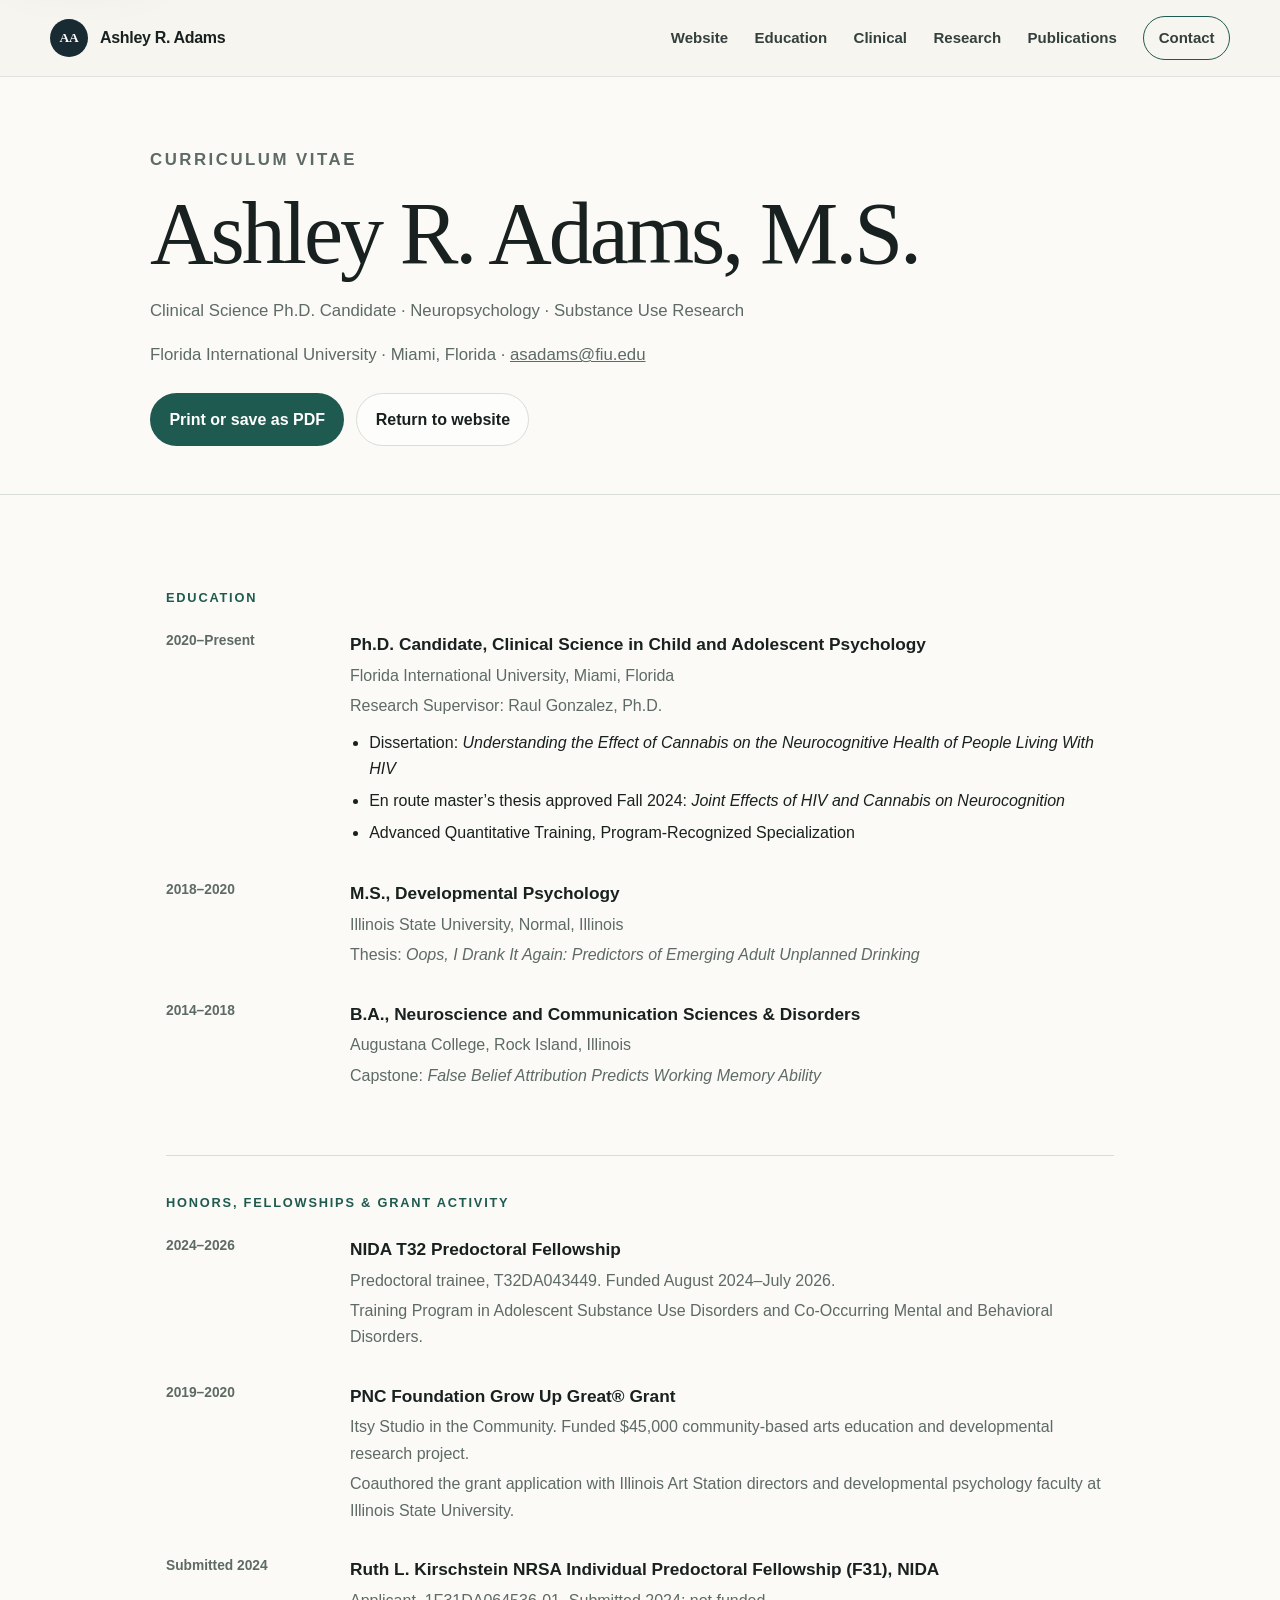
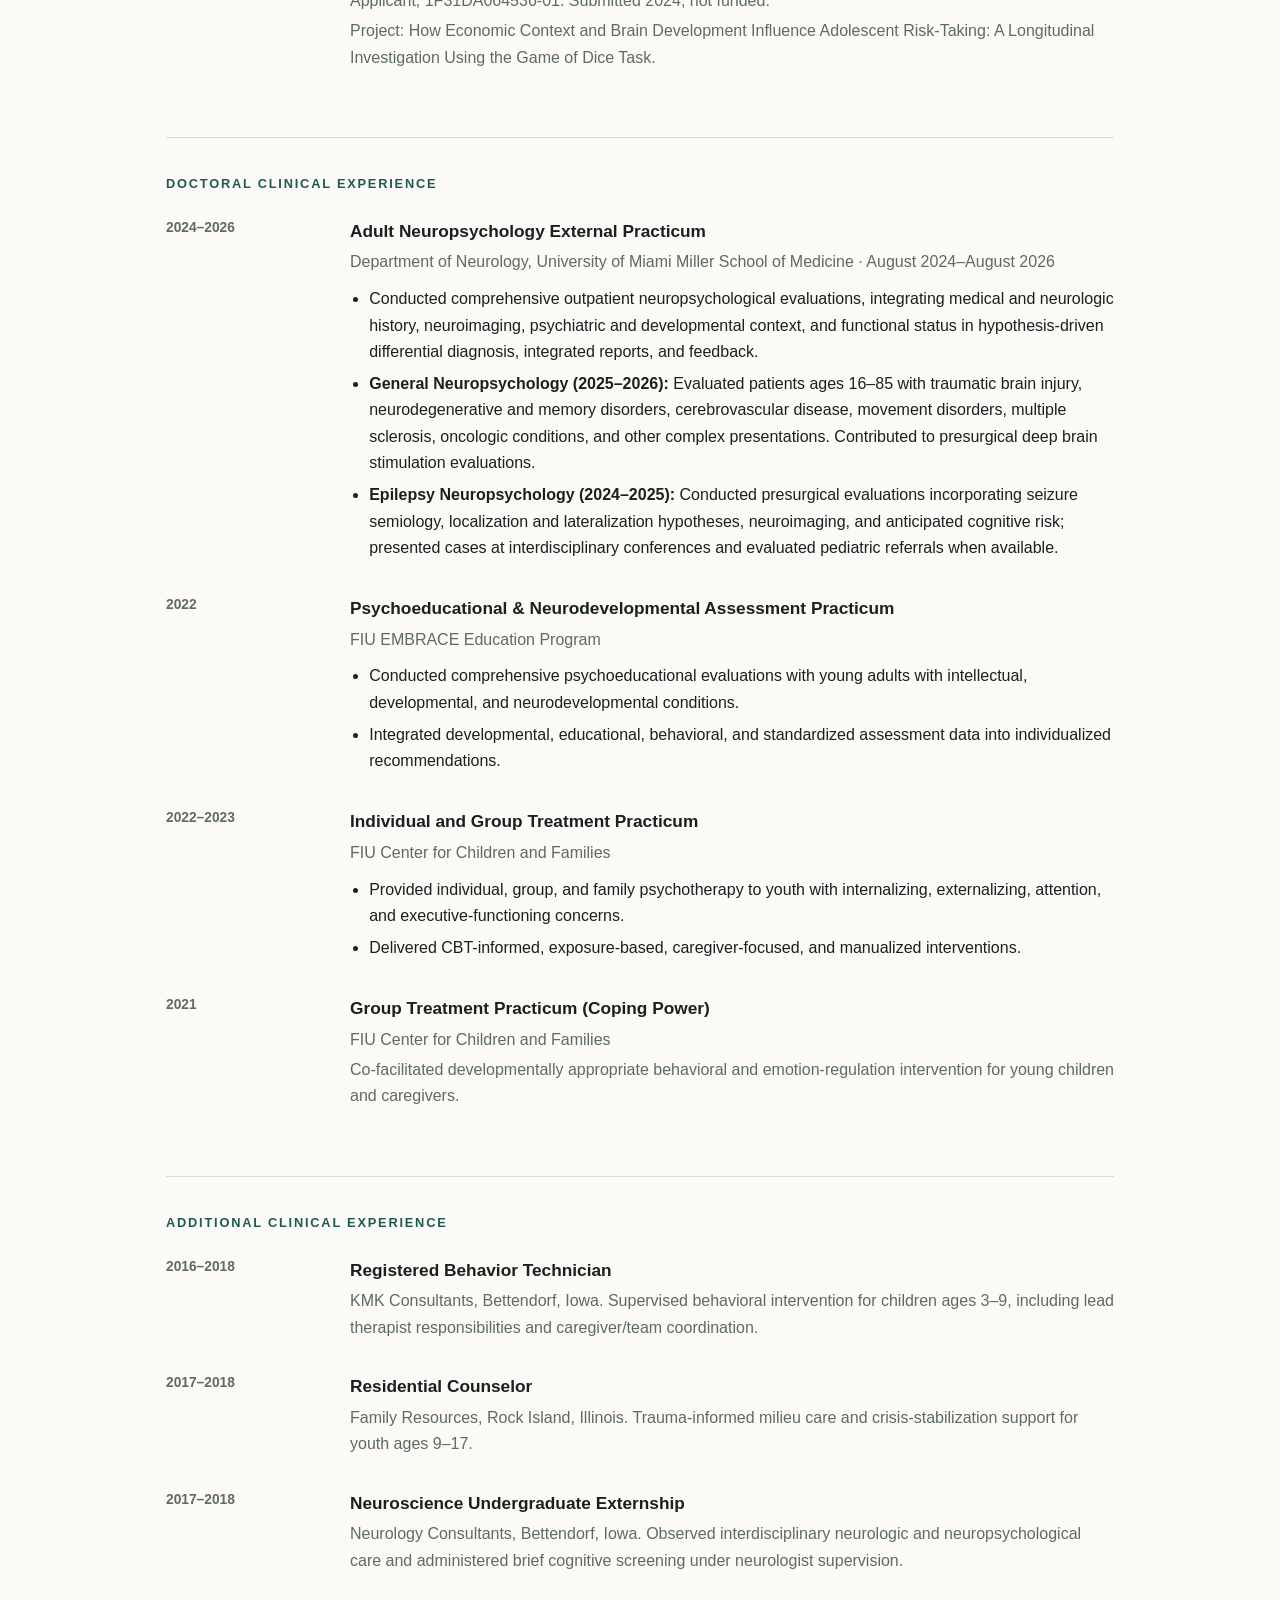
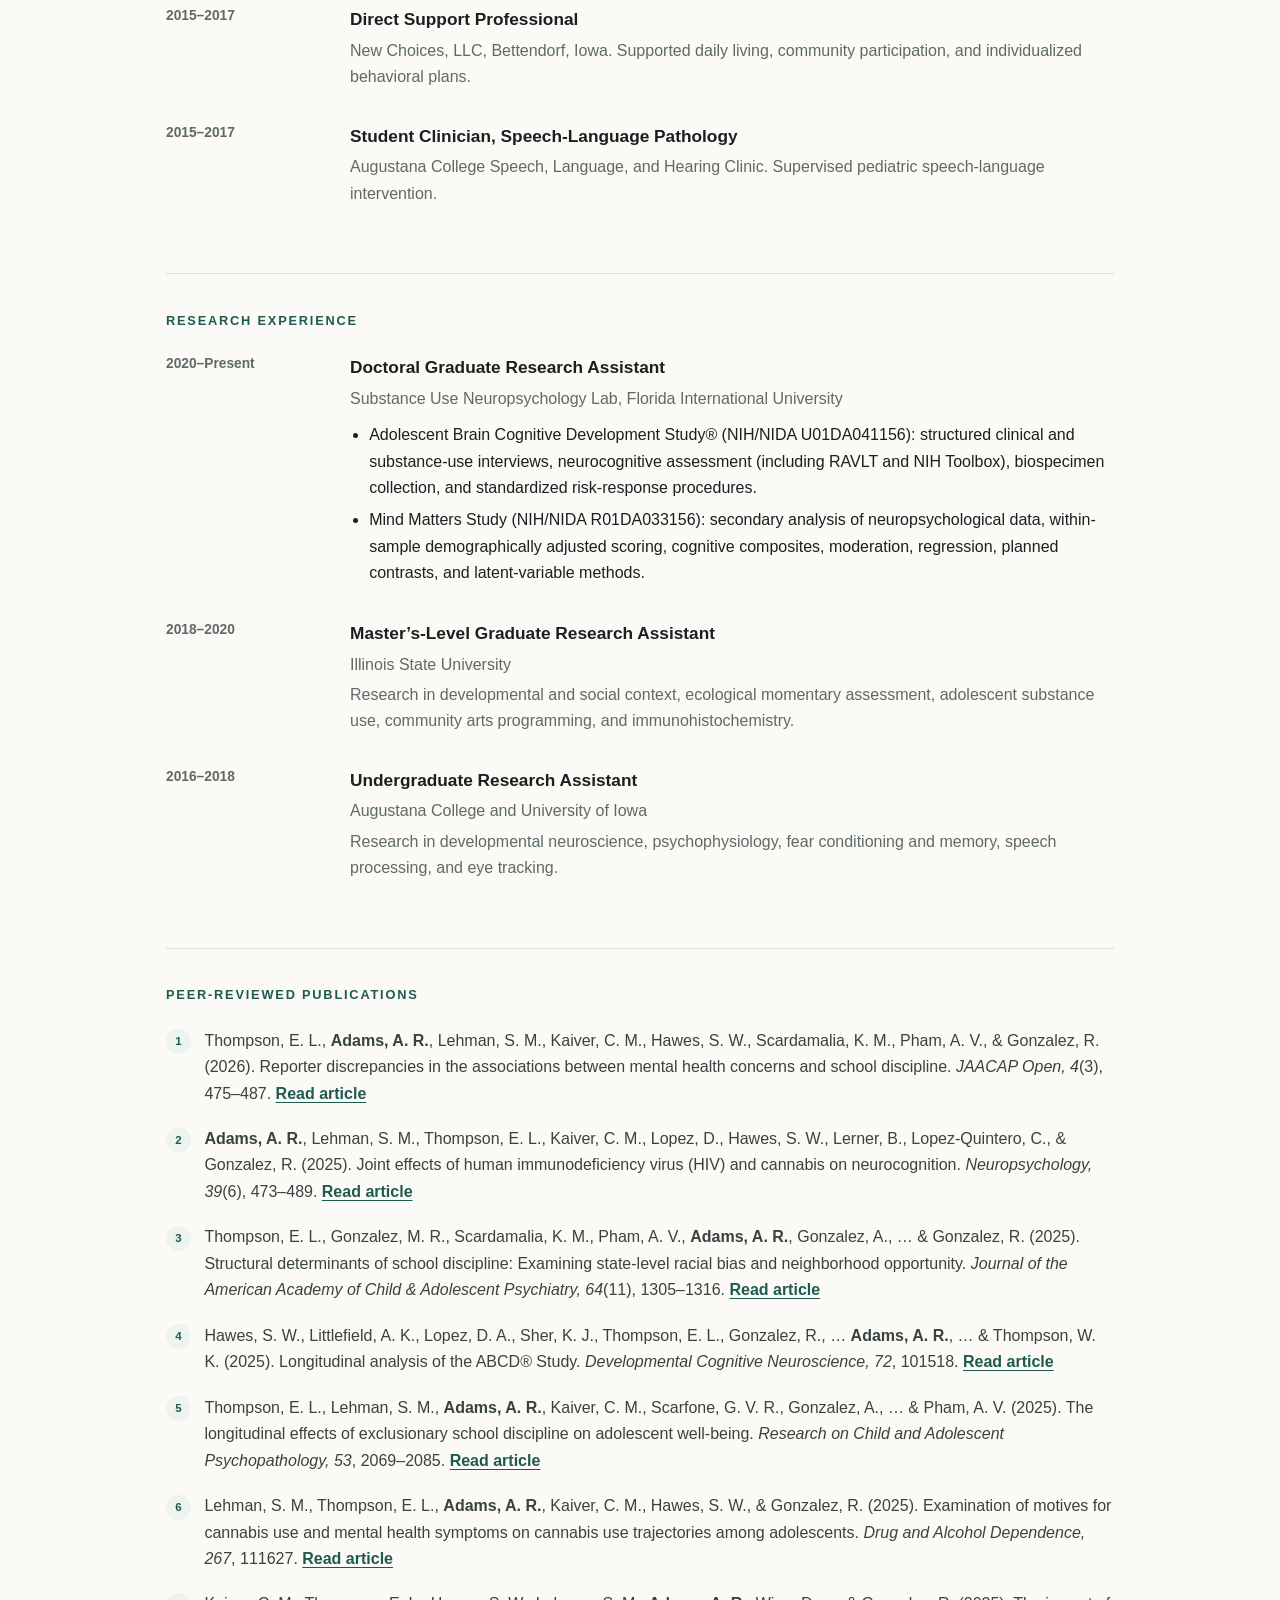
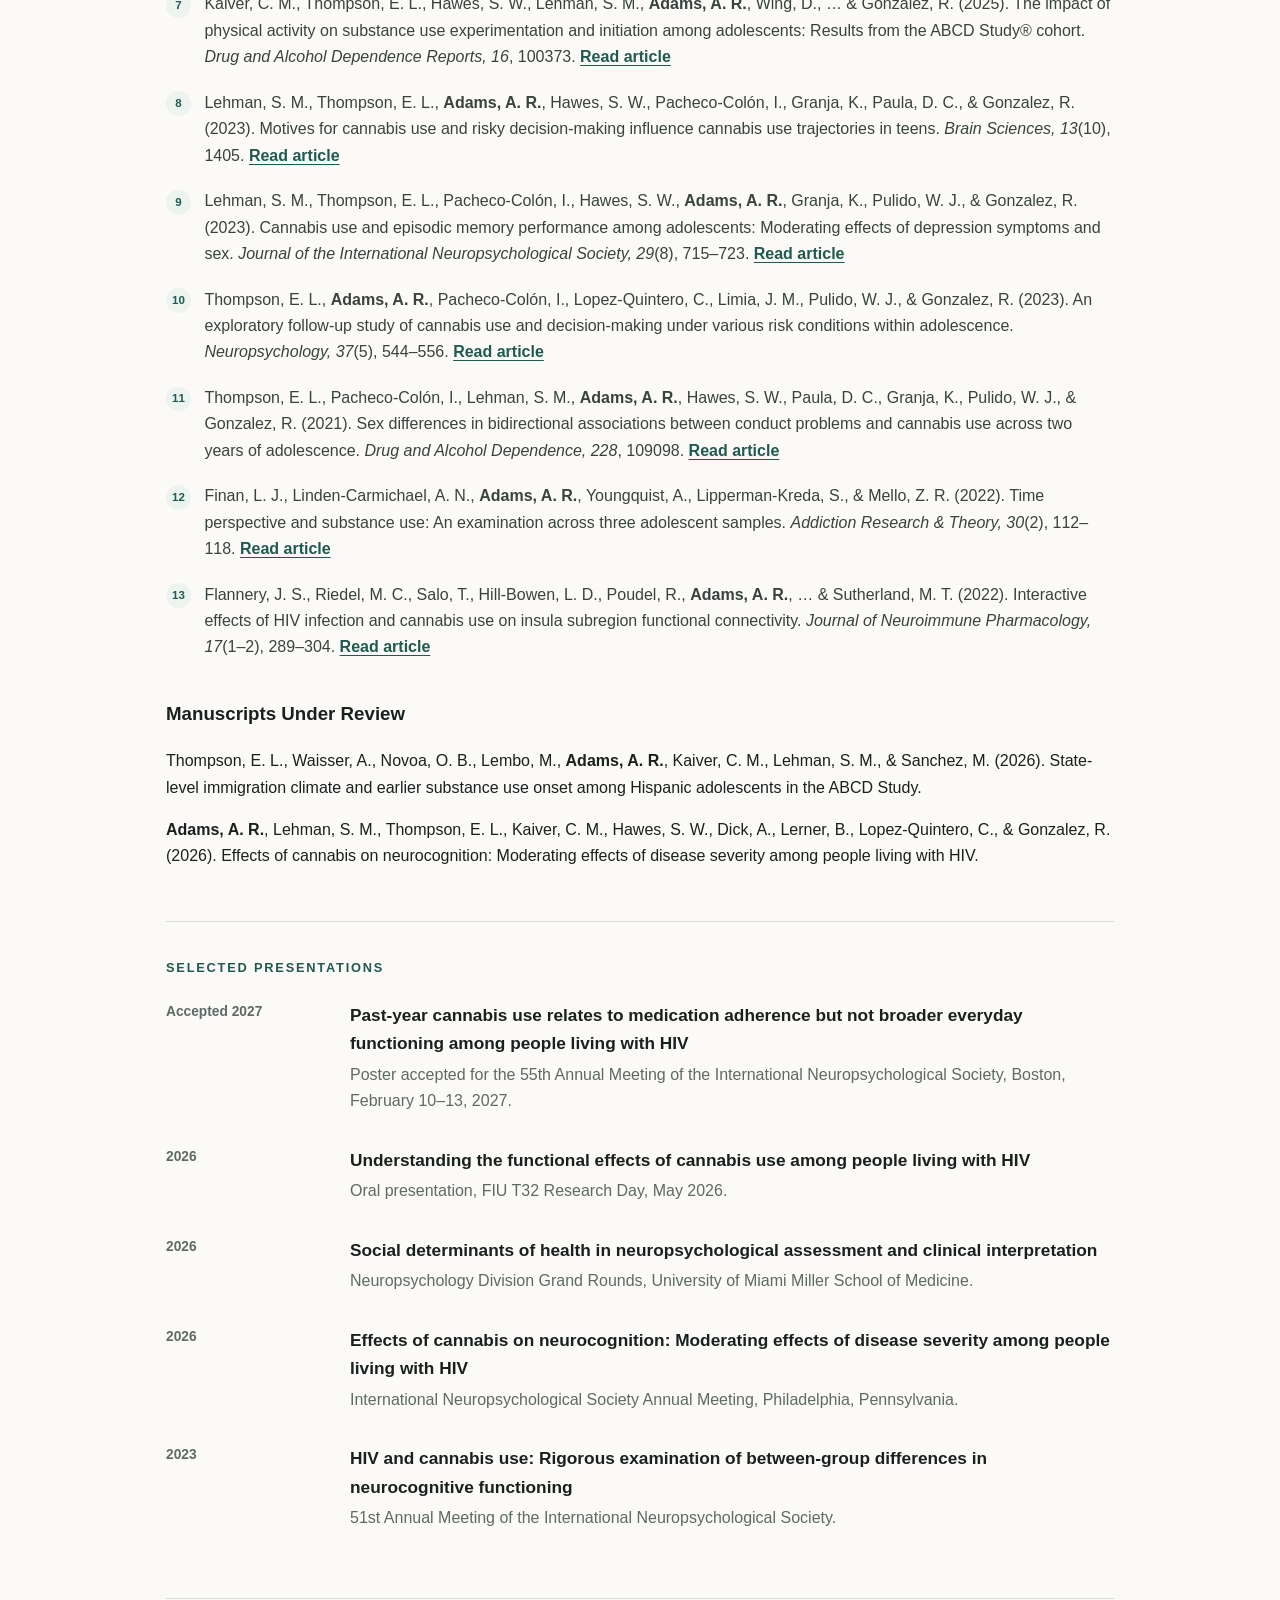
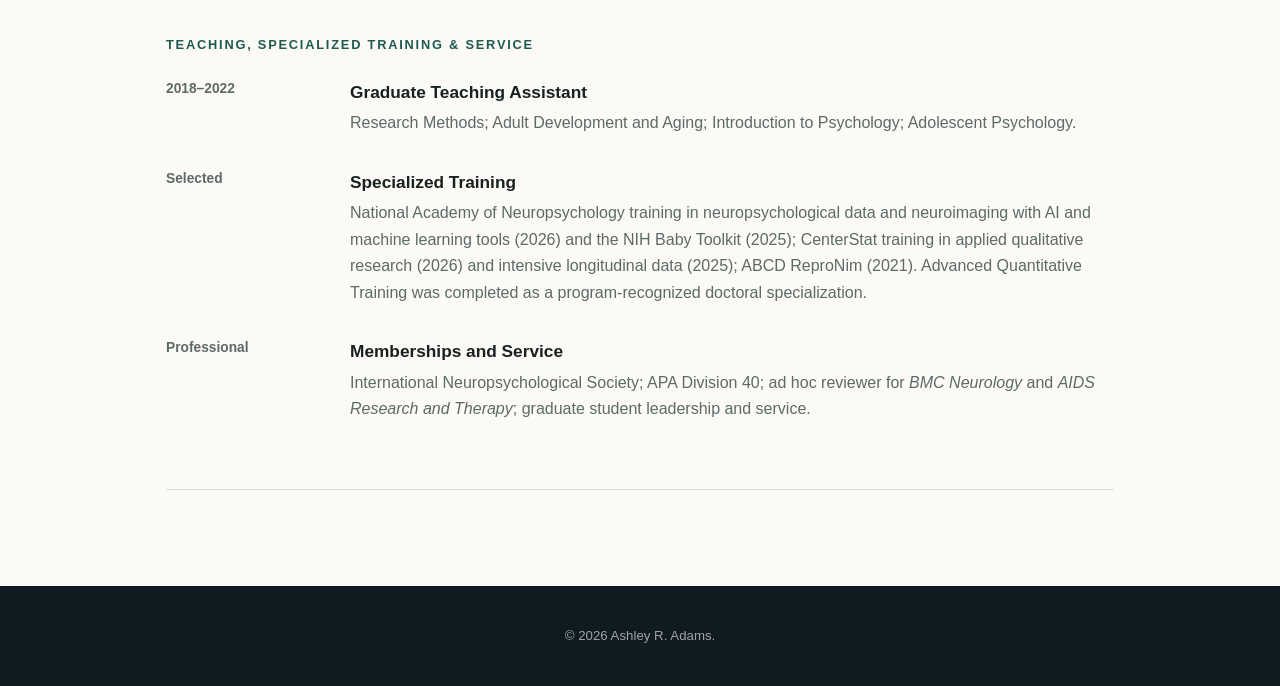
==== commit 4e4b4dac: "Use precise methods terminology without nonlinear shorthand" ====
--- a/cv.html
+++ b/cv.html
@@ -168,7 +168,7 @@
             <p>Substance Use Neuropsychology Lab, Florida International University</p>
             <ul>
               <li>Adolescent Brain Cognitive Development Study® (NIH/NIDA U01DA041156): structured clinical and substance-use interviews, neurocognitive assessment (including RAVLT and NIH Toolbox), biospecimen collection, and standardized risk-response procedures.</li>
-              <li>Mind Matters Study (NIH/NIDA R01DA033156): secondary analysis of neuropsychological data, within-sample demographically adjusted scoring, cognitive composites, moderation, nonlinear associations, regression, and latent-variable methods.</li>
+              <li>Mind Matters Study (NIH/NIDA R01DA033156): secondary analysis of neuropsychological data, within-sample demographically adjusted scoring, cognitive composites, moderation, regression, planned contrasts, and latent-variable methods.</li>
             </ul>
           </div>
         </article>
--- a/styles.css
+++ b/styles.css
@@ -456,7 +456,7 @@
   background: var(--navy);
   color: var(--white);
   display: grid;
-  grid-template-columns: 1.05fr .95fr;
+  grid-template-columns: 1fr;
   align-items: end;
   gap: 2rem;
 }
@@ -722,3 +722,12 @@
   .cv-section { break-inside: avoid; }
   a { text-decoration: none; }
 }
+
+/* Long-form research and publication archive */
+.project-feature-details { max-width: 950px; }
+.project-feature .dissertation-lead { color: #fff; font-family: Georgia, 'Times New Roman', serif; font-size: clamp(1.22rem, 2vw, 1.65rem); line-height: 1.4; }
+.publications-intro h1 { margin: 0; font-size: clamp(2.2rem, 5vw, 4rem); }
+.publications-intro { padding-bottom: clamp(2rem, 4vw, 3rem); }
+.publication-read { margin-top: .65rem !important; }
+.publication-read a, .cv-pubs a { color: var(--accent); font-weight: 750; text-decoration: underline; text-underline-offset: .16em; }
+.publication-status { font-size: .89rem; font-style: italic; }
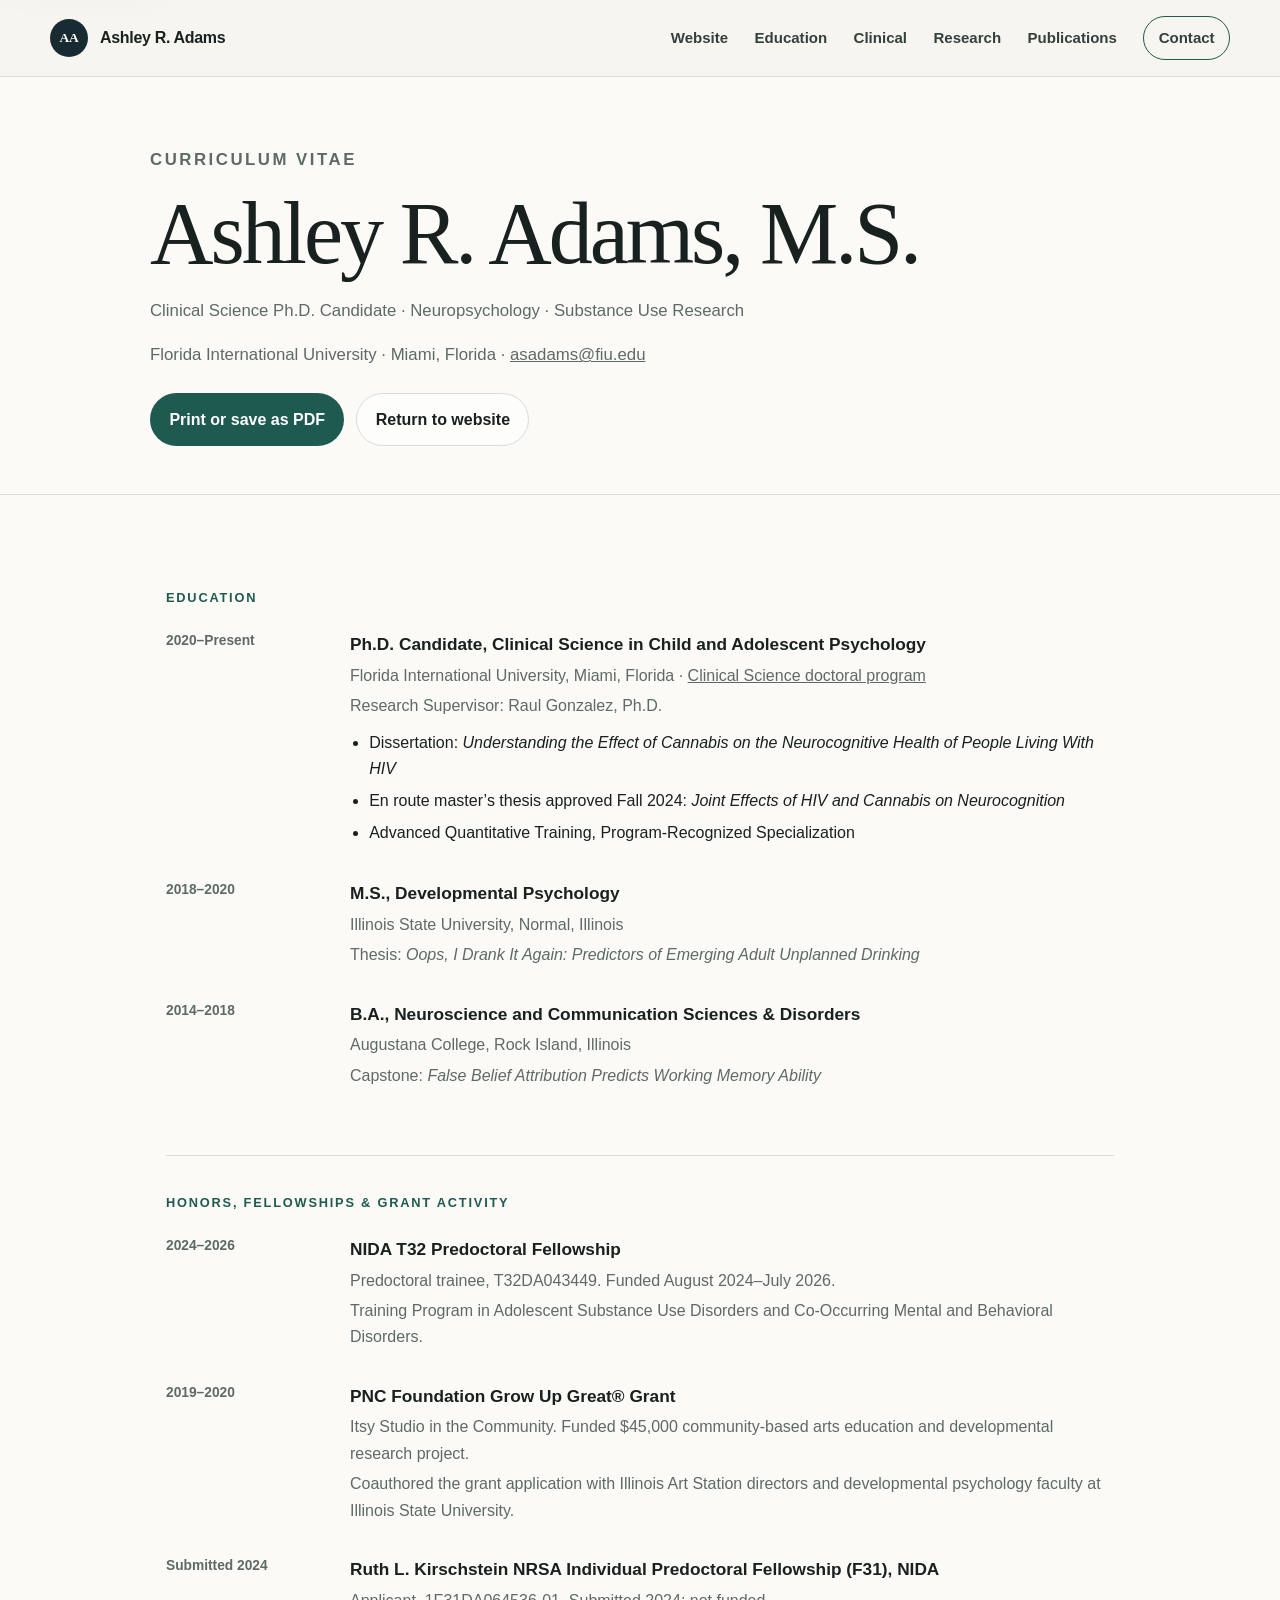
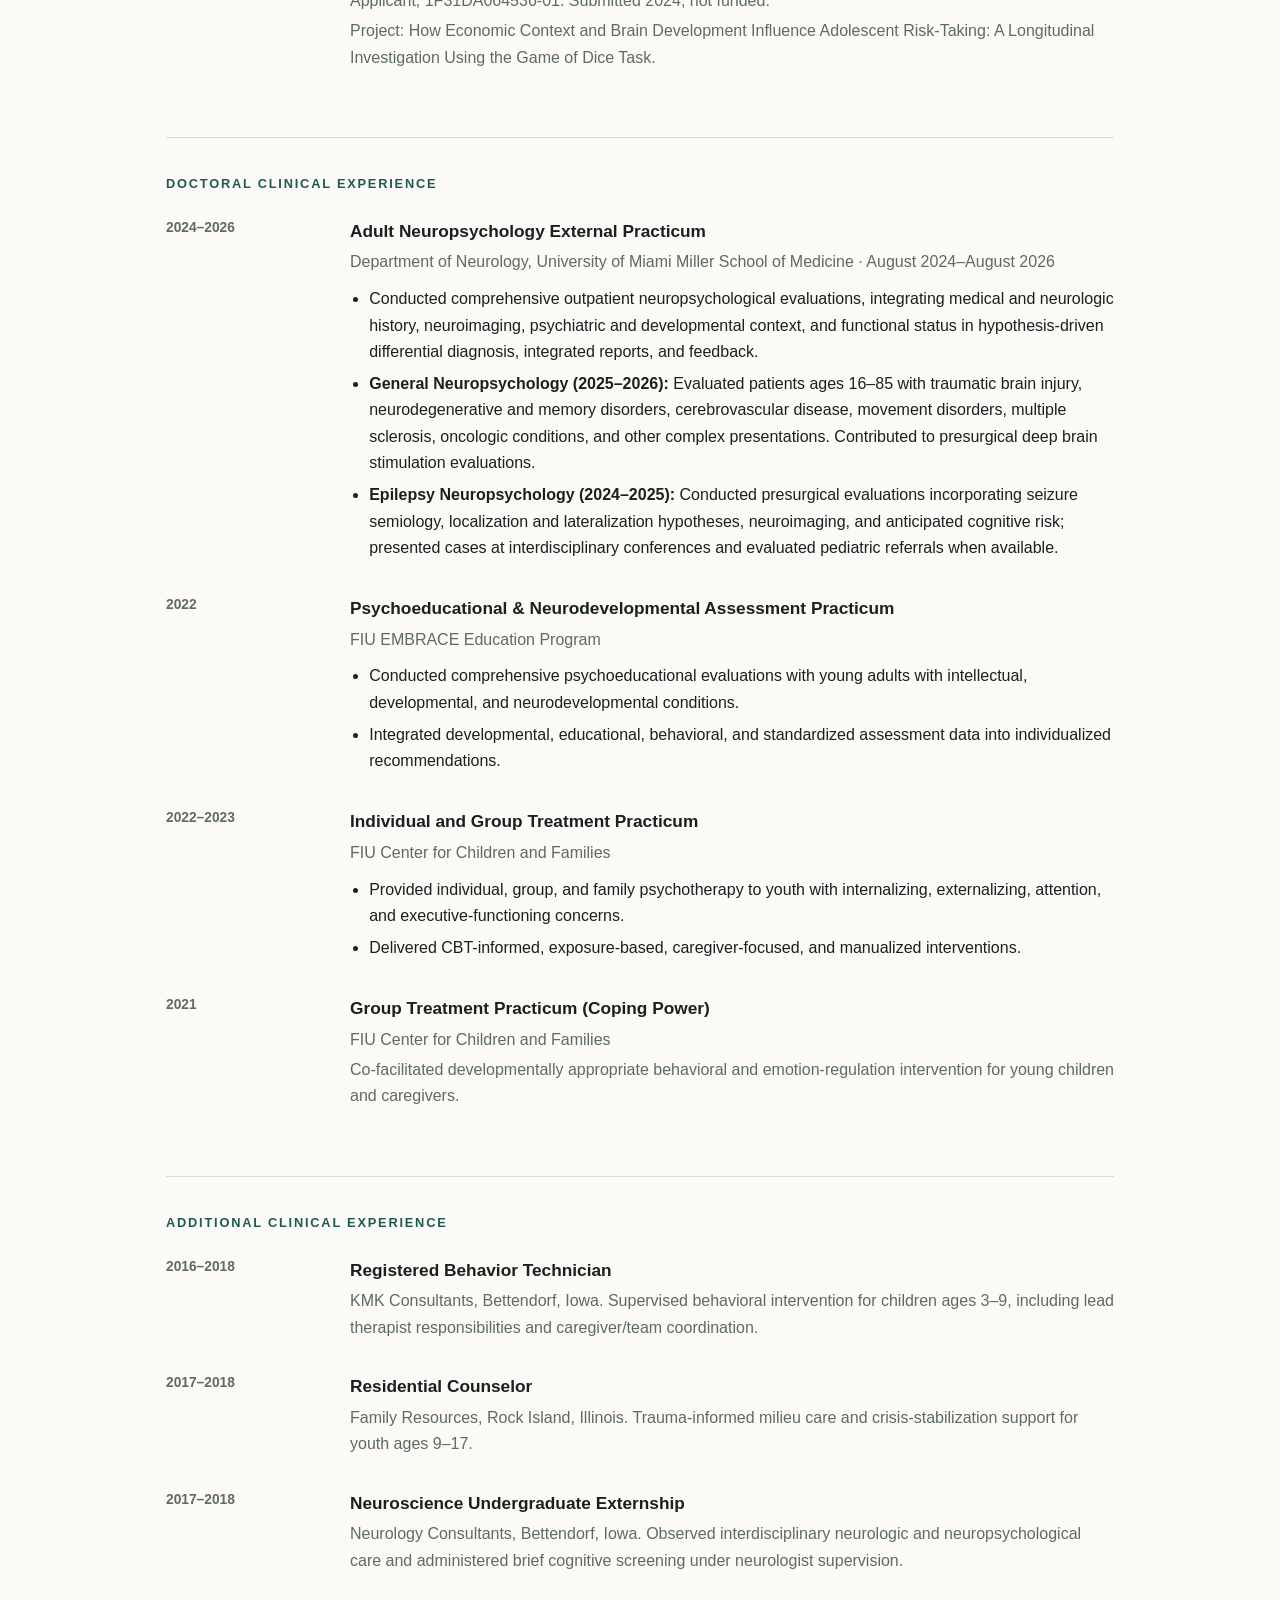
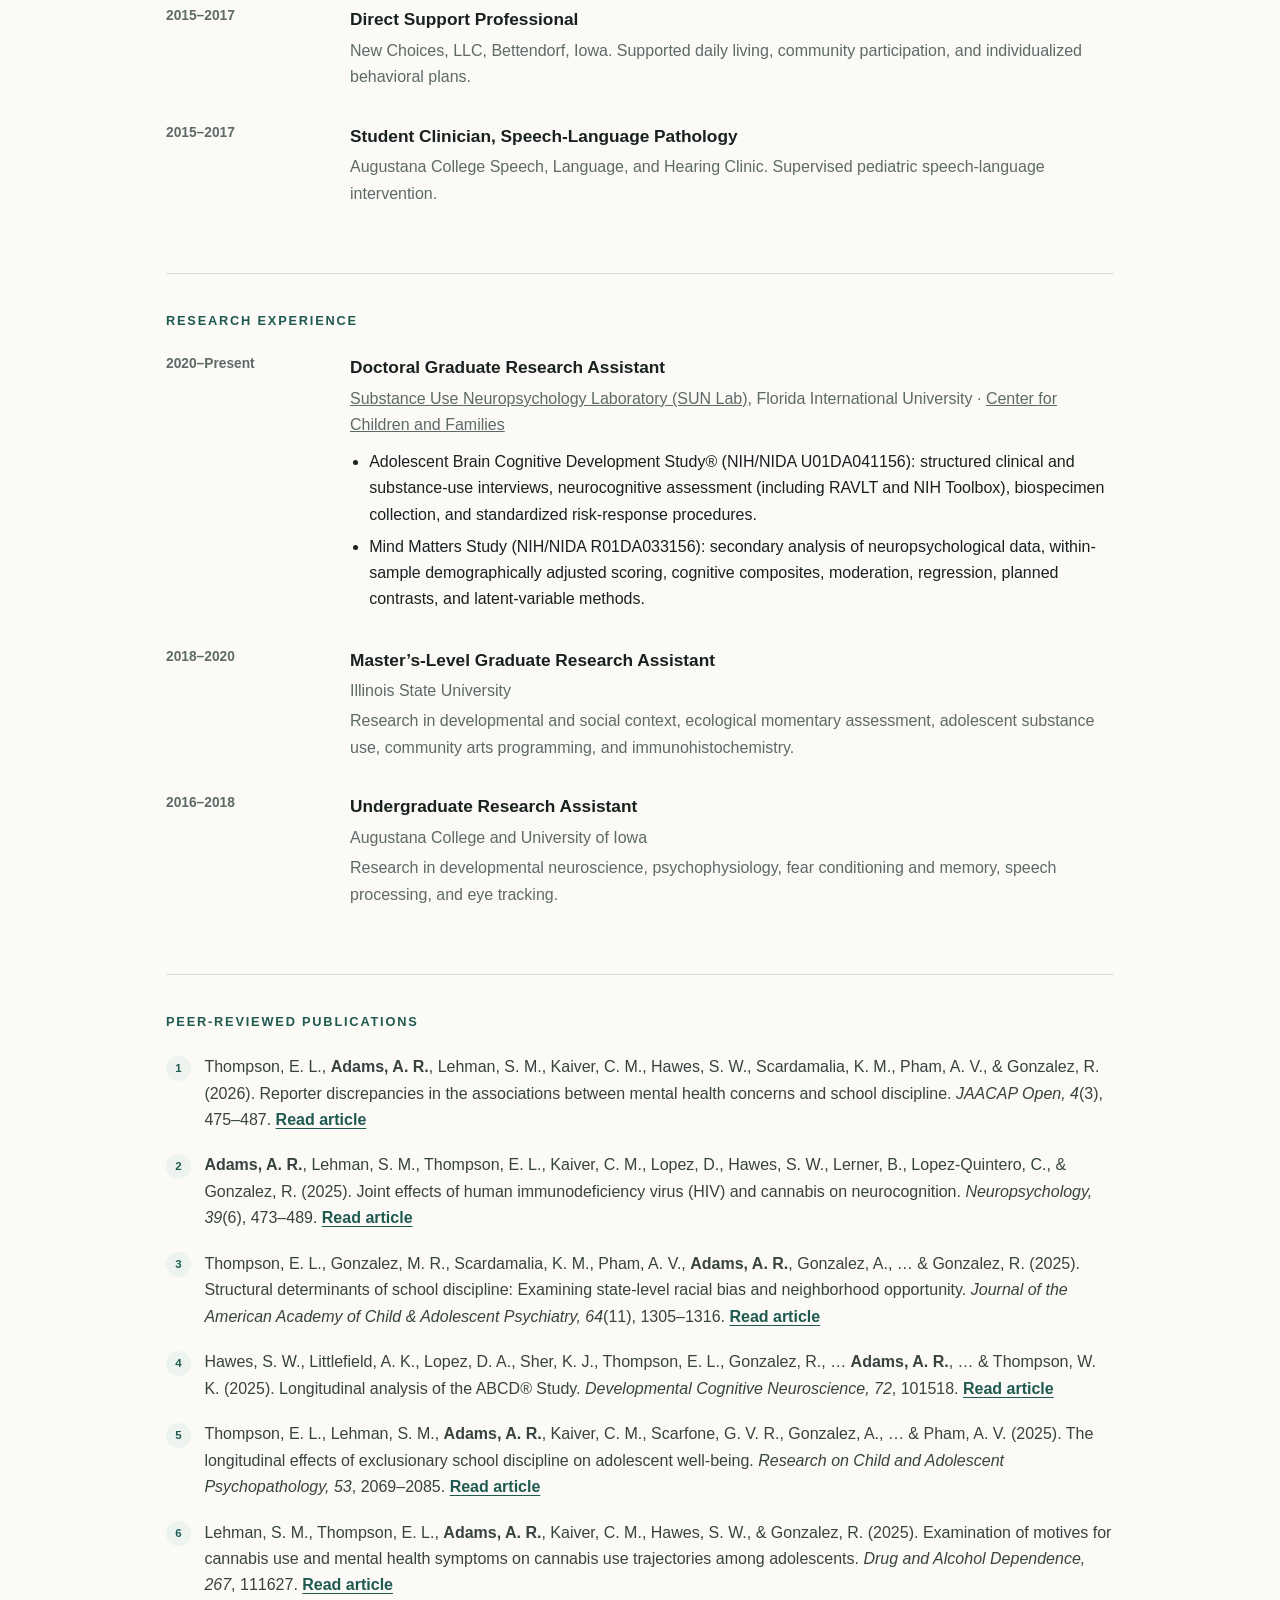
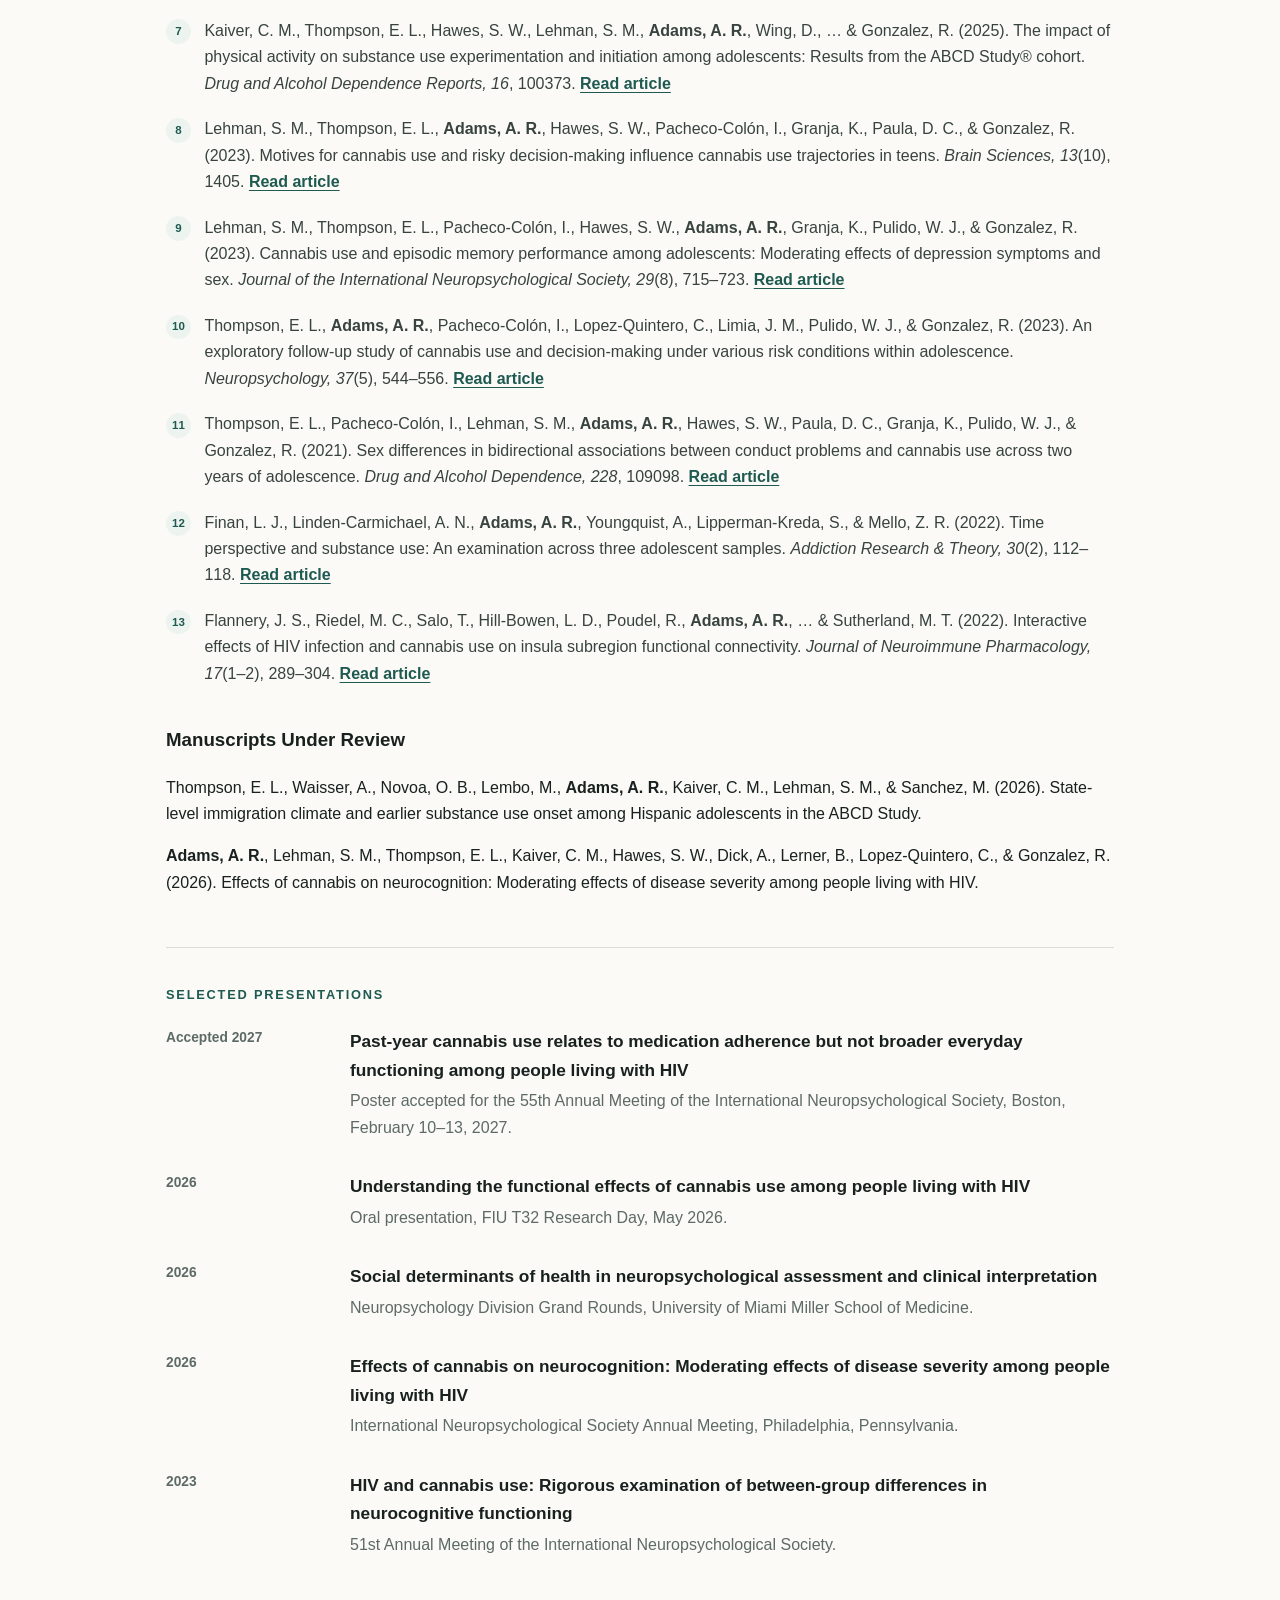
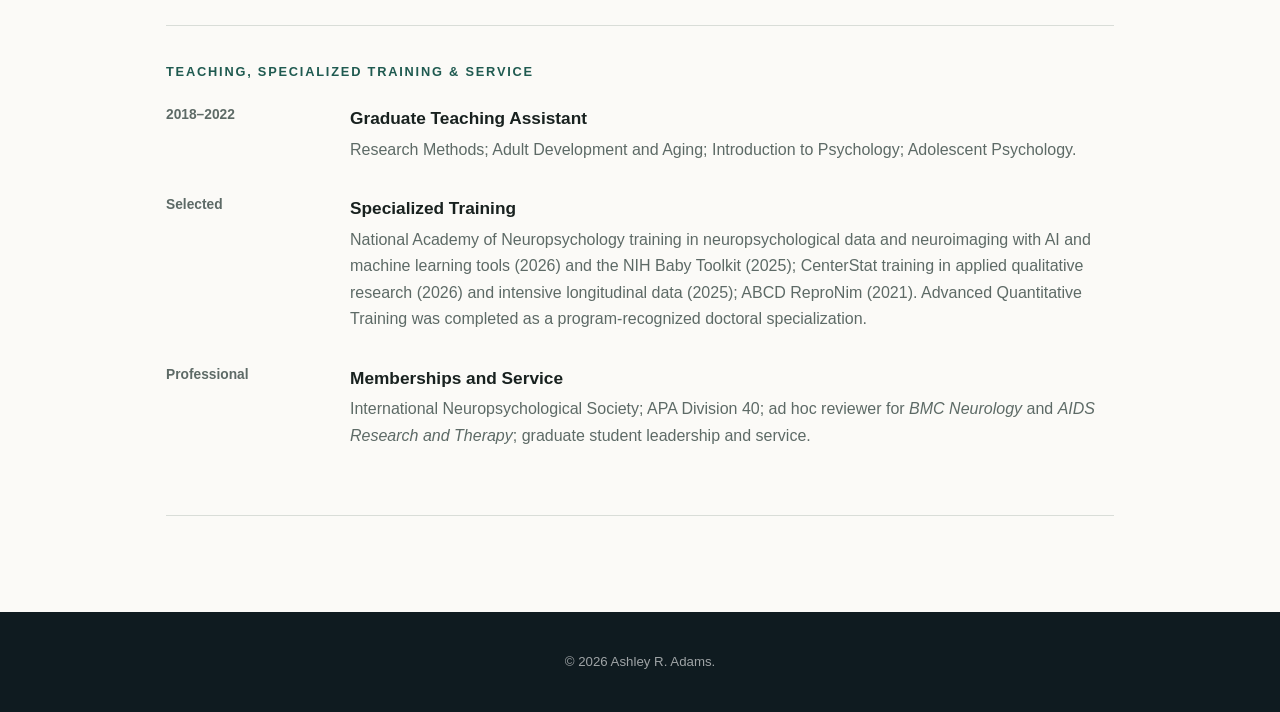
==== commit 3e560cfd: "Add official FIU program and lab links to online CV" ====
--- a/cv.html
+++ b/cv.html
@@ -49,7 +49,7 @@
           <time>2020–Present</time>
           <div>
             <h3>Ph.D. Candidate, Clinical Science in Child and Adolescent Psychology</h3>
-            <p>Florida International University, Miami, Florida</p>
+            <p>Florida International University, Miami, Florida · <a href="https://case.fiu.edu/psychology/students/graduate/phd-in-clinical-science-in-child-and-adolescent-psychology/">Clinical Science doctoral program</a></p>
             <p>Research Supervisor: Raul Gonzalez, Ph.D.</p>
             <ul>
               <li>Dissertation: <em>Understanding the Effect of Cannabis on the Neurocognitive Health of People Living With HIV</em></li>
@@ -165,7 +165,7 @@
           <time>2020–Present</time>
           <div>
             <h3>Doctoral Graduate Research Assistant</h3>
-            <p>Substance Use Neuropsychology Lab, Florida International University</p>
+            <p><a href="https://sunlab.fiu.edu/">Substance Use Neuropsychology Laboratory (SUN Lab)</a>, Florida International University · <a href="https://ccf.fiu.edu/">Center for Children and Families</a></p>
             <ul>
               <li>Adolescent Brain Cognitive Development Study® (NIH/NIDA U01DA041156): structured clinical and substance-use interviews, neurocognitive assessment (including RAVLT and NIH Toolbox), biospecimen collection, and standardized risk-response procedures.</li>
               <li>Mind Matters Study (NIH/NIDA R01DA033156): secondary analysis of neuropsychological data, within-sample demographically adjusted scoring, cognitive composites, moderation, regression, planned contrasts, and latent-variable methods.</li>
--- a/styles.css
+++ b/styles.css
@@ -731,3 +731,16 @@
 .publication-read { margin-top: .65rem !important; }
 .publication-read a, .cv-pubs a { color: var(--accent); font-weight: 750; text-decoration: underline; text-underline-offset: .16em; }
 .publication-status { font-size: .89rem; font-style: italic; }
+
+/* Dissertation findings and study repository index */
+.dissertation-results { display: grid; gap: 1.6rem; margin: .3rem 0 .5rem; }
+.dissertation-result { border-left: 2px solid rgba(169, 213, 200, .55); padding-left: 1.2rem; }
+.project-feature h4 { margin: 0 0 .65rem; font-family: Georgia, "Times New Roman", serif; font-size: 1.25rem; font-weight: 600; line-height: 1.3; color: var(--white); }
+.dissertation-next { border-top: 1px solid rgba(255,255,255,.22); padding-top: 1.3rem; }
+.dissertation-repos { margin-top: .2rem; padding: 1.35rem; border: 1px solid rgba(169,213,200,.28); border-radius: 16px; background: rgba(255,255,255,.035); }
+.dissertation-repos ul { list-style: none; margin: 0; padding: 0; display: grid; gap: 0; }
+.dissertation-repos li { display: flex; justify-content: space-between; align-items: baseline; flex-wrap: wrap; gap: .25rem 1rem; padding: .8rem 0; border-bottom: 1px solid rgba(255,255,255,.12); }
+.dissertation-repos li:last-child { border-bottom: none; }
+.dissertation-repos a { color: #d2efe5; font-weight: 650; text-underline-offset: .17em; }
+.dissertation-repos li span { color: rgba(255,255,255,.65); font-size: .86rem; }
+.project-feature .repo-note { margin-top: .8rem; font-size: .87rem; }
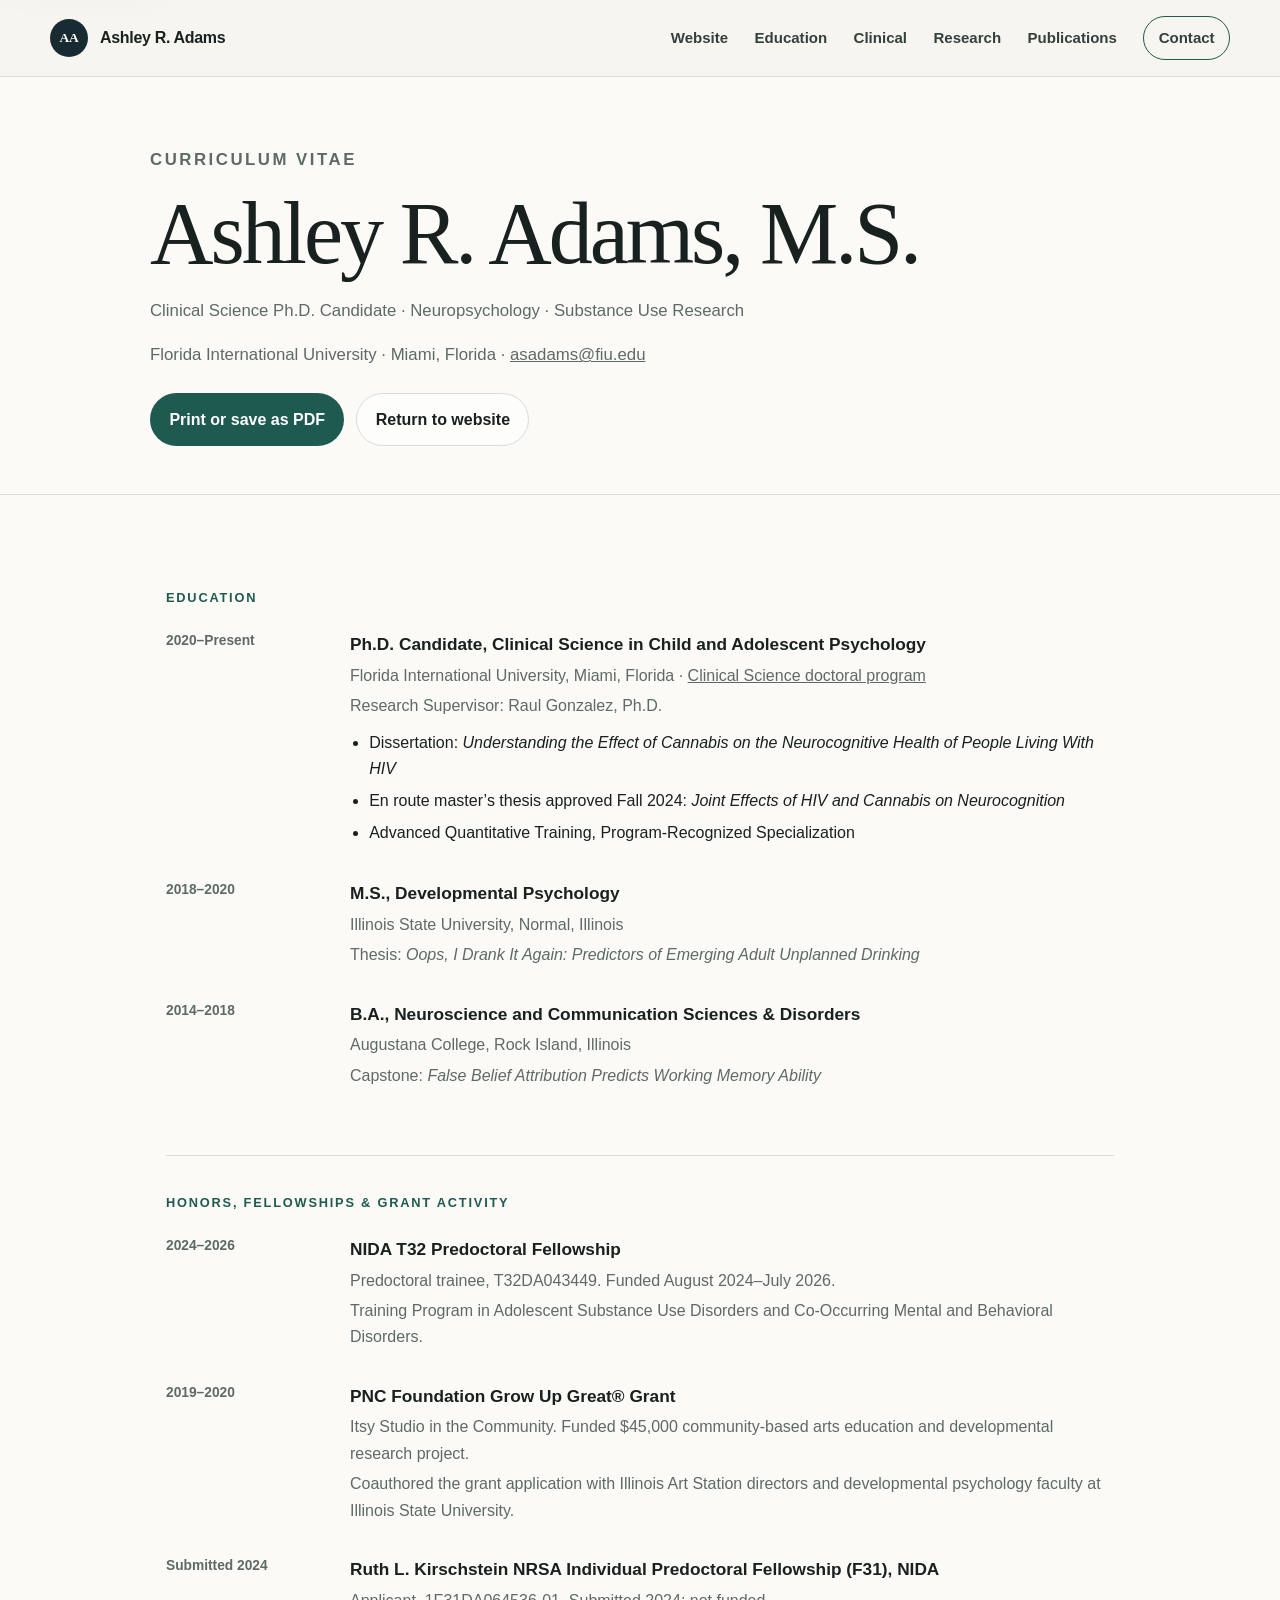
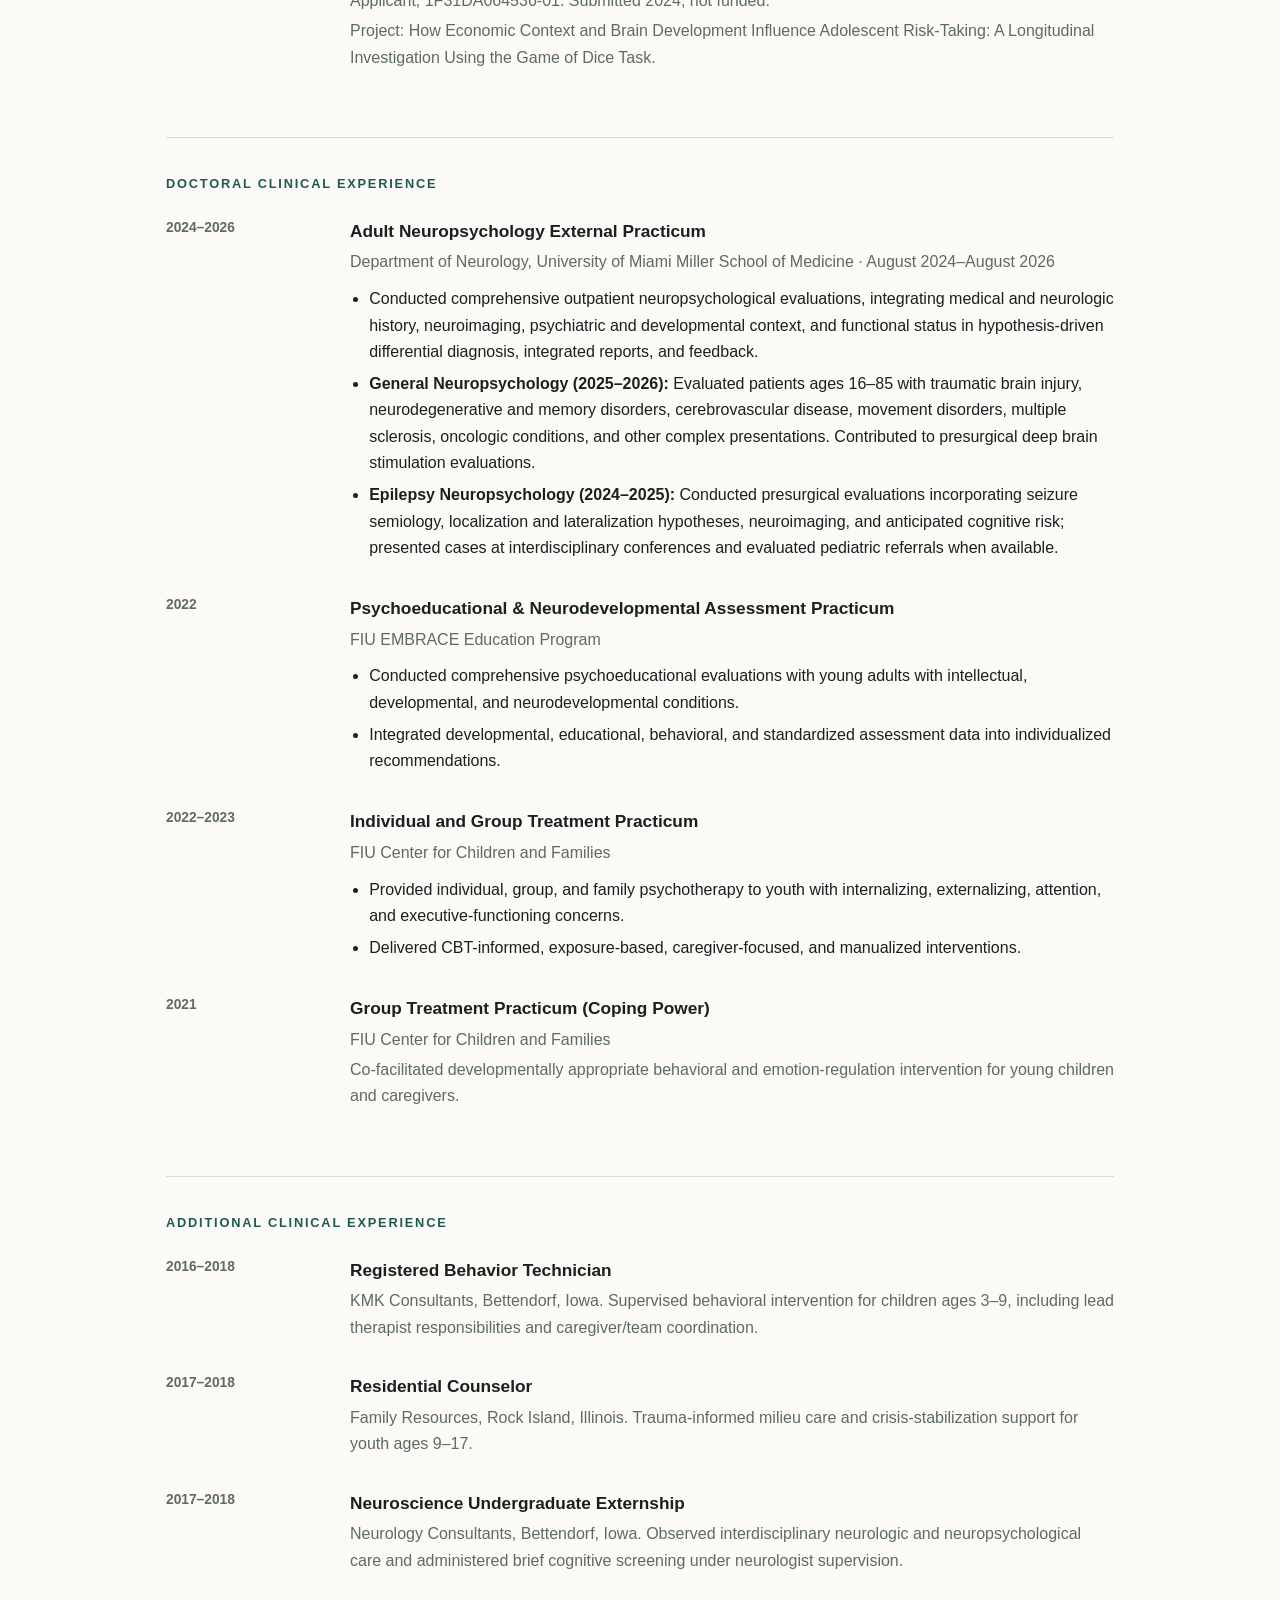
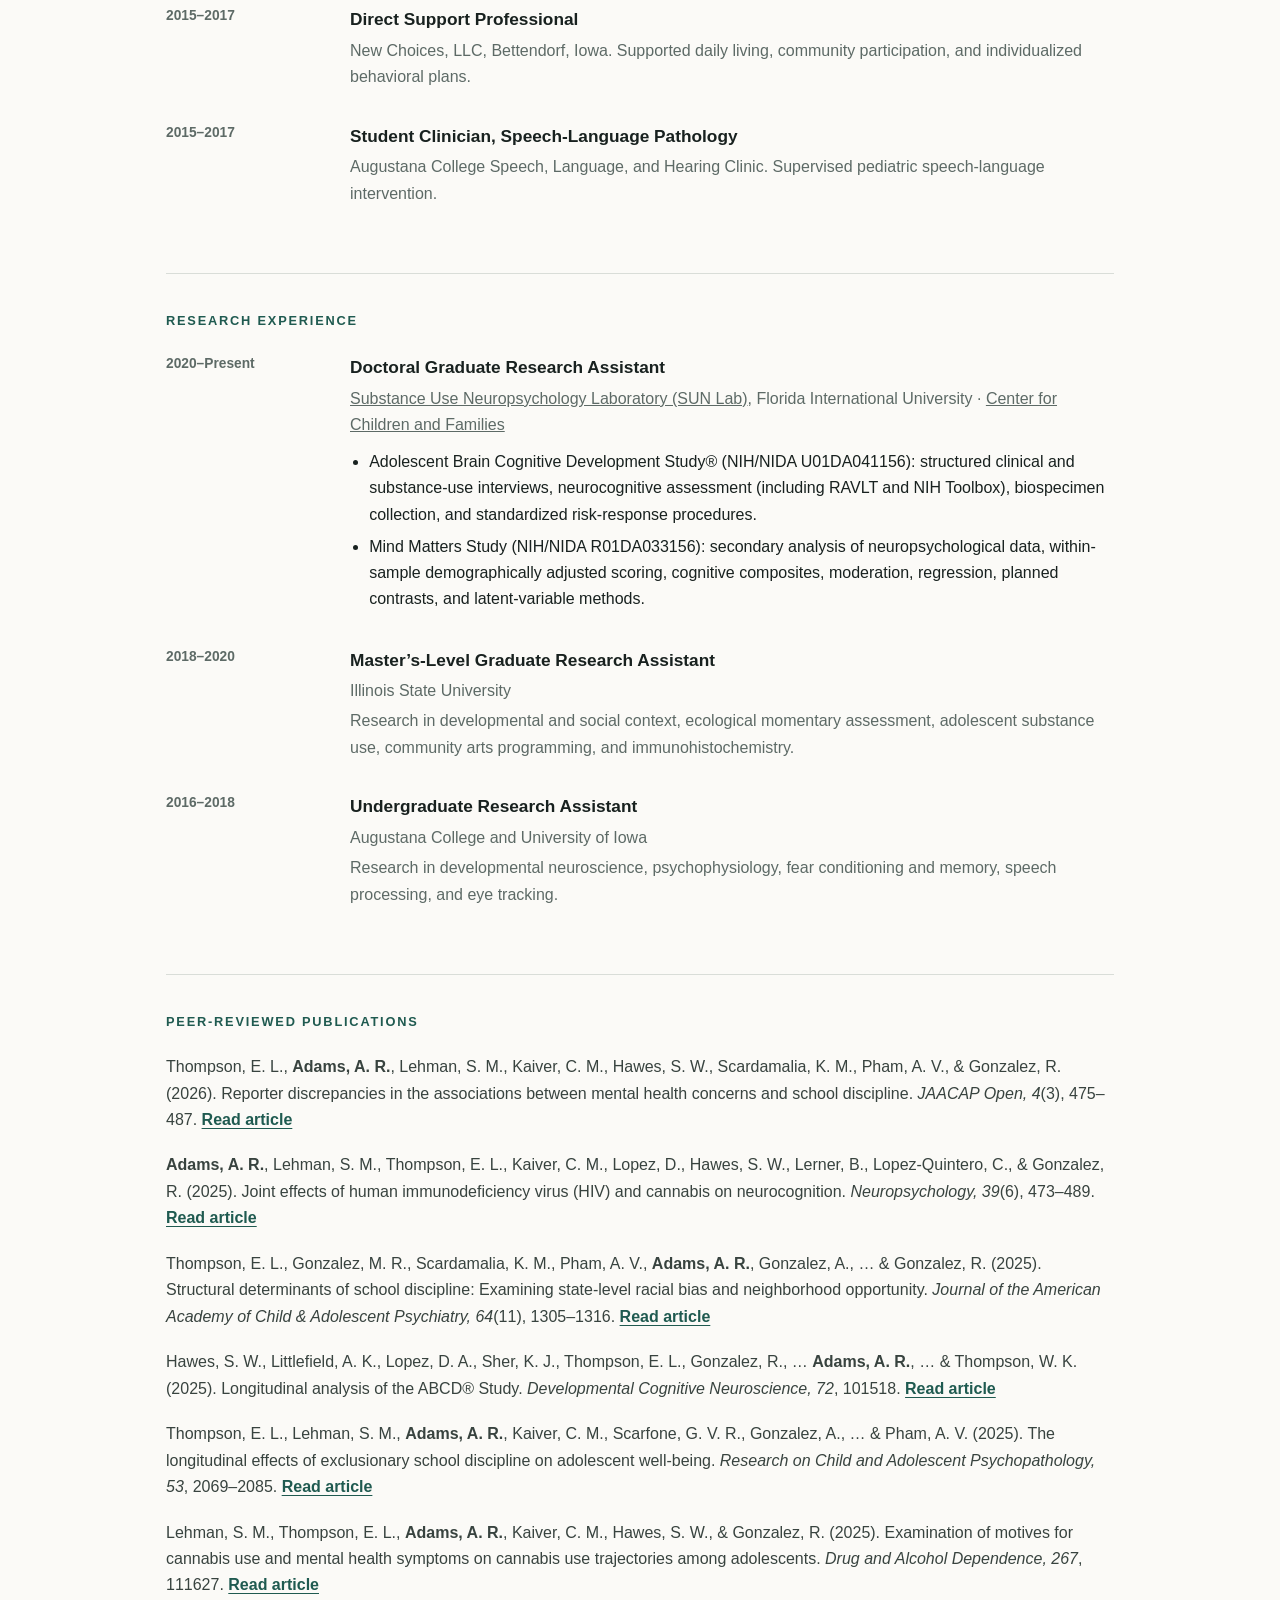
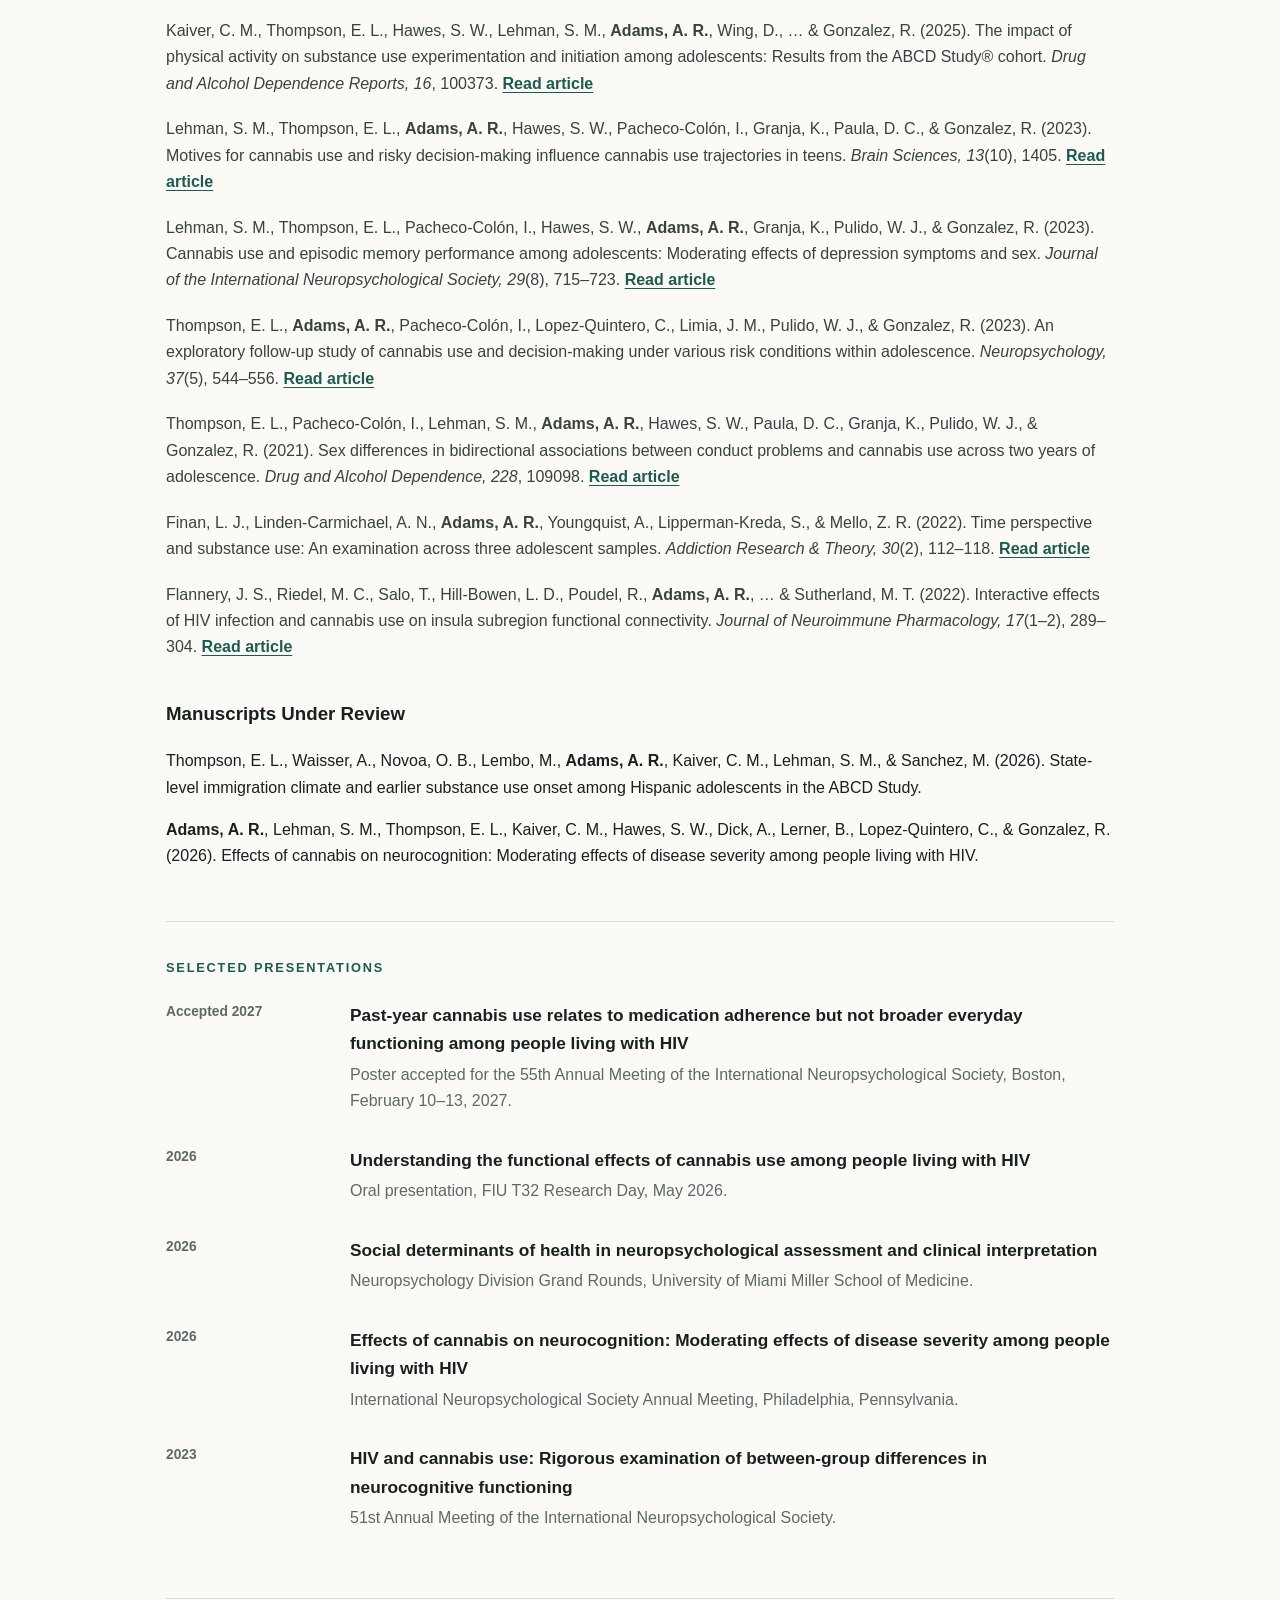
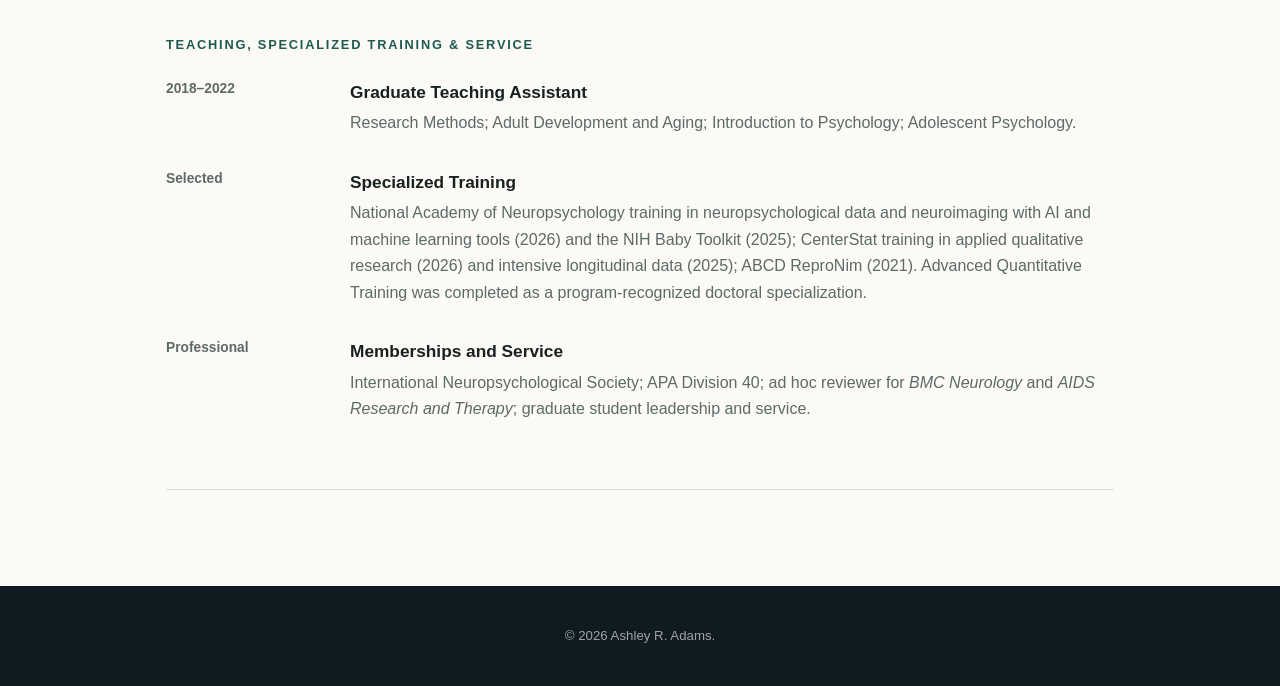
==== commit 33eba741: "Present CV publications as unnumbered list" ====
--- a/cv.html
+++ b/cv.html
@@ -192,7 +192,7 @@
 
       <section id="publications" class="cv-section">
         <h2>Peer-Reviewed Publications</h2>
-        <ol class="cv-pubs">
+        <ul class="cv-pubs">
           <li>Thompson, E. L., <strong>Adams, A. R.</strong>, Lehman, S. M., Kaiver, C. M., Hawes, S. W., Scardamalia, K. M., Pham, A. V., &amp; Gonzalez, R. (2026). Reporter discrepancies in the associations between mental health concerns and school discipline. <em>JAACAP Open, 4</em>(3), 475–487. <a href="https://doi.org/10.1016/j.jaacop.2026.01.001">Read article</a></li>
           <li><strong>Adams, A. R.</strong>, Lehman, S. M., Thompson, E. L., Kaiver, C. M., Lopez, D., Hawes, S. W., Lerner, B., Lopez-Quintero, C., &amp; Gonzalez, R. (2025). Joint effects of human immunodeficiency virus (HIV) and cannabis on neurocognition. <em>Neuropsychology, 39</em>(6), 473–489. <a href="https://doi.org/10.1037/neu0001003">Read article</a></li>
           <li>Thompson, E. L., Gonzalez, M. R., Scardamalia, K. M., Pham, A. V., <strong>Adams, A. R.</strong>, Gonzalez, A., … &amp; Gonzalez, R. (2025). Structural determinants of school discipline: Examining state-level racial bias and neighborhood opportunity. <em>Journal of the American Academy of Child &amp; Adolescent Psychiatry, 64</em>(11), 1305–1316. <a href="https://doi.org/10.1016/j.jaac.2024.10.017">Read article</a></li>
@@ -206,7 +206,7 @@
           <li>Thompson, E. L., Pacheco-Colón, I., Lehman, S. M., <strong>Adams, A. R.</strong>, Hawes, S. W., Paula, D. C., Granja, K., Pulido, W. J., &amp; Gonzalez, R. (2021). Sex differences in bidirectional associations between conduct problems and cannabis use across two years of adolescence. <em>Drug and Alcohol Dependence, 228</em>, 109098. <a href="https://doi.org/10.1016/j.drugalcdep.2021.109098">Read article</a></li>
           <li>Finan, L. J., Linden-Carmichael, A. N., <strong>Adams, A. R.</strong>, Youngquist, A., Lipperman-Kreda, S., &amp; Mello, Z. R. (2022). Time perspective and substance use: An examination across three adolescent samples. <em>Addiction Research &amp; Theory, 30</em>(2), 112–118. <a href="https://doi.org/10.1080/16066359.2021.1948537">Read article</a></li>
           <li>Flannery, J. S., Riedel, M. C., Salo, T., Hill-Bowen, L. D., Poudel, R., <strong>Adams, A. R.</strong>, … &amp; Sutherland, M. T. (2022). Interactive effects of HIV infection and cannabis use on insula subregion functional connectivity. <em>Journal of Neuroimmune Pharmacology, 17</em>(1–2), 289–304. <a href="https://doi.org/10.1007/s11481-021-10005-8">Read article</a></li>
-        </ol>
+        </ul>
         <h3>Manuscripts Under Review</h3>
         <p>Thompson, E. L., Waisser, A., Novoa, O. B., Lembo, M., <strong>Adams, A. R.</strong>, Kaiver, C. M., Lehman, S. M., &amp; Sanchez, M. (2026). State-level immigration climate and earlier substance use onset among Hispanic adolescents in the ABCD Study.</p>
         <p><strong>Adams, A. R.</strong>, Lehman, S. M., Thompson, E. L., Kaiver, C. M., Hawes, S. W., Dick, A., Lerner, B., Lopez-Quintero, C., &amp; Gonzalez, R. (2026). Effects of cannabis on neurocognition: Moderating effects of disease severity among people living with HIV.</p>
--- a/styles.css
+++ b/styles.css
@@ -206,6 +206,63 @@
   font-size: 1.08rem;
 }
 
+.hero-motif {
+  width: min(100%, 510px);
+  margin: 1.75rem 0 .15rem;
+}
+
+.hero-motif svg {
+  display: block;
+  width: 100%;
+  height: auto;
+}
+
+.motif-connection {
+  fill: none;
+  stroke: rgba(31, 90, 80, .38);
+  stroke-width: 1.5;
+  stroke-linecap: round;
+}
+
+.motif-connection.light {
+  stroke: rgba(184, 115, 74, .2);
+  stroke-dasharray: 3 8;
+}
+
+.motif-ring {
+  fill: rgba(255, 255, 255, .18);
+  stroke: rgba(31, 90, 80, .22);
+  stroke-width: 1;
+}
+
+.motif-dot.accent { fill: var(--accent); }
+.motif-dot.navy { fill: var(--navy); }
+.motif-dot.warm { fill: var(--warm); }
+.motif-dot.small { fill: #b9cec3; }
+
+/* Focus statement replaces the large orbit illustration on narrow screens. */
+.mobile-research-focus {
+  display: none;
+}
+
+.mobile-research-focus-label {
+  margin: 0 0 .5rem;
+  color: var(--accent);
+  font-size: .76rem;
+  font-weight: 800;
+  letter-spacing: .12em;
+  text-transform: uppercase;
+}
+
+.mobile-research-focus-topics {
+  margin: 0;
+  max-width: 36rem;
+  color: var(--ink);
+  font-size: clamp(.98rem, 2.4vw, 1.08rem);
+  line-height: 1.65;
+  font-weight: 600;
+}
+
 .hero-actions,
 .contact-actions {
   display: flex;
@@ -631,30 +688,11 @@
   list-style: none;
   padding: 0;
   margin: 0;
-  counter-reset: pubs;
 }
 
 .cv-pubs li {
-  position: relative;
-  padding: 0 0 1.2rem 2.4rem;
+  padding: 0 0 1.2rem;
   color: #38433f;
-}
-
-.cv-pubs li::before {
-  counter-increment: pubs;
-  content: counter(pubs);
-  position: absolute;
-  left: 0;
-  top: .1rem;
-  width: 1.55rem;
-  height: 1.55rem;
-  display: grid;
-  place-items: center;
-  border-radius: 50%;
-  background: var(--accent-soft);
-  color: var(--accent);
-  font-size: .72rem;
-  font-weight: 800;
 }
 
 @media (max-width: 900px) {
@@ -685,8 +723,17 @@
     grid-template-columns: 1fr;
   }
 
-  .hero-grid { gap: 3.5rem; }
-  .research-mark { min-height: 400px; max-width: 520px; width: 100%; margin: 0 auto; }
+  .hero-grid { gap: 1.6rem; }
+  .research-mark { display: none; }
+  .mobile-research-focus {
+    display: block;
+    max-width: 38rem;
+    margin-top: 1.75rem;
+    padding: 1.1rem 1.15rem;
+    border-left: 2px solid rgba(31, 90, 80, .40);
+    background: rgba(220, 235, 228, .32);
+    border-radius: 0 10px 10px 0;
+  }
   .card-grid.three,
   .clinical-grid { grid-template-columns: 1fr; }
 
@@ -694,10 +741,10 @@
 }
 
 @media (max-width: 640px) {
-  .hero h1 { font-size: clamp(3rem, 16vw, 4.5rem); }
-  .research-mark { min-height: 340px; }
-  .mark-core { width: 170px; height: 170px; padding: 1.25rem; }
-  .focus-chip { font-size: .68rem; }
+  .hero { padding: 3.5rem 1rem 3.5rem; }
+  .hero h1 { font-size: clamp(2.8rem, 13vw, 3.9rem); }
+  .mobile-research-focus { margin-top: 1.5rem; }
+  .hero-meta { margin-top: 1.5rem; }
   .card-grid.two { grid-template-columns: 1fr; }
   .split-heading { display: block; }
   .split-heading .text-link { display: inline-block; margin-top: 1rem; }
@@ -744,3 +791,9 @@
 .dissertation-repos a { color: #d2efe5; font-weight: 650; text-underline-offset: .17em; }
 .dissertation-repos li span { color: rgba(255,255,255,.65); font-size: .86rem; }
 .project-feature .repo-note { margin-top: .8rem; font-size: .87rem; }
+
+/* Academic affiliations */
+.affiliation-grid .plain-card h3 { margin: 0; font-size: 1.3rem; }
+.affiliation-grid .plain-card h3 a { color: var(--accent); text-decoration: underline; text-decoration-thickness: 1px; text-underline-offset: .2em; }
+.affiliation-grid .plain-card h3 a:hover, .affiliation-grid .plain-card h3 a:focus-visible { color: var(--navy); }
+.affiliation-grid .plain-card p { margin-top: .6rem; }
